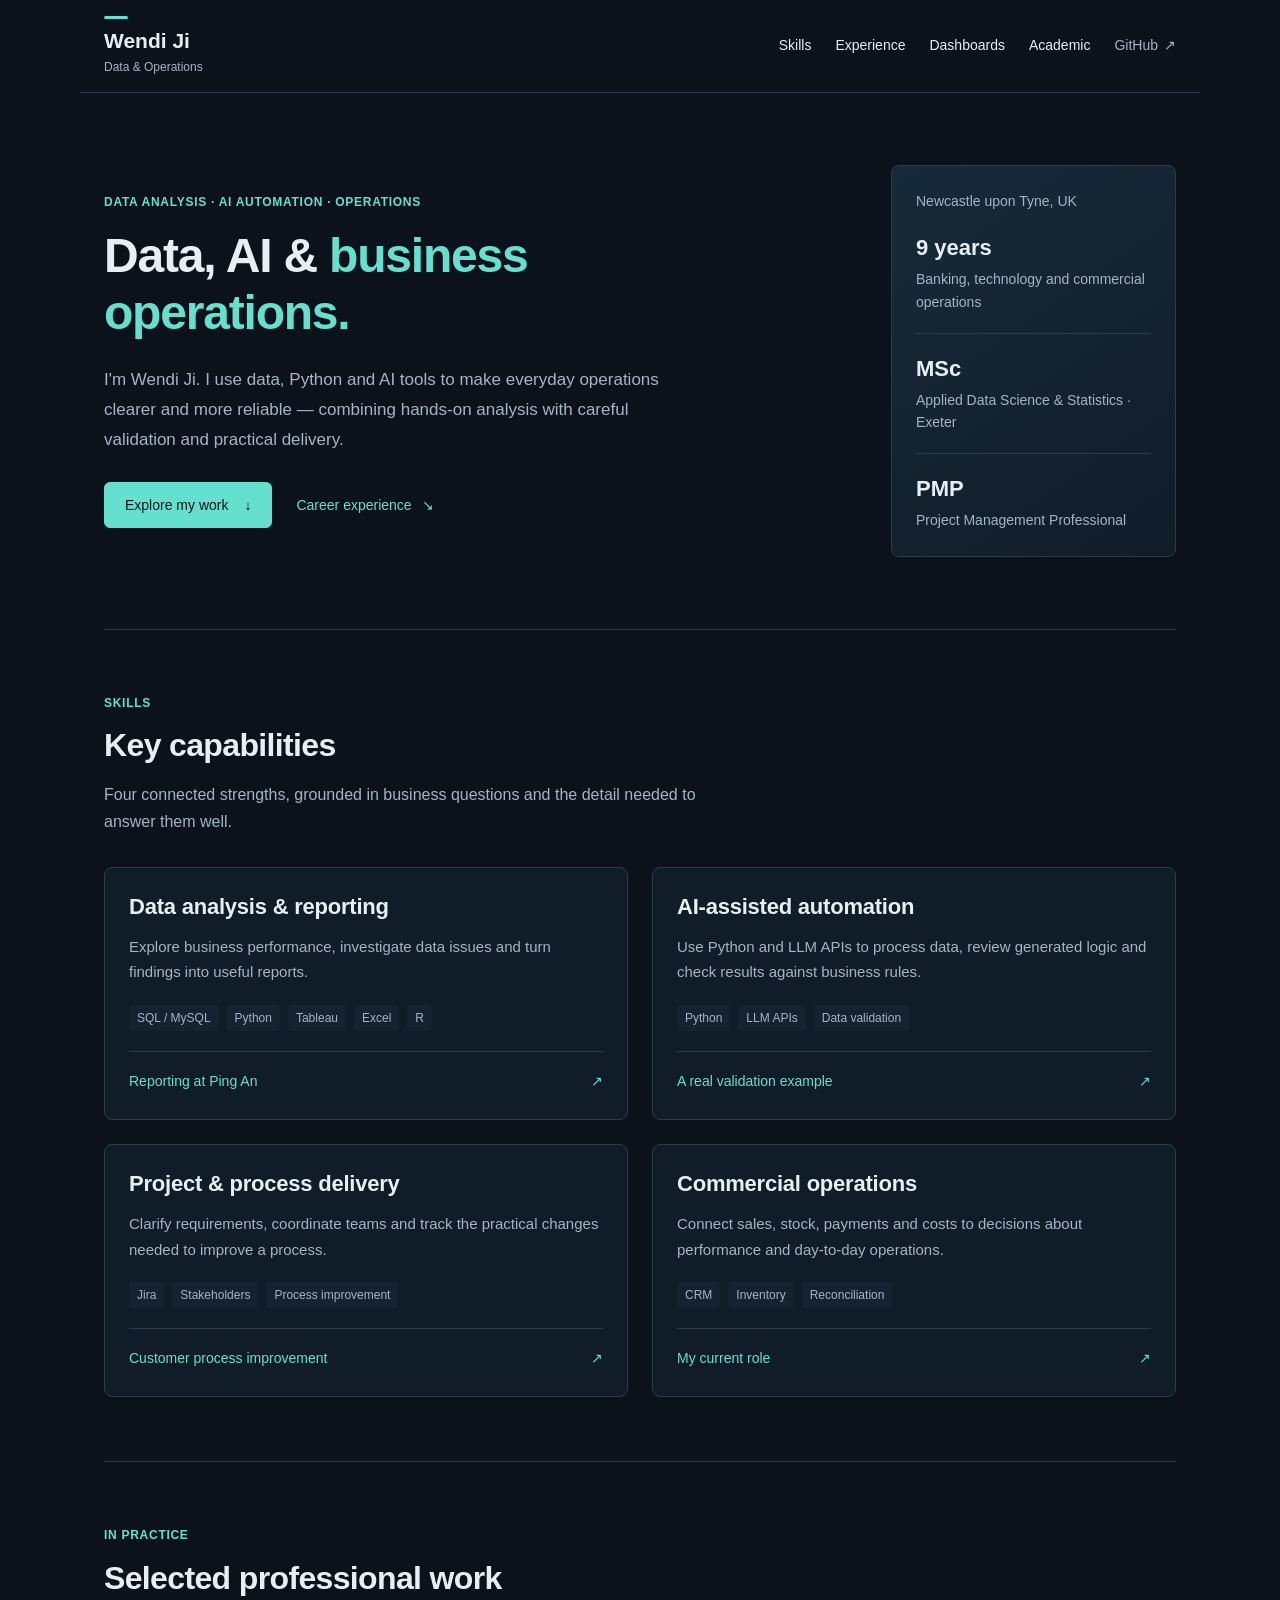
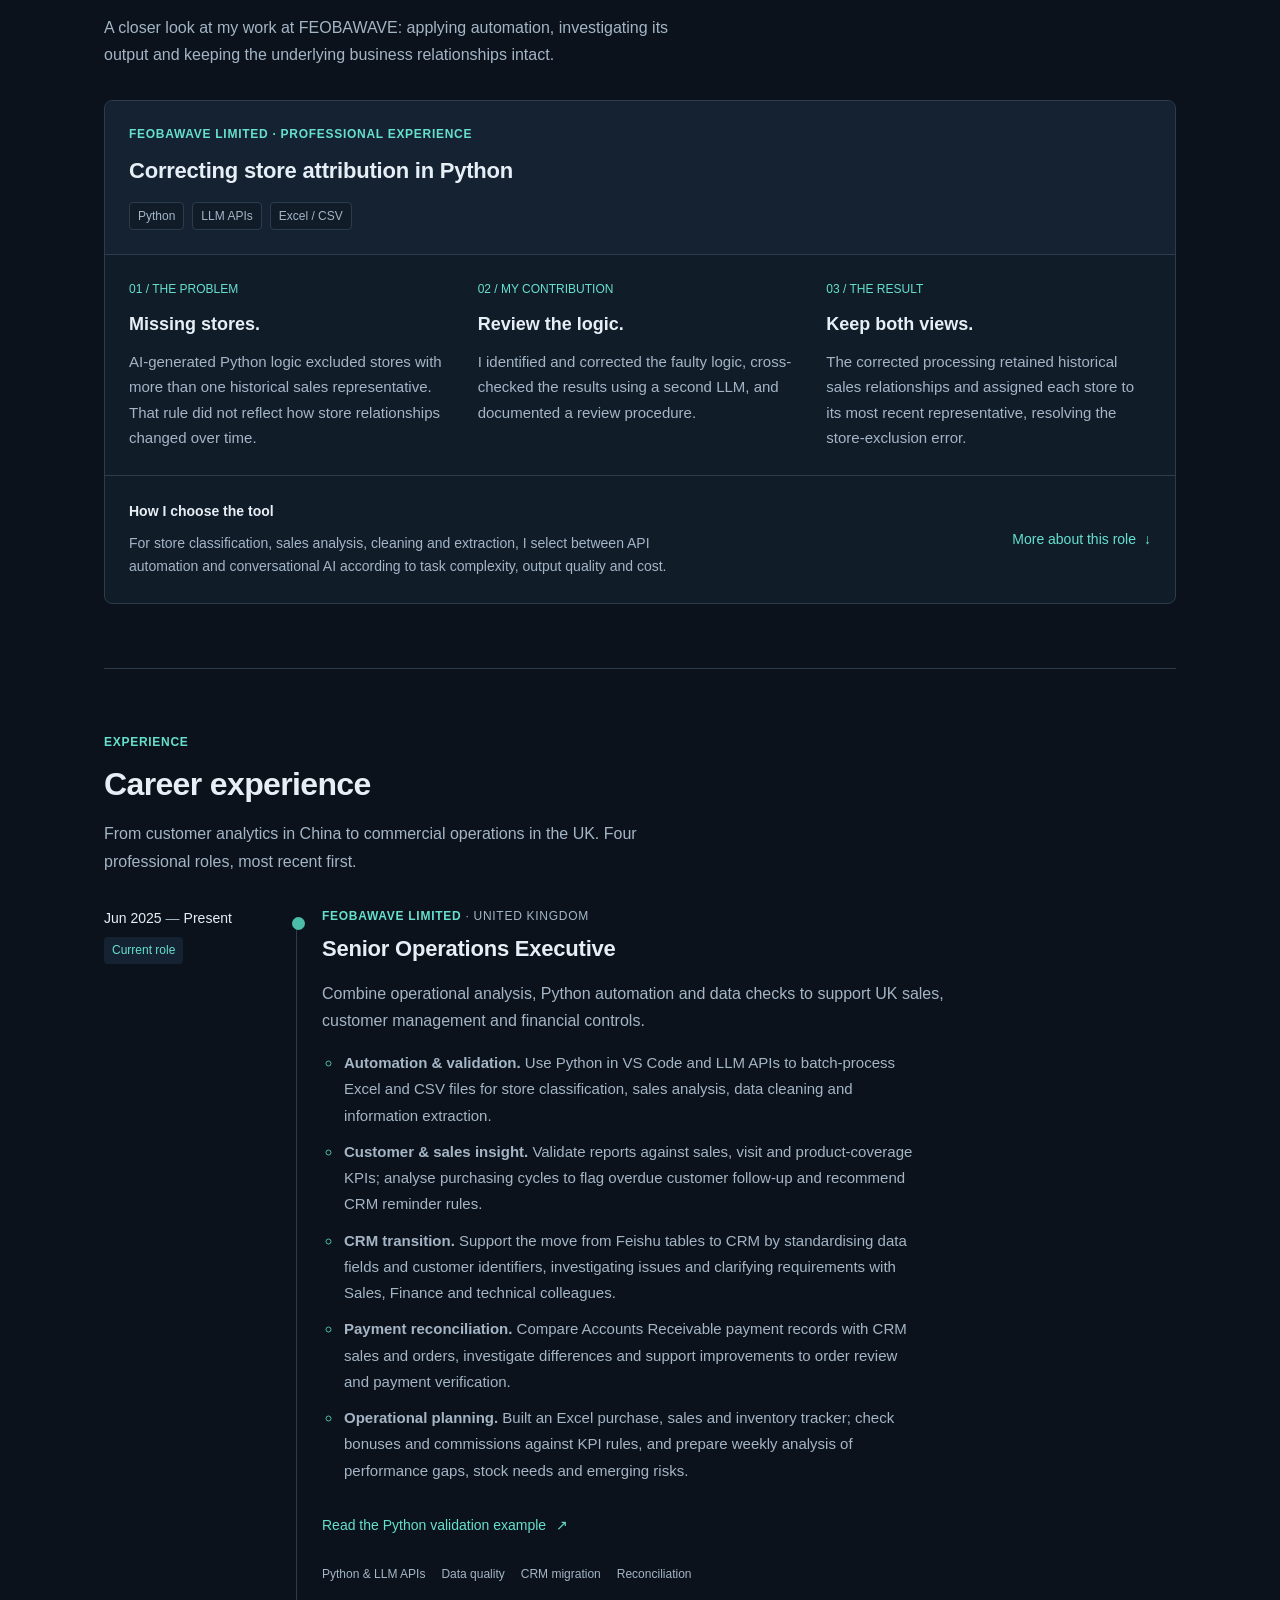
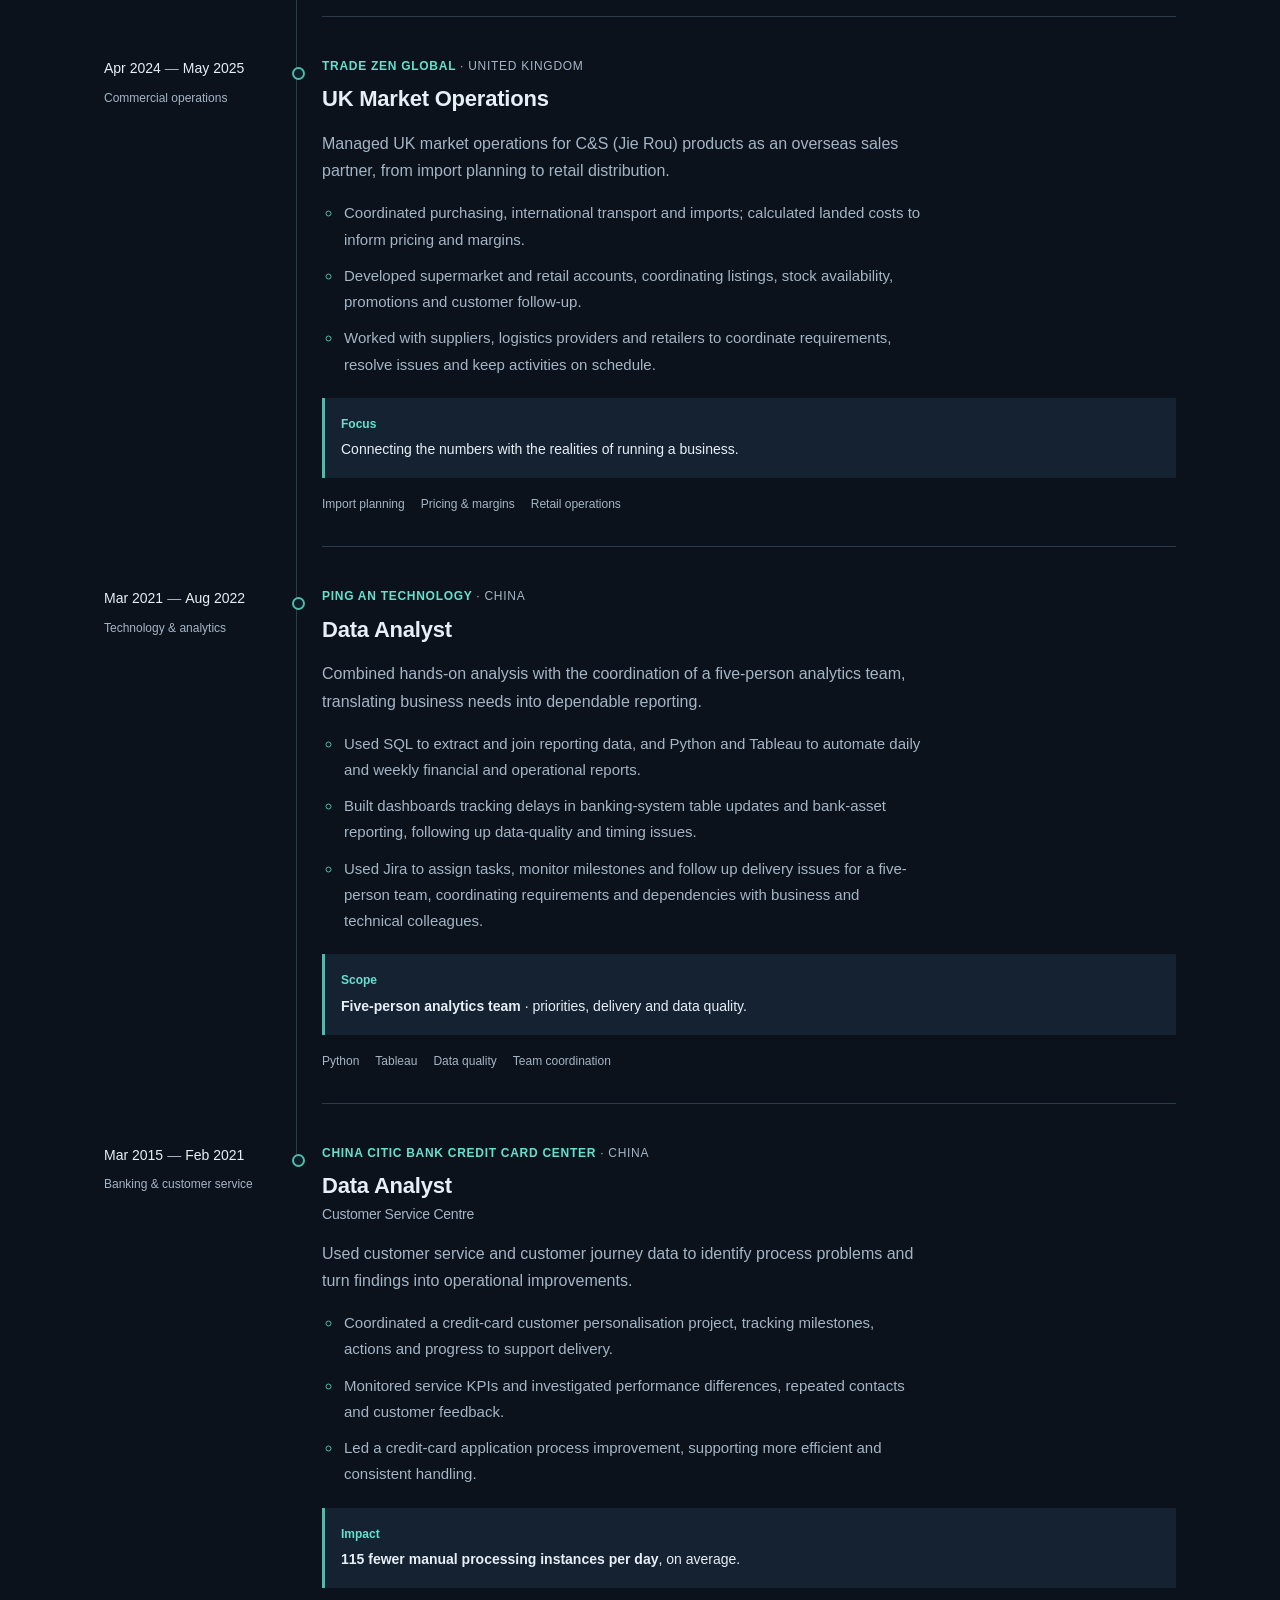
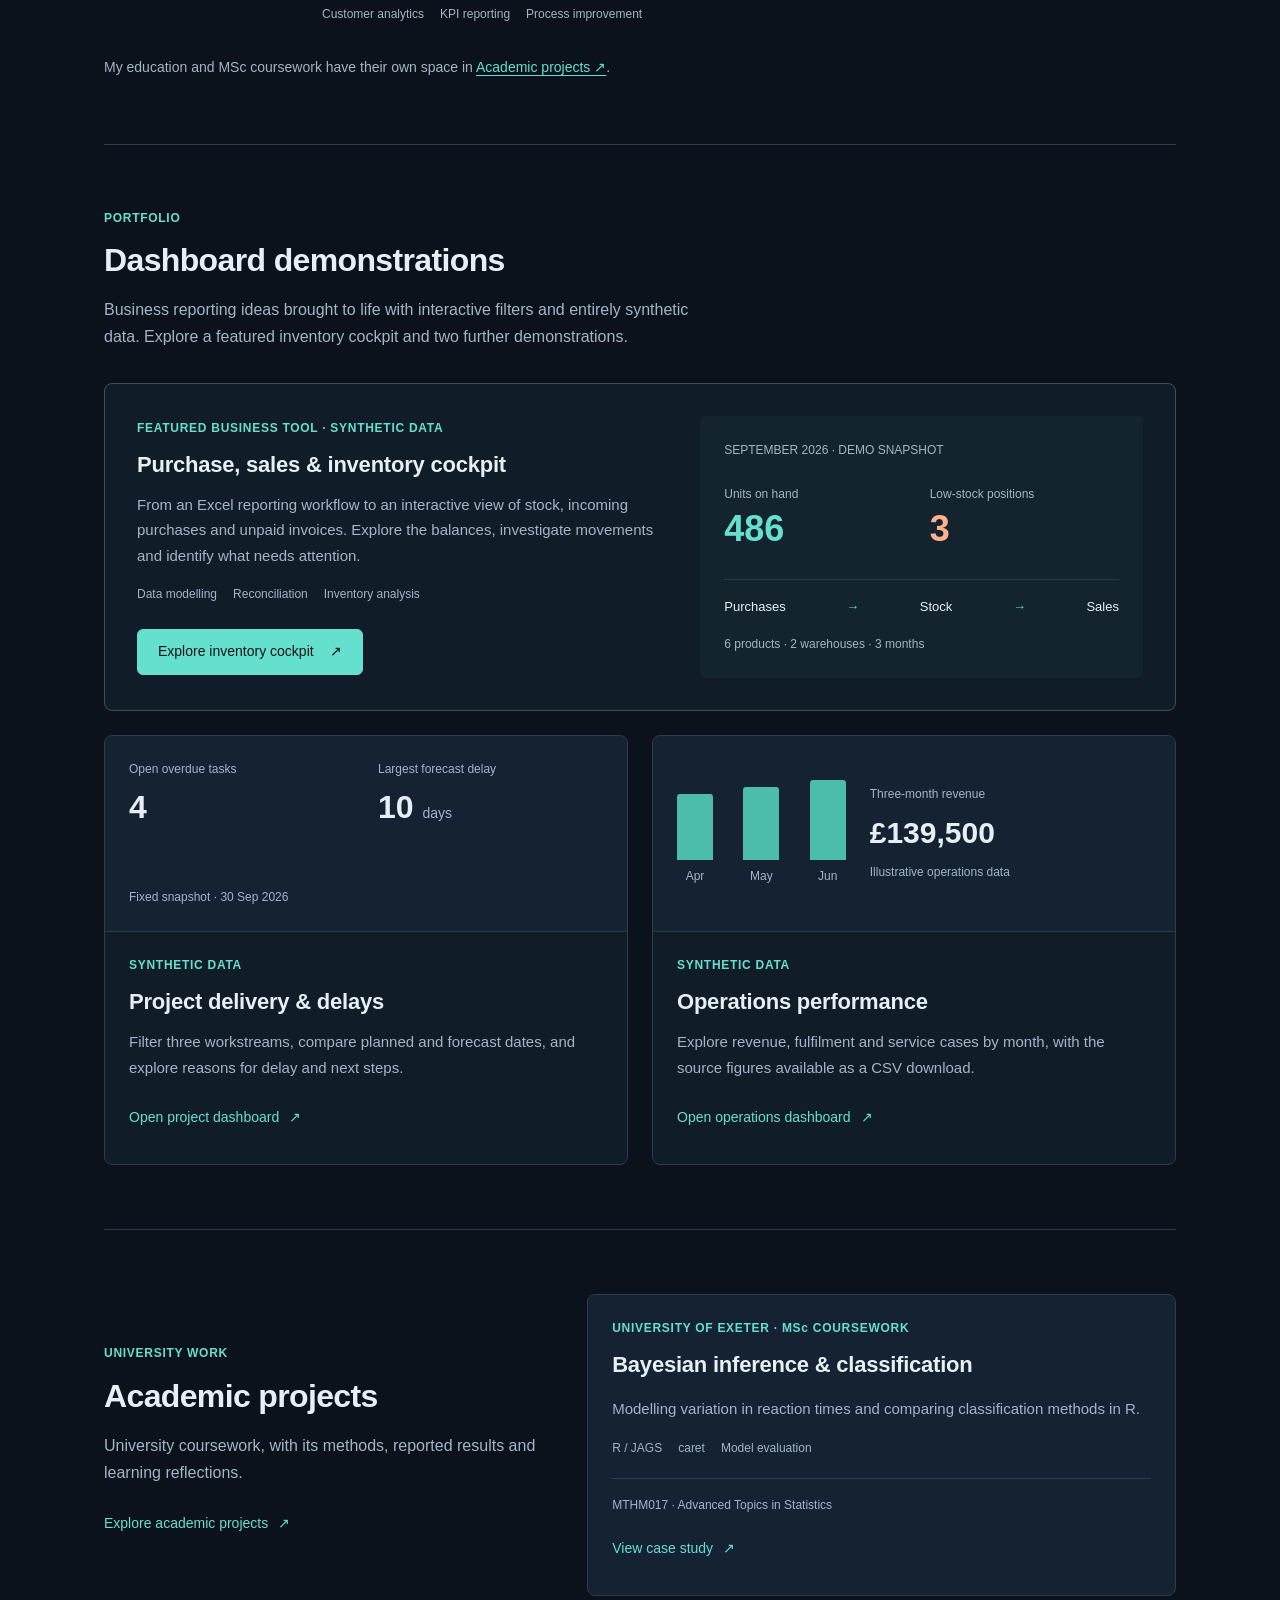
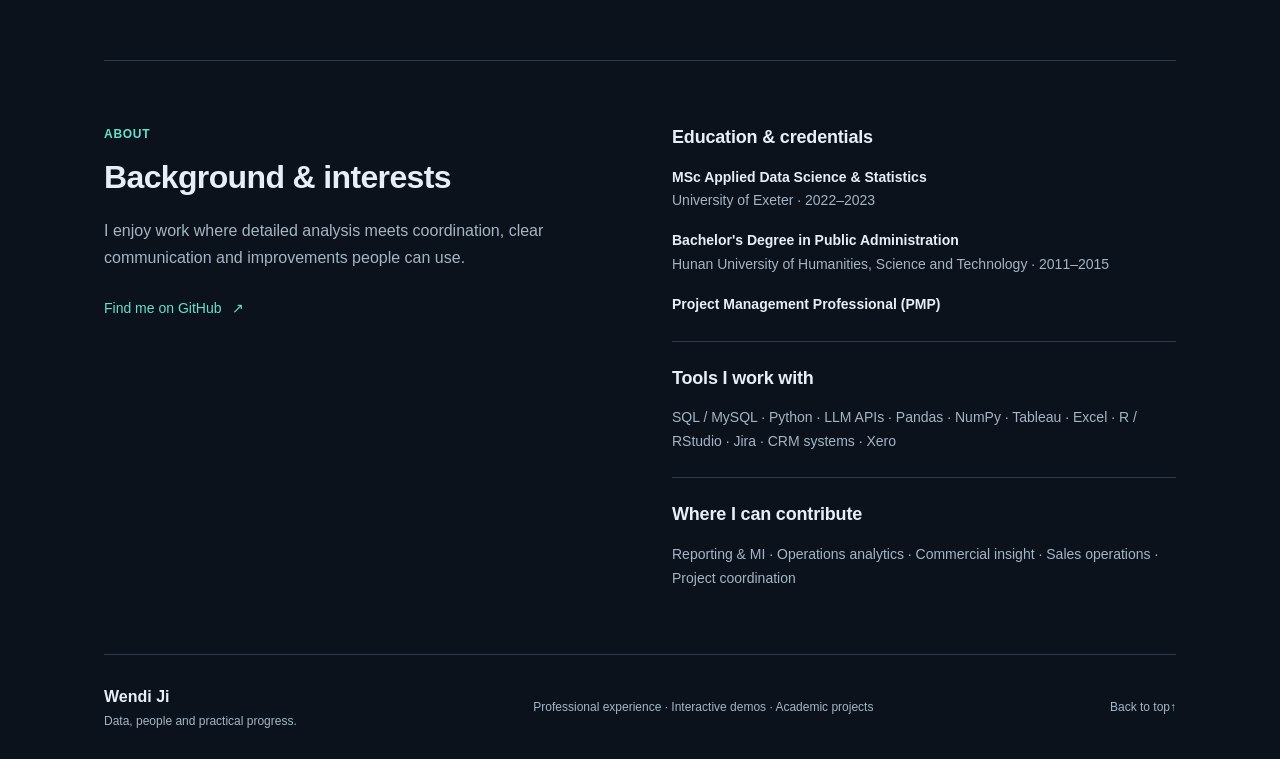
==== index.html @ badd50e6 "Add synthetic purchase, sales and inventory cockpit" ====
<!doctype html>
<html lang="en">
<head>
  <meta charset="utf-8">
  <meta name="viewport" content="width=device-width, initial-scale=1">
  <meta name="description" content="Wendi Ji's portfolio: data analysis, practical AI automation, career experience, interactive dashboards and separate academic projects.">
  <meta name="theme-color" content="#0b121b">
  <title>Data, AI & Operations | Wendi Ji</title>
  <link rel="stylesheet" href="assets/style.css?v=20261014-dark">
  <link rel="stylesheet" href="assets/layout.css?v=20261019">
</head>
<body id="top">
  <a class="skip-link" href="#main">Skip to content</a>
  <header class="navigation">
    <a class="brand" href="index.html">Wendi Ji<span>Data & Operations</span></a>
    <nav aria-label="Main navigation"><a href="index.html#skills">Skills</a><a href="index.html#work">Experience</a><a href="dashboards.html">Dashboards</a><a href="academic.html">Academic</a><a class="nav-external" href="https://github.com/WendyJ92">GitHub <span aria-hidden="true">↗</span></a></nav>
  </header>
  <main id="main">
    <section id="home" class="hero" aria-labelledby="hero-title">
      <div class="hero-copy">
        <p class="eyebrow">DATA ANALYSIS · AI AUTOMATION · OPERATIONS</p>
        <h1 id="hero-title">Data, AI & <span>business operations.</span></h1>
        <p class="intro">I'm Wendi Ji. I use data, Python and AI tools to make everyday operations clearer and more reliable — combining hands-on analysis with careful validation and practical delivery.</p>
        <div class="actions"><a class="button" href="#practice">Explore my work <span aria-hidden="true">↓</span></a><a class="text-link" href="#work">Career experience <span aria-hidden="true">↘</span></a></div>
      </div>
      <aside class="hero-summary" aria-label="Professional background">
        <p>Newcastle upon Tyne, UK</p>
        <dl class="credentials"><div><dt>9 years</dt><dd>Banking, technology and commercial operations</dd></div><div><dt>MSc</dt><dd>Applied Data Science & Statistics · Exeter</dd></div><div><dt>PMP</dt><dd>Project Management Professional</dd></div></dl>
      </aside>
    </section>
    <section id="skills" aria-labelledby="skills-title">
      <div class="section-heading"><div><p class="eyebrow">SKILLS</p><h2 id="skills-title">Key capabilities</h2></div><p>Four connected strengths, grounded in business questions and the detail needed to answer them well.</p></div>
      <div class="skills-grid">
        <article class="skill-card"><span class="skill-number" aria-hidden="true">01</span><h3>Data analysis & reporting</h3><p>Explore business performance, investigate data issues and turn findings into useful reports.</p><ul class="skill-tags" aria-label="Analysis tools"><li>SQL / MySQL</li><li>Python</li><li>Tableau</li><li>Excel</li><li>R</li></ul><a class="skill-link" href="#ping-an">Reporting at Ping An <span aria-hidden="true">↗</span></a></article>
        <article class="skill-card"><span class="skill-number" aria-hidden="true">02</span><h3>AI-assisted automation</h3><p>Use Python and LLM APIs to process data, review generated logic and check results against business rules.</p><ul class="skill-tags" aria-label="Automation tools and methods"><li>Python</li><li>LLM APIs</li><li>Data validation</li></ul><a class="skill-link" href="#practice">A real validation example <span aria-hidden="true">↗</span></a></article>
        <article class="skill-card"><span class="skill-number" aria-hidden="true">03</span><h3>Project & process delivery</h3><p>Clarify requirements, coordinate teams and track the practical changes needed to improve a process.</p><ul class="skill-tags" aria-label="Delivery skills"><li>Jira</li><li>Stakeholders</li><li>Process improvement</li></ul><a class="skill-link" href="#citic">Customer process improvement <span aria-hidden="true">↗</span></a></article>
        <article class="skill-card"><span class="skill-number" aria-hidden="true">04</span><h3>Commercial operations</h3><p>Connect sales, stock, payments and costs to decisions about performance and day-to-day operations.</p><ul class="skill-tags" aria-label="Operations skills"><li>CRM</li><li>Inventory</li><li>Reconciliation</li></ul><a class="skill-link" href="#feobawave">My current role <span aria-hidden="true">↗</span></a></article>
      </div>
    </section>
    <section id="practice" aria-labelledby="practice-title">
      <div class="section-heading"><div><p class="eyebrow">IN PRACTICE</p><h2 id="practice-title">Selected professional work</h2></div><p>A closer look at my work at FEOBAWAVE: applying automation, investigating its output and keeping the underlying business relationships intact.</p></div>
      <article class="work-case" aria-labelledby="case-title">
        <div class="case-heading"><div><p class="eyebrow">FEOBAWAVE LIMITED · PROFESSIONAL EXPERIENCE</p><h3 id="case-title">Correcting store attribution in Python</h3></div><ul class="case-tools" aria-label="Tools used"><li>Python</li><li>LLM APIs</li><li>Excel / CSV</li></ul></div>
        <ol class="case-steps">
          <li><span class="case-step-number">01 / THE PROBLEM</span><h4>Missing stores.</h4><p>AI-generated Python logic excluded stores with more than one historical sales representative. That rule did not reflect how store relationships changed over time.</p></li>
          <li><span class="case-step-number">02 / MY CONTRIBUTION</span><h4>Review the logic.</h4><p>I identified and corrected the faulty logic, cross-checked the results using a second LLM, and documented a review procedure.</p></li>
          <li><span class="case-step-number">03 / THE RESULT</span><h4>Keep both views.</h4><p>The corrected processing retained historical sales relationships and assigned each store to its most recent representative, resolving the store-exclusion error.</p></li>
        </ol>
        <div class="case-principle"><p><strong>How I choose the tool</strong>For store classification, sales analysis, cleaning and extraction, I select between API automation and conversational AI according to task complexity, output quality and cost.</p><a href="#feobawave">More about this role <span aria-hidden="true">↓</span></a></div>
      </article>
    </section>
    <section id="work" aria-labelledby="work-title">
      <div class="section-heading"><div><p class="eyebrow">EXPERIENCE</p><h2 id="work-title">Career experience</h2></div><p>From customer analytics in China to commercial operations in the UK. Four professional roles, most recent first.</p></div>
      <ol class="timeline">
        <li class="timeline-item" id="feobawave">
          <div class="timeline-date"><p><time datetime="2025-06">Jun 2025</time><span class="date-separator">—</span>Present</p><span class="timeline-status">Current role</span></div>
          <article class="timeline-content"><p class="eyebrow">FEOBAWAVE LIMITED <span class="entry-location">· UNITED KINGDOM</span></p><h3>Senior Operations Executive</h3><p>Combine operational analysis, Python automation and data checks to support UK sales, customer management and financial controls.</p><ul class="experience-points"><li><strong>Automation & validation.</strong> Use Python in VS Code and LLM APIs to batch-process Excel and CSV files for store classification, sales analysis, data cleaning and information extraction.</li><li><strong>Customer & sales insight.</strong> Validate reports against sales, visit and product-coverage KPIs; analyse purchasing cycles to flag overdue customer follow-up and recommend CRM reminder rules.</li><li><strong>CRM transition.</strong> Support the move from Feishu tables to CRM by standardising data fields and customer identifiers, investigating issues and clarifying requirements with Sales, Finance and technical colleagues.</li><li><strong>Payment reconciliation.</strong> Compare Accounts Receivable payment records with CRM sales and orders, investigate differences and support improvements to order review and payment verification.</li><li><strong>Operational planning.</strong> Built an Excel purchase, sales and inventory tracker; check bonuses and commissions against KPI rules, and prepare weekly analysis of performance gaps, stock needs and emerging risks.</li></ul><a class="timeline-case-link" href="#practice">Read the Python validation example <span aria-hidden="true">↗</span></a><ul class="entry-tags" aria-label="Skills used"><li>Python & LLM APIs</li><li>Data quality</li><li>CRM migration</li><li>Reconciliation</li></ul></article>
        </li>
        <li class="timeline-item" id="trade-zen">
          <div class="timeline-date"><p><time datetime="2024-04">Apr 2024</time><span class="date-separator">—</span><time datetime="2025-05">May 2025</time></p><span class="timeline-category">Commercial operations</span></div>
          <article class="timeline-content"><p class="eyebrow">TRADE ZEN GLOBAL <span class="entry-location">· UNITED KINGDOM</span></p><h3>UK Market Operations</h3><p>Managed UK market operations for C&S (Jie Rou) products as an overseas sales partner, from import planning to retail distribution.</p><ul class="experience-points"><li>Coordinated purchasing, international transport and imports; calculated landed costs to inform pricing and margins.</li><li>Developed supermarket and retail accounts, coordinating listings, stock availability, promotions and customer follow-up.</li><li>Worked with suppliers, logistics providers and retailers to coordinate requirements, resolve issues and keep activities on schedule.</li></ul><p class="timeline-highlight"><span>Focus</span>Connecting the numbers with the realities of running a business.</p><ul class="entry-tags" aria-label="Skills used"><li>Import planning</li><li>Pricing & margins</li><li>Retail operations</li></ul></article>
        </li>
        <li class="timeline-item" id="ping-an">
          <div class="timeline-date"><p><time datetime="2021-03">Mar 2021</time><span class="date-separator">—</span><time datetime="2022-08">Aug 2022</time></p><span class="timeline-category">Technology & analytics</span></div>
          <article class="timeline-content"><p class="eyebrow">PING AN TECHNOLOGY <span class="entry-location">· CHINA</span></p><h3>Data Analyst</h3><p>Combined hands-on analysis with the coordination of a five-person analytics team, translating business needs into dependable reporting.</p><ul class="experience-points"><li>Used SQL to extract and join reporting data, and Python and Tableau to automate daily and weekly financial and operational reports.</li><li>Built dashboards tracking delays in banking-system table updates and bank-asset reporting, following up data-quality and timing issues.</li><li>Used Jira to assign tasks, monitor milestones and follow up delivery issues for a five-person team, coordinating requirements and dependencies with business and technical colleagues.</li></ul><p class="timeline-highlight"><span>Scope</span><strong>Five-person analytics team</strong> · priorities, delivery and data quality.</p><ul class="entry-tags" aria-label="Skills used"><li>Python</li><li>Tableau</li><li>Data quality</li><li>Team coordination</li></ul></article>
        </li>
        <li class="timeline-item" id="citic">
          <div class="timeline-date"><p><time datetime="2015-03">Mar 2015</time><span class="date-separator">—</span><time datetime="2021-02">Feb 2021</time></p><span class="timeline-category">Banking & customer service</span></div>
          <article class="timeline-content"><p class="eyebrow">CHINA CITIC BANK CREDIT CARD CENTER <span class="entry-location">· CHINA</span></p><h3>Data Analyst <span class="role-detail">Customer Service Centre</span></h3><p>Used customer service and customer journey data to identify process problems and turn findings into operational improvements.</p><ul class="experience-points"><li>Coordinated a credit-card customer personalisation project, tracking milestones, actions and progress to support delivery.</li><li>Monitored service KPIs and investigated performance differences, repeated contacts and customer feedback.</li><li>Led a credit-card application process improvement, supporting more efficient and consistent handling.</li></ul><p class="timeline-highlight result"><span>Impact</span><strong>115 fewer manual processing instances per day</strong>, on average.</p><ul class="entry-tags" aria-label="Skills used"><li>Customer analytics</li><li>KPI reporting</li><li>Process improvement</li></ul></article>
        </li>
      </ol>
      <p class="experience-note">My education and MSc coursework have their own space in <a href="academic.html">Academic projects ↗</a>.</p>
    </section>
    <section id="portfolio" aria-labelledby="portfolio-title">
      <div class="section-heading"><div><p class="eyebrow">PORTFOLIO</p><h2 id="portfolio-title">Dashboard demonstrations</h2></div><p>Business reporting ideas brought to life with interactive filters and entirely synthetic data. Explore a featured inventory cockpit and two further demonstrations.</p></div>
      <article class="inventory-feature" id="inventory-demo">
        <div class="inventory-feature-copy"><p class="eyebrow">FEATURED BUSINESS TOOL · SYNTHETIC DATA</p><h3>Purchase, sales & inventory cockpit</h3><p>From an Excel reporting workflow to an interactive view of stock, incoming purchases and unpaid invoices. Explore the balances, investigate movements and identify what needs attention.</p><ul class="entry-tags" aria-label="Skills demonstrated"><li>Data modelling</li><li>Reconciliation</li><li>Inventory analysis</li></ul><a class="button" href="inventory.html">Explore inventory cockpit <span aria-hidden="true">↗</span></a></div>
        <div class="inventory-feature-visual" aria-label="Synthetic September 2026 snapshot: 486 units on hand, three stock positions at or below their reorder point"><p>SEPTEMBER 2026 · DEMO SNAPSHOT</p><dl><div><dt>Units on hand</dt><dd>486</dd></div><div><dt>Low-stock positions</dt><dd>3</dd></div></dl><div class="inventory-feature-flow"><span>Purchases</span><b aria-hidden="true">→</b><span>Stock</span><b aria-hidden="true">→</b><span>Sales</span></div><p>6 products · 2 warehouses · 3 months</p></div>
      </article>
      <div class="demo-previews">
        <article class="demo-preview" id="project-demo"><div class="preview-visual delivery-preview" aria-label="Synthetic project snapshot: 4 overdue tasks, maximum forecast delay 10 days"><div><span>Open overdue tasks</span><strong>4</strong></div><div><span>Largest forecast delay</span><strong>10 <small>days</small></strong></div><p>Fixed snapshot · 30 Sep 2026</p></div><div class="preview-copy"><p class="eyebrow">SYNTHETIC DATA</p><h3>Project delivery & delays</h3><p>Filter three workstreams, compare planned and forecast dates, and explore reasons for delay and next steps.</p><a class="text-link" href="dashboards.html#project-demo">Open project dashboard <span aria-hidden="true">↗</span></a></div></article>
        <article class="demo-preview" id="demo"><div class="preview-visual operations-preview" aria-label="Synthetic revenue: April £42,000, May £46,500, June £51,000"><div class="preview-bars" aria-hidden="true"><div><span style="height:82.35%"></span><b>Apr</b></div><div><span style="height:91.18%"></span><b>May</b></div><div><span style="height:100%"></span><b>Jun</b></div></div><div class="preview-total"><span>Three-month revenue</span><strong>£139,500</strong><p>Illustrative operations data</p></div></div><div class="preview-copy"><p class="eyebrow">SYNTHETIC DATA</p><h3>Operations performance</h3><p>Explore revenue, fulfilment and service cases by month, with the source figures available as a CSV download.</p><a class="text-link" href="dashboards.html#demo">Open operations dashboard <span aria-hidden="true">↗</span></a></div></article>
      </div>
    </section>
    <section id="academic-project" class="academic-preview-section" aria-labelledby="academic-preview-title">
      <div class="academic-preview-heading"><p class="eyebrow">UNIVERSITY WORK</p><h2 id="academic-preview-title">Academic projects</h2><p>University coursework, with its methods, reported results and learning reflections.</p><a class="text-link" href="academic.html">Explore academic projects <span aria-hidden="true">↗</span></a></div>
      <article class="academic-preview-card" id="exeter"><p class="eyebrow">UNIVERSITY OF EXETER · MSc COURSEWORK</p><h3>Bayesian inference & classification</h3><p>Modelling variation in reaction times and comparing classification methods in R.</p><ul class="entry-tags" aria-label="Project tools"><li>R / JAGS</li><li>caret</li><li>Model evaluation</li></ul><div class="academic-preview-meta"><span>MTHM017 · Advanced Topics in Statistics</span><a href="academic.html#academic-project" aria-label="Read the Bayesian inference and classification case study">View case study <span aria-hidden="true">↗</span></a></div></article>
    </section>
    <section id="about" class="about" aria-labelledby="about-title">
      <div><p class="eyebrow">ABOUT</p><h2 id="about-title">Background & interests</h2><p class="about-intro">I enjoy work where detailed analysis meets coordination, clear communication and improvements people can use.</p><a class="text-link" href="https://github.com/WendyJ92">Find me on GitHub <span aria-hidden="true">↗</span></a></div>
      <div class="background-list"><div><h3>Education & credentials</h3><p><strong>MSc Applied Data Science & Statistics</strong><br>University of Exeter · 2022–2023</p><p><strong>Bachelor's Degree in Public Administration</strong><br>Hunan University of Humanities, Science and Technology · 2011–2015</p><p><strong>Project Management Professional (PMP)</strong></p></div><div><h3>Tools I work with</h3><p>SQL / MySQL · Python · LLM APIs · Pandas · NumPy · Tableau · Excel · R / RStudio · Jira · CRM systems · Xero</p></div><div><h3>Where I can contribute</h3><p>Reporting & MI · Operations analytics · Commercial insight · Sales operations · Project coordination</p></div></div>
    </section>
  </main>
  <footer><a class="footer-name" href="index.html">Wendi Ji<span>Data, people and practical progress.</span></a><p>Professional experience · Interactive demos · Academic projects</p><a href="#top">Back to top <span aria-hidden="true">↑</span></a></footer>
</body>
</html>
---- assets/style.css ----
:root {
  --font-sans: -apple-system, BlinkMacSystemFont, 'Segoe UI', sans-serif;
  --paper: #0b121b;
  --white: #111c29;
  --ink: #e7eff6;
  --muted: #a4b5c6;
  --accent: #66e0ce;
  --green: #4bbda9;
  --sage: #142232;
  --line: #2c3c4c;
  --warning: #ffb08c;
}
* { box-sizing: border-box; }
html { color-scheme: dark; scroll-behavior: smooth; scroll-padding-top: 24px; }
body { margin: 0; color: var(--ink); background: var(--paper); font: 16px/1.7 var(--font-sans); -webkit-font-smoothing: antialiased; }
::selection { background: #22594f; color: #ffffff; }
a { color: inherit; text-decoration: none; }
a:hover { color: var(--accent); text-decoration: underline; text-underline-offset: 4px; }
a, button, select, summary { -webkit-tap-highlight-color: transparent; touch-action: manipulation; }
:where(a, button, select, summary, [tabindex]):focus-visible { outline: 3px solid var(--accent); outline-offset: 4px; }
button, select { font: inherit; }
h1, h2, h3, h4, p, dl, dd { margin: 0; }
h1, h2, h3, h4 { font-family: var(--font-sans); font-weight: 600; text-wrap: balance; }
h1 { font-size: clamp(36px, 4.2vw, 48px); line-height: 1.18; letter-spacing: -.025em; }
h2 { font-size: 32px; line-height: 1.25; letter-spacing: -.02em; }
h3 { font-size: 22px; line-height: 1.35; letter-spacing: -.01em; }
h4 { font-size: 18px; line-height: 1.4; }
p + p { margin-top: 16px; }
strong, b { font-weight: 600; }
.skip-link { position: fixed; top: 12px; left: 12px; z-index: 10; transform: translateY(-160%); padding: 12px 20px; color: var(--paper); background: var(--accent); border-radius: 6px; }
.skip-link:focus { transform: translateY(0); color: var(--paper); }
.navigation, main, footer { width: min(100%, 1120px); margin-inline: auto; padding-inline: 24px; }
.navigation { display: flex; align-items: center; justify-content: space-between; gap: 24px; min-height: 88px; padding-block: 16px; border-bottom: 1px solid var(--line); }
.brand { display: flex; flex-direction: column; justify-content: center; min-height: 44px; font-size: 21px; font-weight: 600; line-height: 1.35; }
.brand:hover { text-decoration: none; }
.brand::before { content: ""; width: 24px; height: 3px; border-radius: 2px; background: var(--accent); margin-bottom: 8px; }
.brand span { color: var(--muted); font-size: 12px; font-weight: 400; margin-top: 4px; }
nav { display: flex; flex-wrap: wrap; align-items: center; gap: 4px 24px; font-size: 14px; }
nav a { display: inline-flex; align-items: center; gap: 6px; min-height: 44px; }
nav a[aria-current='page'] { color: var(--accent); text-decoration: underline; text-underline-offset: 6px; font-weight: 600; }
.nav-external { color: var(--muted); }
main { min-width: 0; }
main > section { padding-block: 64px; border-bottom: 1px solid var(--line); }
.eyebrow { font-size: 12px; line-height: 1.6; letter-spacing: .06em; font-weight: 600; color: var(--accent); }
.hero { display: grid; grid-template-columns: minmax(0, 1fr) 285px; align-items: center; gap: 64px; padding-block: 72px; }
.hero .eyebrow { margin-bottom: 16px; }
.hero h1 { max-width: 650px; }
.hero h1 span { color: var(--accent); }
.intro { max-width: 62ch; font-size: 17px; line-height: 1.75; color: var(--muted); margin-top: 24px; }
.actions { display: flex; flex-wrap: wrap; align-items: center; gap: 12px 24px; margin-top: 28px; }
.button { display: inline-flex; align-items: center; justify-content: center; gap: 16px; min-height: 46px; padding: 10px 20px; background: var(--accent); border: 1px solid var(--accent); border-radius: 6px; color: var(--paper); font-size: 14px; font-weight: 500; }
.button:hover { color: var(--paper); background: #a0f2e4; border-color: #a0f2e4; text-decoration: none; }
.text-link { display: inline-flex; align-items: center; gap: 10px; min-height: 44px; color: var(--accent); font-size: 14px; }
.hero-summary { background: linear-gradient(145deg, #172a38, var(--white)); border: 1px solid var(--line); border-radius: 8px; padding: 24px; }
.hero-summary > p { font-size: 14px; color: var(--muted); margin-bottom: 20px; }
.credentials { display: grid; gap: 20px; }
.credentials > div + div { border-top: 1px solid var(--line); padding-top: 20px; }
.credentials dt { font-size: 22px; font-weight: 600; line-height: 1.4; margin-bottom: 4px; }
.credentials dd { font-size: 14px; color: var(--muted); line-height: 1.6; }
.section-heading { display: flex; flex-direction: column; align-items: flex-start; gap: 16px; margin-bottom: 32px; }
.section-heading .eyebrow { margin-bottom: 12px; }
.section-heading > p { max-width: 68ch; color: var(--muted); font-size: 16px; }
.skills-grid { display: grid; grid-template-columns: repeat(2, minmax(0, 1fr)); gap: 24px; }
.skill-card { display: flex; flex-direction: column; min-width: 0; padding: 24px; border: 1px solid var(--line); border-radius: 8px; background: var(--white); }
.skill-number { display: none; }
.skill-card h3 { margin-bottom: 12px; }
.skill-card > p { color: var(--muted); font-size: 15px; margin-bottom: 20px; max-width: 58ch; }
.skill-tags, .entry-tags { display: flex; flex-wrap: wrap; gap: 8px; padding: 0; list-style: none; }
.skill-tags { margin: auto 0 20px; }
.skill-tags li { padding: 3px 8px; border-radius: 4px; color: var(--muted); background: var(--sage); font-size: 12px; }
.skill-link { display: flex; align-items: center; justify-content: space-between; gap: 12px; min-height: 44px; padding-top: 16px; border-top: 1px solid var(--line); color: var(--accent); font-size: 14px; }
.timeline { list-style: none; margin: 0; padding: 0; }
.timeline-item { position: relative; display: grid; grid-template-columns: 170px minmax(0, 1fr); gap: 48px; padding-bottom: 40px; scroll-margin-top: 24px; }
.timeline-item::before { content: ''; position: absolute; width: 1px; left: 192px; top: 10px; bottom: -10px; background: var(--line); }
.timeline-item::after { content: ''; position: absolute; width: 9px; height: 9px; left: 188px; top: 10px; border: 2px solid var(--green); border-radius: 50%; background: var(--white); }
.timeline-item:first-child::after { background: var(--green); }
.timeline-item:last-child { padding-bottom: 0; }
.timeline-item:last-child::before { display: none; }
.timeline-date > p { font-size: 14px; font-weight: 500; line-height: 1.6; }
.timeline-date time { white-space: nowrap; }
.date-separator { display: inline-block; padding-inline: 4px; color: var(--muted); }
.timeline-status, .timeline-category { display: inline-block; margin-top: 8px; font-size: 12px; color: var(--muted); }
.timeline-status { background: var(--sage); color: var(--accent); border-radius: 4px; padding: 3px 8px; }
.timeline-content { min-width: 0; padding-bottom: 32px; border-bottom: 1px solid var(--line); }
.timeline-item:last-child .timeline-content { padding-bottom: 0; border-bottom: 0; }
.timeline-content > .eyebrow { margin-bottom: 8px; }
.timeline-content h3 { margin-bottom: 16px; }
.timeline-content > p:not(.eyebrow):not(.timeline-highlight) { max-width: 70ch; color: var(--muted); font-size: 16px; }
.entry-location { color: var(--muted); font-weight: 400; }
.role-detail { display: block; color: var(--muted); font-size: 14px; font-weight: 400; margin-top: 4px; }
.experience-points { margin: 16px 0 20px; padding-left: 20px; max-width: 72ch; color: var(--muted); font-size: 15px; line-height: 1.75; }
.experience-points li { margin-bottom: 10px; padding-left: 2px; }
.experience-points li::marker { color: var(--green); }
.timeline-highlight { margin-top: 20px; background: var(--sage); border-left: 3px solid var(--green); padding: 16px; font-size: 14px; line-height: 1.7; }
.timeline-highlight > span { display: block; margin-bottom: 4px; font-size: 12px; font-weight: 600; color: var(--accent); }
.entry-tags { margin: 16px 0 0; gap: 6px 16px; }
.entry-tags li { color: var(--muted); font-size: 12px; }
.timeline-education .timeline-content { padding: 24px; background: var(--sage); border: 1px solid var(--line); border-radius: 8px; }
.award { display: flex; gap: 10px; align-items: baseline; margin-top: 16px; }
.award span { color: var(--accent); }
.experience-note { margin-top: 32px; color: var(--muted); font-size: 14px; }
.dashboard { min-width: 0; padding: 24px; border: 1px solid var(--line); border-radius: 8px; background: var(--white); }
.dashboard-top, .chart-heading { display: flex; align-items: center; justify-content: space-between; gap: 24px; }
.dashboard-top p { color: var(--muted); font-size: 14px; margin-top: 8px; }
label { color: var(--muted); font-size: 14px; }
select { display: block; width: 100%; min-height: 44px; min-width: 175px; padding: 8px 30px 8px 12px; margin-top: 6px; border: 1px solid #60768b; border-radius: 6px; background: var(--white); color: var(--ink); font-size: 14px; cursor: pointer; }
.metrics { display: grid; grid-template-columns: repeat(3, minmax(0, 1fr)); gap: 16px; margin: 24px 0 32px; }
.metric { min-width: 0; background: var(--sage); padding: 20px; border-radius: 8px; }
.metric span { display: block; color: var(--muted); font-size: 14px; }
.metric strong { display: block; font-size: 30px; line-height: 1.3; font-weight: 600; margin-top: 8px; font-variant-numeric: tabular-nums; }
.chart-heading h4 { font-size: 18px; }
button { min-height: 44px; padding: 10px 14px; border: 1px solid #60768b; border-radius: 6px; color: var(--accent); background: var(--white); font-size: 14px; cursor: pointer; }
button:hover { background: var(--sage); }
.chart { display: flex; flex-direction: column; gap: 16px; margin: 24px 0; }
.bar-row { display: grid; grid-template-columns: 44px minmax(0, 1fr) 78px; align-items: center; gap: 16px; font-size: 14px; }
.bar-track { height: 20px; overflow: hidden; background: var(--sage); border-radius: 3px; }
.bar { height: 100%; background: var(--green); border-radius: 3px; }
.table-wrap { max-width: 100%; overflow-x: auto; }
table { width: 100%; border-collapse: collapse; text-align: left; font-size: 13px; }
caption { text-align: left; font-size: 12px; color: var(--muted); margin: 12px 0; }
th, td { padding: 12px; border-bottom: 1px solid var(--line); white-space: nowrap; }
th { font-weight: 600; background: var(--sage); }
.insight { margin-top: 24px; padding: 16px; border-radius: 6px; background: var(--sage); color: var(--muted); font-size: 14px; }
.about { display: grid; grid-template-columns: 1fr 1fr; gap: 64px; }
.about > div > .eyebrow { margin-bottom: 12px; }
.about-intro { color: var(--muted); font-size: 16px; max-width: 50ch; margin-top: 20px; }
.about .text-link { margin-top: 16px; }
.background-list > div { padding-bottom: 24px; margin-bottom: 24px; border-bottom: 1px solid var(--line); }
.background-list > div:last-child { border: 0; margin: 0; padding: 0; }
.background-list h3 { font-size: 18px; margin-bottom: 16px; }
.background-list p { font-size: 14px; color: var(--muted); }
.background-list strong { color: var(--ink); }
footer { display: flex; align-items: center; justify-content: space-between; flex-wrap: wrap; gap: 16px 24px; padding-block: 28px; font-size: 12px; color: var(--muted); }
footer > a { display: inline-flex; align-items: center; min-height: 44px; }
.footer-name { flex-direction: column; justify-content: center; align-items: flex-start; font-size: 16px; font-weight: 600; color: var(--ink); }
.footer-name span { color: var(--muted); font-size: 12px; font-weight: 400; }
@media (max-width: 900px) {
  .hero { grid-template-columns: minmax(0, 1fr) 250px; gap: 32px; }
  .navigation { flex-wrap: wrap; gap: 12px 24px; }
  nav { gap: 4px 20px; }
  .about { gap: 32px; }
}
@media (max-width: 700px) {
  .navigation, main, footer { padding-inline: 20px; }
  .navigation { align-items: flex-start; padding-block: 16px 12px; }
  nav { width: 100%; gap: 0 20px; font-size: 14px; }
  main > section { padding-block: 44px; }
  h1 { font-size: 36px; }
  h2 { font-size: 28px; }
  .hero { grid-template-columns: 1fr; gap: 32px; padding-block: 44px; }
  .intro { font-size: 16px; margin-top: 20px; }
  .hero-summary { padding: 20px; }
  .credentials { gap: 16px; }
  .credentials > div { display: grid; grid-template-columns: 90px minmax(0, 1fr); gap: 16px; }
  .credentials > div + div { padding-top: 16px; }
  .credentials dt { font-size: 20px; margin: 0; }
  .section-heading { gap: 12px; margin-bottom: 24px; }
  .skills-grid { grid-template-columns: 1fr; gap: 16px; }
  .skill-card { padding: 20px; }
  .timeline-item { display: block; padding-left: 24px; padding-bottom: 32px; }
  .timeline-item::before { left: 4px; }
  .timeline-item::after { left: 0; }
  .timeline-date { display: flex; flex-wrap: wrap; align-items: center; gap: 8px 12px; margin-bottom: 16px; }
  .timeline-status, .timeline-category { margin: 0; }
  .timeline-content { padding-bottom: 24px; }
  .timeline-education .timeline-content { padding: 20px; }
  .entry-location { display: block; margin-top: 4px; }
  .experience-points { font-size: 15px; }
  .about { grid-template-columns: 1fr; gap: 32px; }
  .dashboard { padding: 20px; }
  .dashboard-top { flex-direction: column; align-items: stretch; }
  .metrics { grid-template-columns: 1fr; gap: 12px; }
  .metric { display: flex; align-items: center; justify-content: space-between; gap: 16px; padding: 16px; }
  .metric strong { font-size: 26px; margin: 0; }
  .chart-heading { flex-wrap: wrap; gap: 12px; }
  select { min-width: 0; }
  .bar-row { grid-template-columns: 36px minmax(0, 1fr) 72px; gap: 8px; }
  footer > p { width: 100%; order: 3; }
}
@media (prefers-reduced-motion: reduce) {
  html { color-scheme: dark; scroll-behavior: auto; }
  *, *::before, *::after { animation: none !important; transition: none !important; }
}
---- assets/layout.css ----
/* Portfolio cards and page introductions share the base type and spacing scale. */
.inventory-feature { display: grid; grid-template-columns: 1.2fr 1fr; gap: 32px; align-items: center; padding: 32px; margin-bottom: 24px; border: 1px solid #345653; border-radius: 8px; background: var(--white); }
.inventory-feature-copy { min-width: 0; }
.inventory-feature-copy > .eyebrow { margin-bottom: 12px; }
.inventory-feature-copy h3 { margin-bottom: 12px; }
.inventory-feature-copy > p:not(.eyebrow) { color: var(--muted); font-size: 15px; }
.inventory-feature-copy .button { margin-top: 24px; }
.inventory-feature-copy .text-link { margin-top: 12px; }
.inventory-feature-visual { padding: 24px; background: #14242e; border-radius: 6px; min-width: 0; }
.inventory-feature-visual > p { font-size: 12px; color: var(--muted); }
.inventory-feature-visual dl { display: grid; grid-template-columns: repeat(2,minmax(0,1fr)); gap: 16px; margin-block: 24px; }
.inventory-feature-visual dt { color: var(--muted); font-size: 12px; }
.inventory-feature-visual dd { font-size: 36px; line-height: 1.4; font-weight: 600; color: var(--accent); }
.inventory-feature-visual dl > div:last-child dd { color: var(--warning); }
.inventory-feature-flow { display: flex; align-items: center; justify-content: space-between; gap: 8px; padding-top: 16px; border-top: 1px solid var(--line); font-size: 13px; margin-bottom: 16px; }
.inventory-feature-flow b { color: var(--accent); font-weight: 400; }
.inventory-feature-compact { display: block; margin: 24px 0 0; padding: 24px; }
@media (max-width: 800px) {
  .inventory-feature { grid-template-columns: 1fr; padding: 24px; gap: 24px; }
}
@media (max-width: 400px) {
  .inventory-feature, .inventory-feature-visual { padding: 20px; }
}
.work-case { background: var(--white); min-width: 0; border: 1px solid var(--line); border-radius: 8px; overflow: hidden; }
.case-heading { padding: 24px; background: var(--sage); border-bottom: 1px solid var(--line); }
.case-heading .eyebrow { margin-bottom: 12px; }
.case-heading h3 { max-width: 46ch; }
.case-tools { display: flex; flex-wrap: wrap; gap: 8px; list-style: none; padding: 0; margin: 16px 0 0; }
.case-tools li { font-size: 12px; color: var(--muted); border: 1px solid var(--line); padding: 3px 8px; border-radius: 4px; background: var(--white); }
.case-steps { display: grid; grid-template-columns: repeat(3, minmax(0, 1fr)); list-style: none; gap: 24px; padding: 24px; margin: 0; }
.case-steps li { min-width: 0; }
.case-step-number { display: block; font-size: 12px; color: var(--accent); font-weight: 500; margin-bottom: 12px; }
.case-steps h4 { margin-bottom: 12px; }
.case-steps p { font-size: 15px; color: var(--muted); }
.case-principle { display: flex; align-items: center; justify-content: space-between; gap: 24px; border-top: 1px solid var(--line); padding: 24px; }
.case-principle p { max-width: 70ch; font-size: 14px; color: var(--muted); }
.case-principle strong { display: block; color: var(--ink); margin-bottom: 8px; }
.case-principle a { display: inline-flex; align-items: center; gap: 8px; min-height: 44px; flex-shrink: 0; font-size: 14px; color: var(--accent); }
.timeline-case-link { display: inline-flex; align-items: center; gap: 10px; min-height: 44px; font-size: 14px; color: var(--accent); }
.experience-note a { color: var(--accent); text-decoration: underline; text-underline-offset: 3px; }
.demo-previews { display: grid; grid-template-columns: repeat(2, minmax(0, 1fr)); gap: 24px; }
.demo-preview { background: var(--white); min-width: 0; border: 1px solid var(--line); border-radius: 8px; overflow: hidden; }
.preview-visual { min-height: 196px; padding: 24px; background: var(--sage); border-bottom: 1px solid var(--line); }
.delivery-preview { display: grid; grid-template-columns: repeat(2, minmax(0, 1fr)); gap: 16px 24px; }
.delivery-preview > div > span, .preview-total > span { display: block; font-size: 12px; line-height: 1.6; color: var(--muted); }
.delivery-preview strong { display: block; font-size: 32px; line-height: 1.3; margin-top: 8px; font-variant-numeric: tabular-nums; }
.delivery-preview small { font-size: 14px; color: var(--muted); font-weight: 400; }
.delivery-preview > p { grid-column: 1/-1; margin: 0; font-size: 12px; color: var(--muted); align-self: end; }
.operations-preview { display: grid; grid-template-columns: .75fr 1.25fr; align-items: center; gap: 24px; }
.preview-bars { display: flex; align-items: flex-end; justify-content: space-between; gap: 12px; height: 80px; margin-bottom: 28px; }
.preview-bars > div { position: relative; width: 100%; max-width: 36px; height: 100%; }
.preview-bars span { position: absolute; bottom: 0; width: 100%; background: var(--green); border-radius: 3px 3px 0 0; }
.preview-bars b { position: absolute; top: calc(100% + 6px); width: 100%; font-size: 12px; color: var(--muted); font-weight: 400; text-align: center; }
.preview-total { min-width: 0; }
.preview-total strong { display: block; margin-top: 8px; font-size: 30px; line-height: 1.4; font-variant-numeric: tabular-nums; }
.preview-total p { font-size: 12px; color: var(--muted); margin-top: 8px; }
.preview-copy { padding: 24px; }
.preview-copy .eyebrow { margin-bottom: 12px; }
.preview-copy h3 { margin-bottom: 12px; }
.preview-copy > p:not(.eyebrow) { font-size: 15px; color: var(--muted); }
.preview-copy .text-link { margin-top: 16px; }
.academic-preview-section { display: grid; grid-template-columns: .85fr 1.15fr; gap: 48px; align-items: center; }
.academic-preview-heading > .eyebrow { margin-bottom: 12px; }
.academic-preview-heading > p:not(.eyebrow) { font-size: 16px; color: var(--muted); margin-top: 16px; }
.academic-preview-heading > .text-link { margin-top: 16px; }
.academic-preview-card { min-width: 0; padding: 24px; border: 1px solid var(--line); border-radius: 8px; background: var(--sage); }
.academic-preview-card > .eyebrow { margin-bottom: 12px; }
.academic-preview-card h3 { margin-bottom: 16px; }
.academic-preview-card > p:not(.eyebrow) { font-size: 15px; color: var(--muted); }
.academic-preview-meta { display: flex; flex-direction: column; align-items: flex-start; gap: 12px; border-top: 1px solid var(--line); padding-top: 16px; margin-top: 20px; }
.academic-preview-meta > span { color: var(--muted); font-size: 12px; }
.academic-preview-meta a { display: inline-flex; align-items: center; gap: 10px; min-height: 44px; font-size: 14px; color: var(--accent); }
.page-intro { padding-top: 24px; }
.back-link { display: inline-flex; align-items: center; min-height: 44px; font-size: 14px; color: var(--muted); margin-bottom: 24px; }
.page-intro > .eyebrow { margin-bottom: 12px; }
.page-intro h1 { max-width: 22ch; }
.page-deck { max-width: 68ch; margin-top: 20px; font-size: 16px; color: var(--muted); }
.page-jumps { display: flex; flex-wrap: wrap; gap: 8px 24px; margin-top: 24px; }
.page-jumps a { display: inline-flex; align-items: center; min-height: 44px; gap: 10px; font-size: 14px; color: var(--accent); text-decoration: underline; text-underline-offset: 4px; }
.page-return { margin-top: 24px; }
@media (max-width: 900px) {
  .case-steps { grid-template-columns: 1fr; }
  .case-steps li + li { padding-top: 24px; border-top: 1px solid var(--line); }
  .case-principle { flex-direction: column; align-items: flex-start; gap: 16px; }
  .operations-preview { grid-template-columns: 1fr; gap: 20px; }
  .preview-bars { display: none; }
}
@media (max-width: 700px) {
  .case-heading, .case-steps, .case-principle { padding: 20px; }
  .demo-previews { grid-template-columns: 1fr; gap: 24px; }
  .preview-visual, .preview-copy { padding: 20px; }
  .operations-preview { grid-template-columns: .75fr 1.25fr; gap: 20px; }
  .preview-bars { display: flex; }
  .academic-preview-section { grid-template-columns: 1fr; gap: 24px; }
  .academic-preview-card { padding: 20px; }
}
@media (max-width: 380px) {
  .operations-preview { grid-template-columns: 1fr; }
  .preview-bars { display: none; }
  .delivery-preview { gap: 16px; }
}
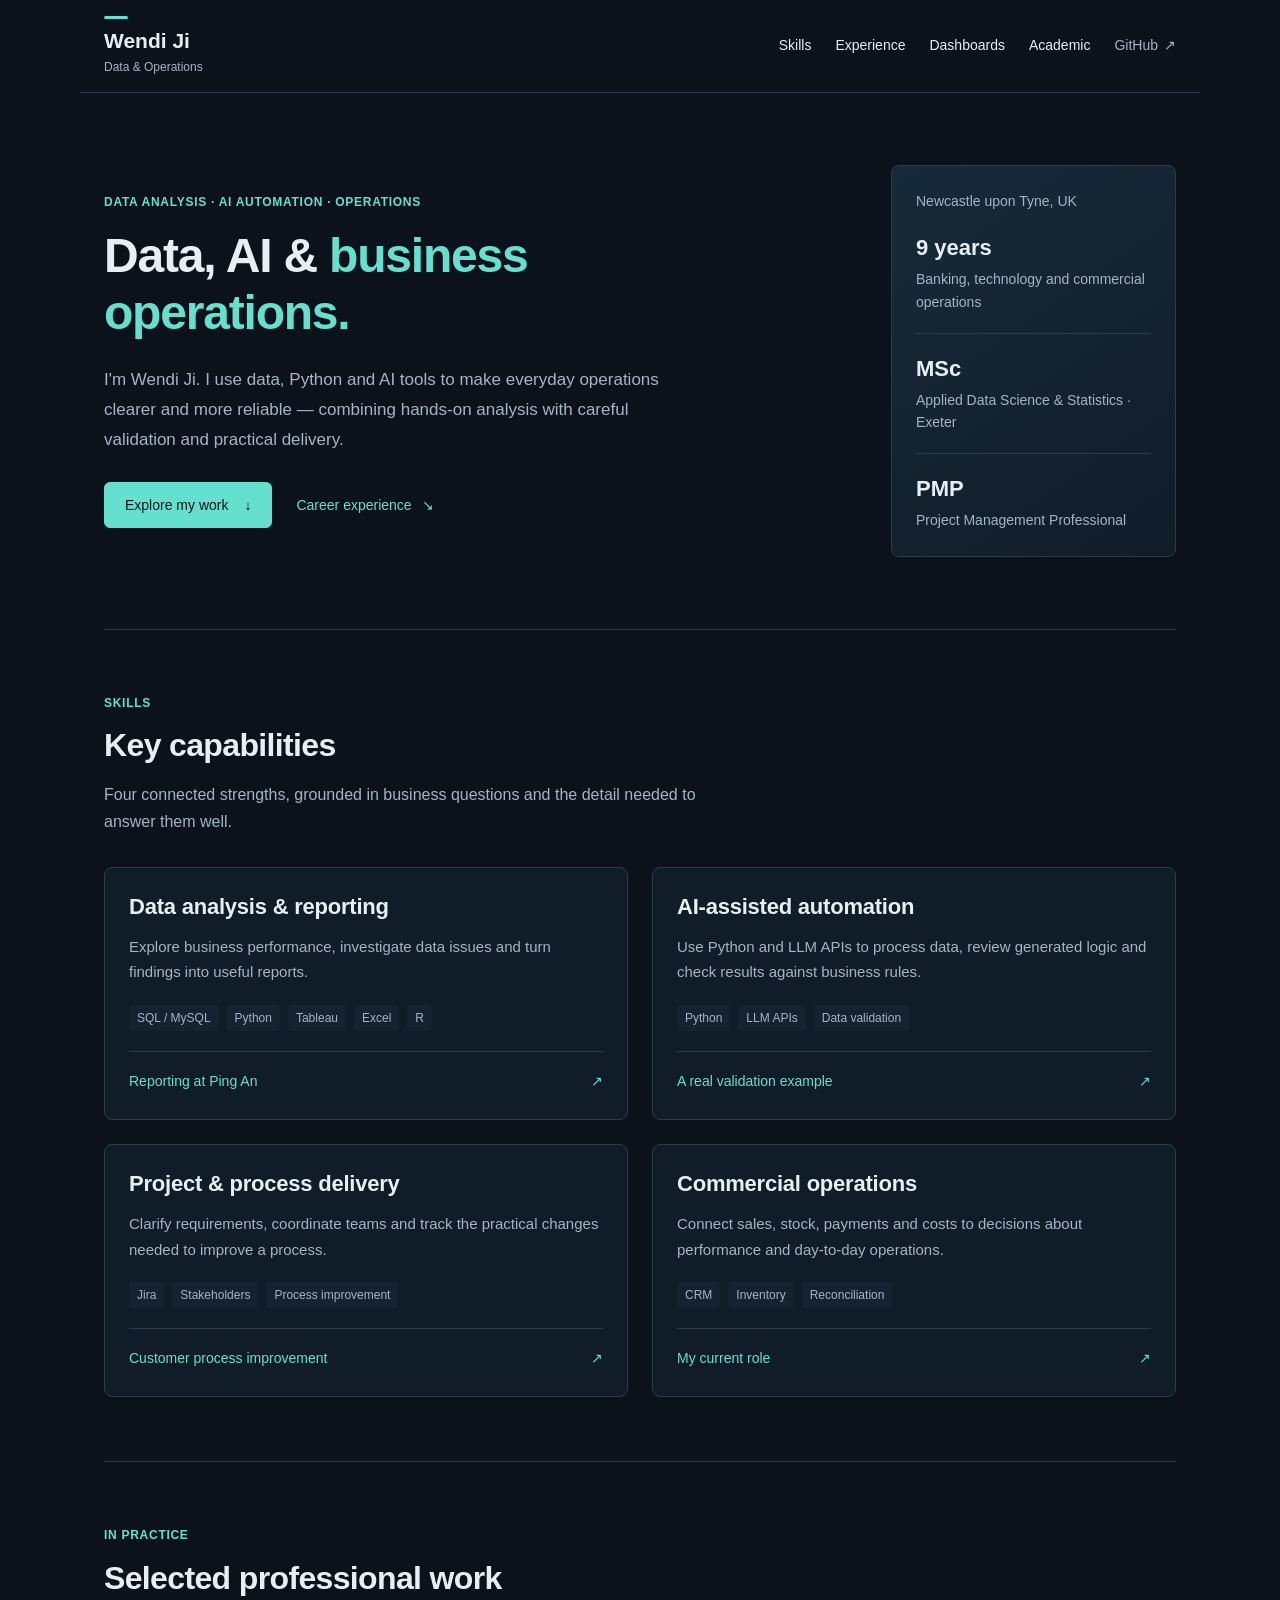
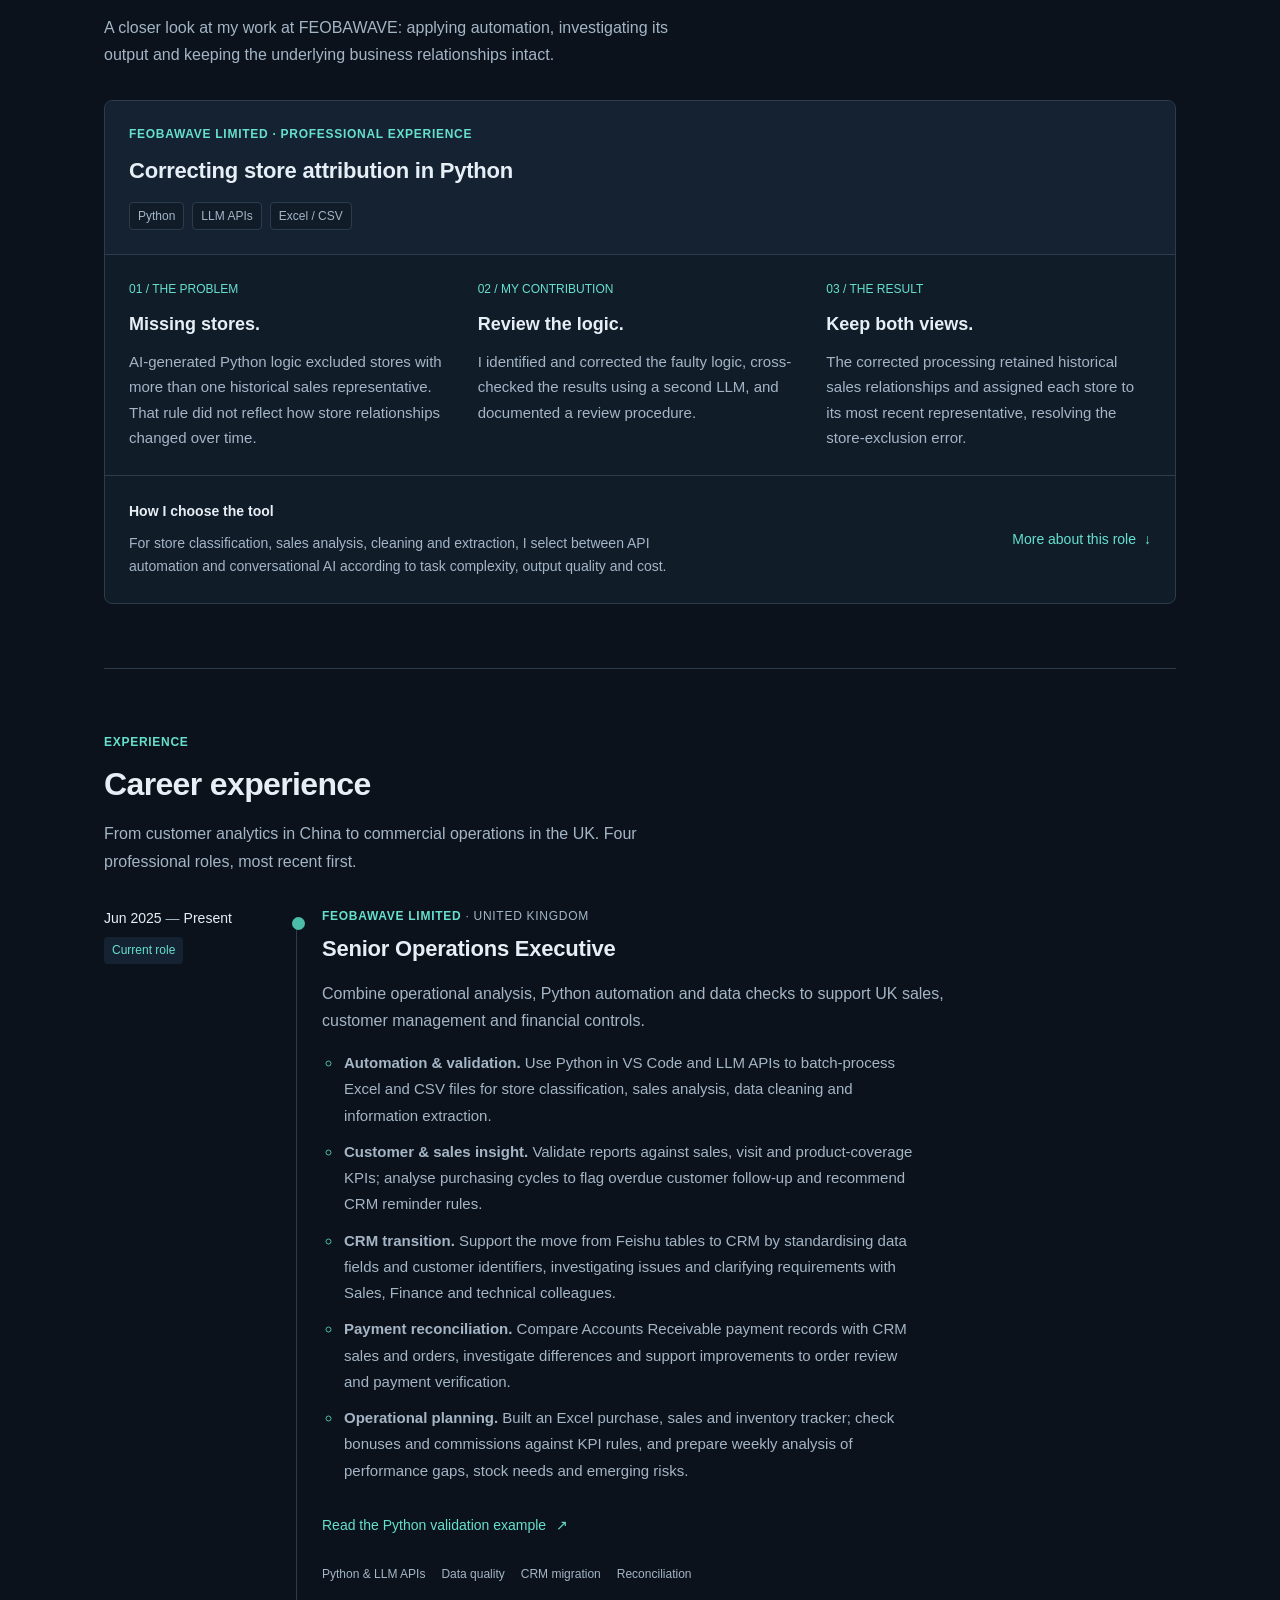
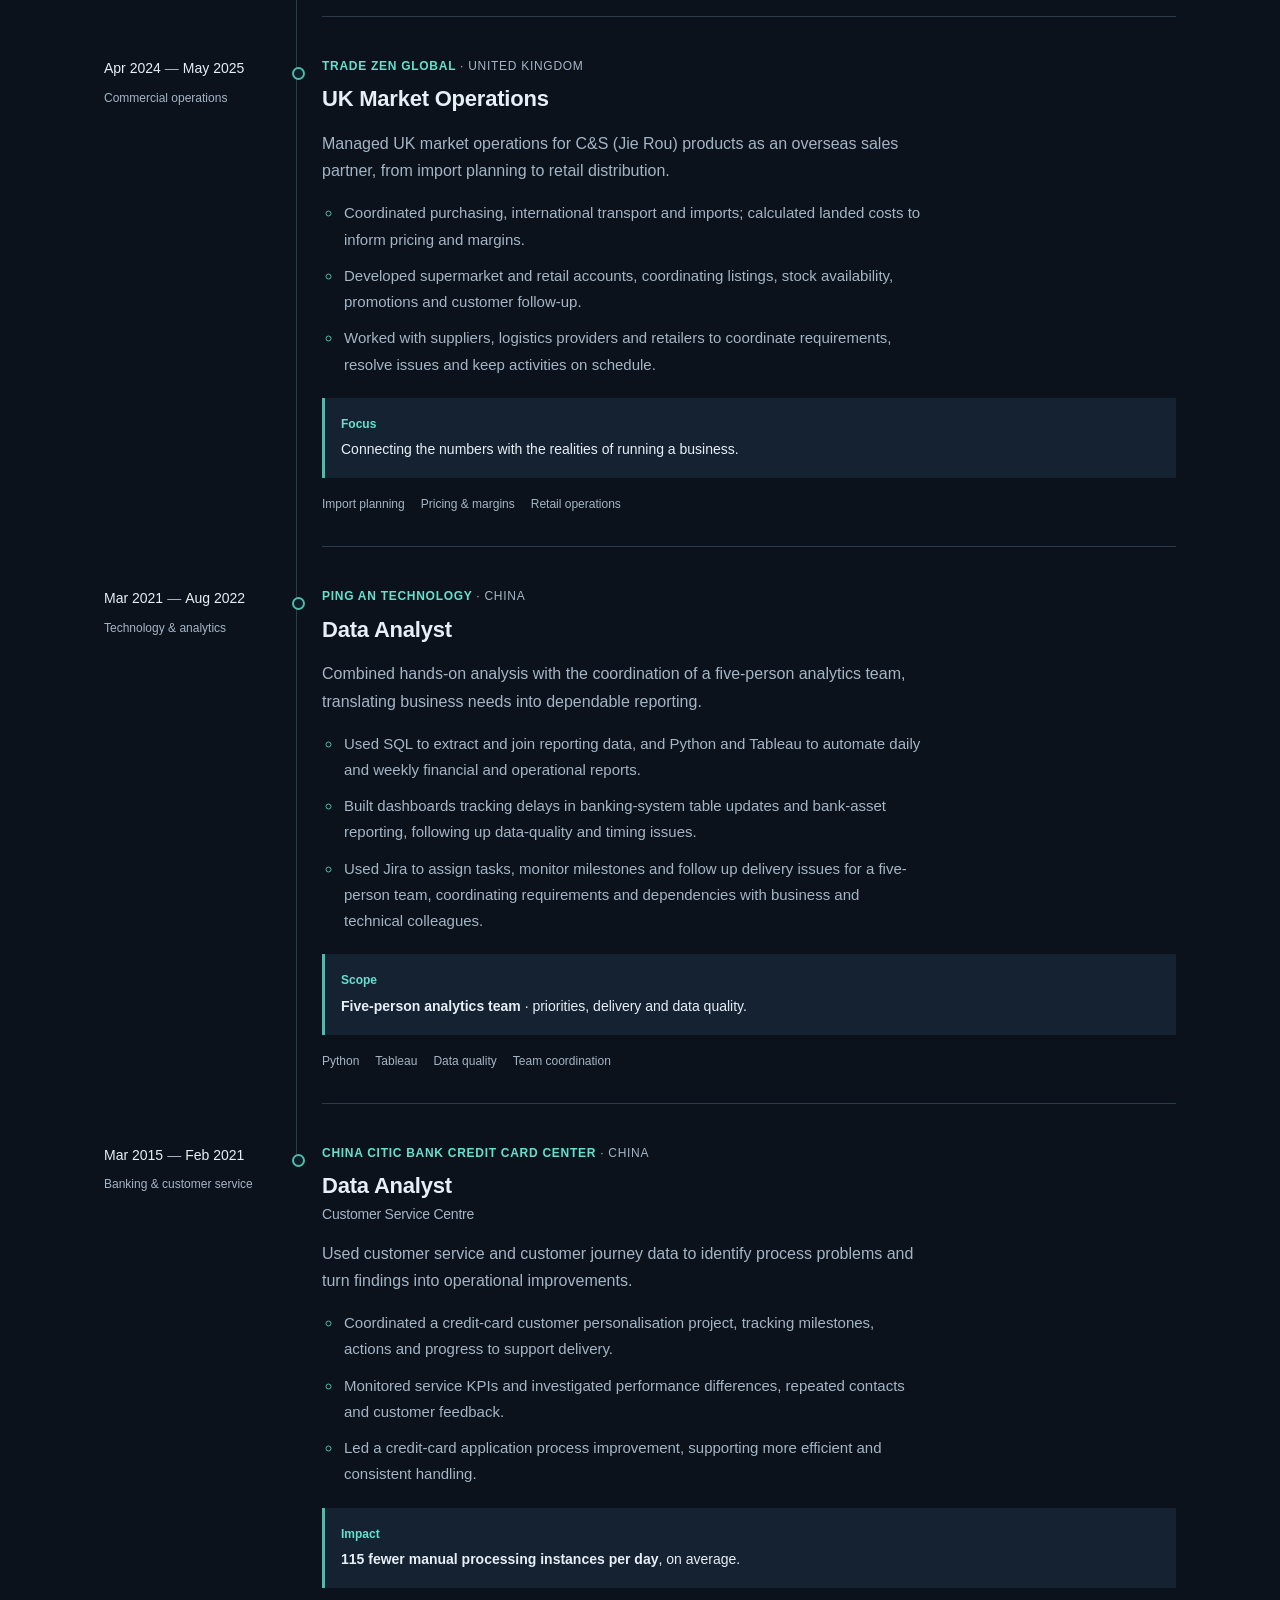
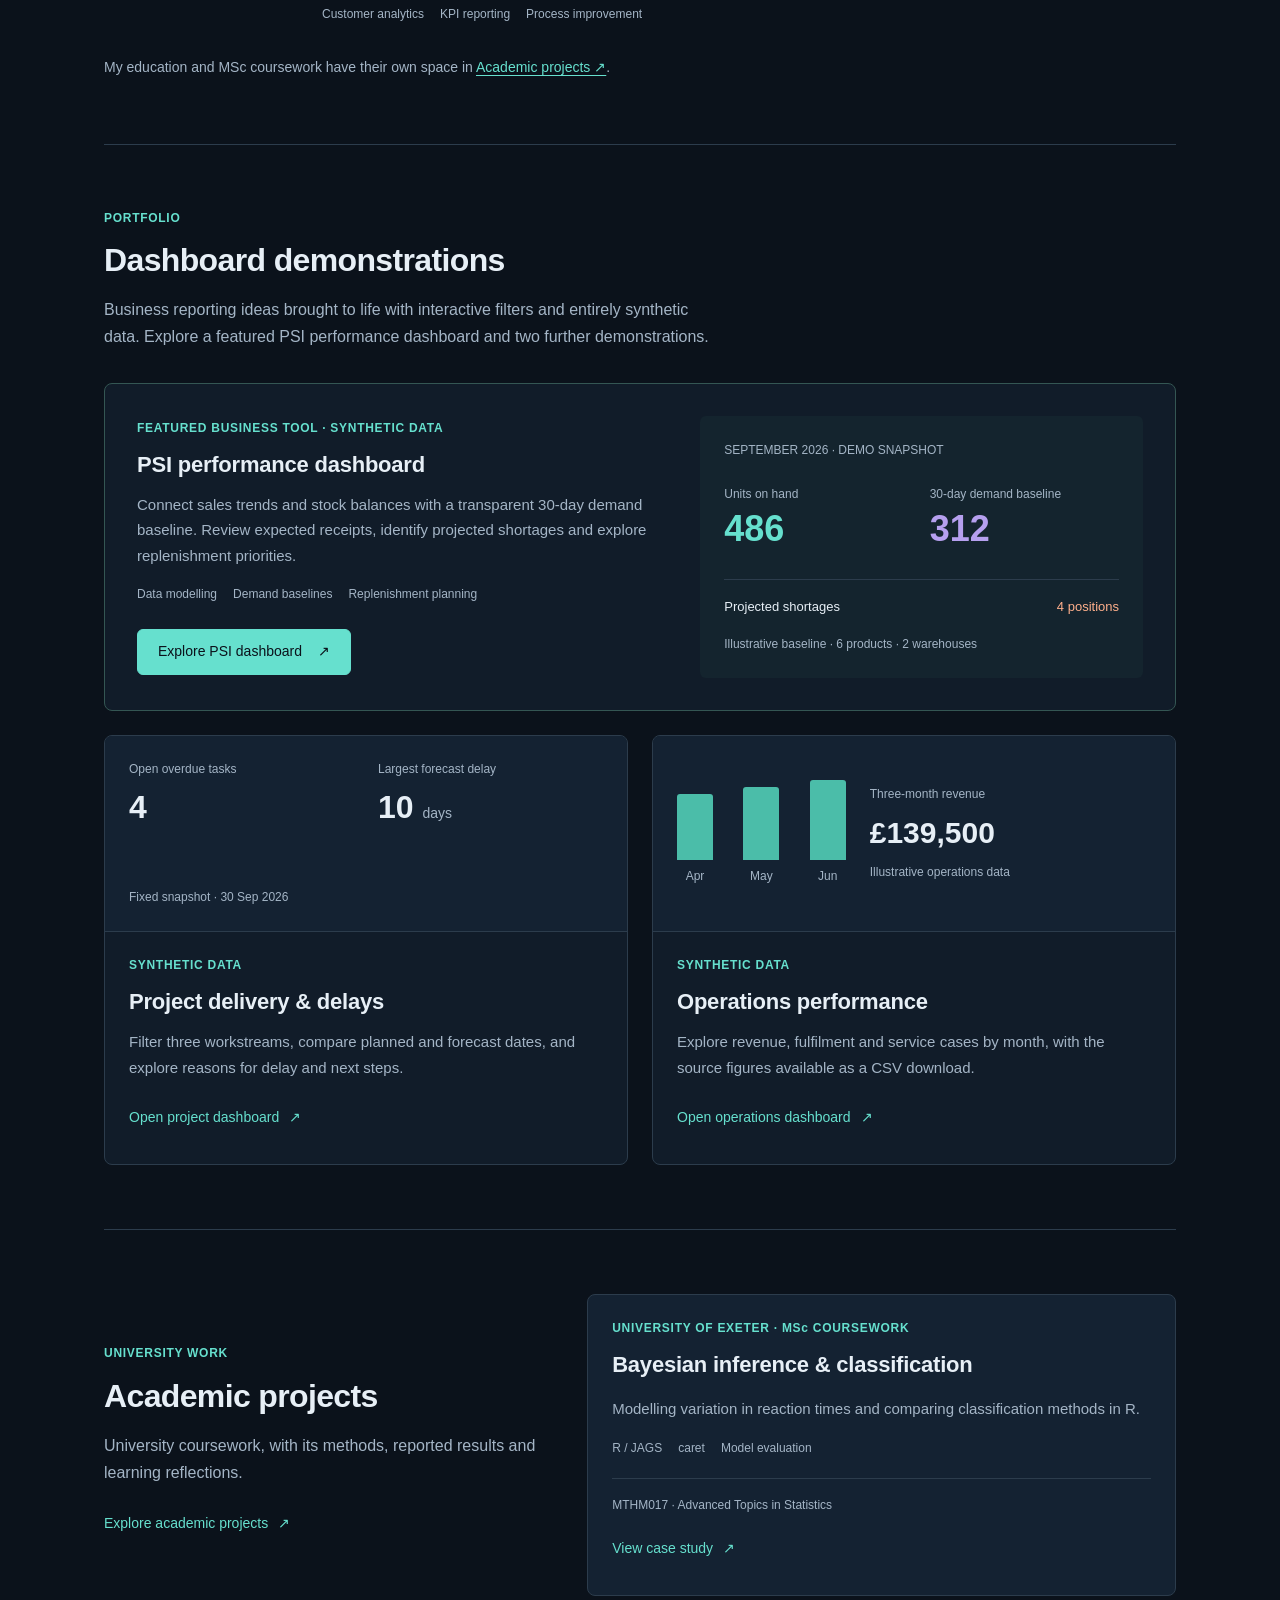
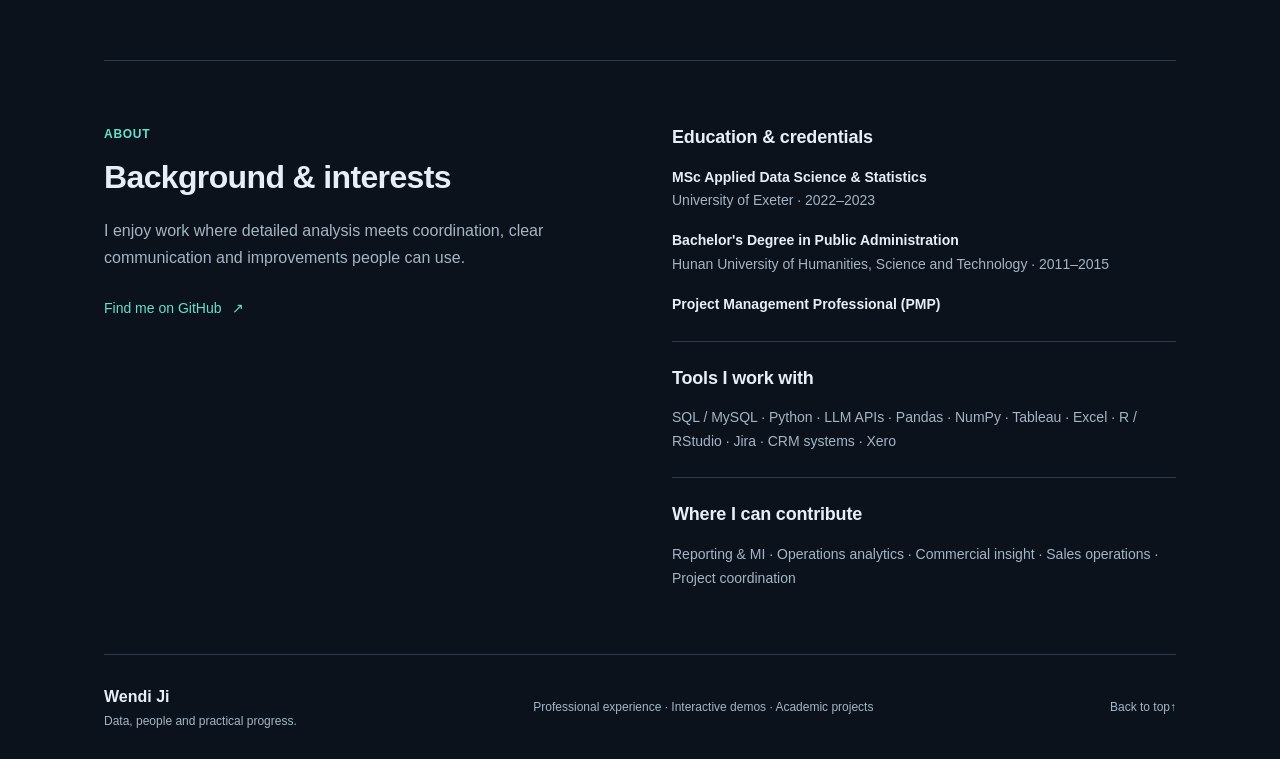
==== commit 1ffdc0f0: "Refine PSI dashboard with demand baseline and replenishment planning" ====
--- a/index.html
+++ b/index.html
@@ -7,7 +7,7 @@
   <meta name="theme-color" content="#0b121b">
   <title>Data, AI & Operations | Wendi Ji</title>
   <link rel="stylesheet" href="assets/style.css?v=20261014-dark">
-  <link rel="stylesheet" href="assets/layout.css?v=20261019">
+  <link rel="stylesheet" href="assets/layout.css?v=20261019-psi2">
 </head>
 <body id="top">
   <a class="skip-link" href="#main">Skip to content</a>
@@ -72,10 +72,10 @@
       <p class="experience-note">My education and MSc coursework have their own space in <a href="academic.html">Academic projects ↗</a>.</p>
     </section>
     <section id="portfolio" aria-labelledby="portfolio-title">
-      <div class="section-heading"><div><p class="eyebrow">PORTFOLIO</p><h2 id="portfolio-title">Dashboard demonstrations</h2></div><p>Business reporting ideas brought to life with interactive filters and entirely synthetic data. Explore a featured inventory cockpit and two further demonstrations.</p></div>
+      <div class="section-heading"><div><p class="eyebrow">PORTFOLIO</p><h2 id="portfolio-title">Dashboard demonstrations</h2></div><p>Business reporting ideas brought to life with interactive filters and entirely synthetic data. Explore a featured PSI performance dashboard and two further demonstrations.</p></div>
       <article class="inventory-feature" id="inventory-demo">
-        <div class="inventory-feature-copy"><p class="eyebrow">FEATURED BUSINESS TOOL · SYNTHETIC DATA</p><h3>Purchase, sales & inventory cockpit</h3><p>From an Excel reporting workflow to an interactive view of stock, incoming purchases and unpaid invoices. Explore the balances, investigate movements and identify what needs attention.</p><ul class="entry-tags" aria-label="Skills demonstrated"><li>Data modelling</li><li>Reconciliation</li><li>Inventory analysis</li></ul><a class="button" href="inventory.html">Explore inventory cockpit <span aria-hidden="true">↗</span></a></div>
-        <div class="inventory-feature-visual" aria-label="Synthetic September 2026 snapshot: 486 units on hand, three stock positions at or below their reorder point"><p>SEPTEMBER 2026 · DEMO SNAPSHOT</p><dl><div><dt>Units on hand</dt><dd>486</dd></div><div><dt>Low-stock positions</dt><dd>3</dd></div></dl><div class="inventory-feature-flow"><span>Purchases</span><b aria-hidden="true">→</b><span>Stock</span><b aria-hidden="true">→</b><span>Sales</span></div><p>6 products · 2 warehouses · 3 months</p></div>
+        <div class="inventory-feature-copy"><p class="eyebrow">FEATURED BUSINESS TOOL · SYNTHETIC DATA</p><h3>PSI performance dashboard</h3><p>Connect sales trends and stock balances with a transparent 30-day demand baseline. Review expected receipts, identify projected shortages and explore replenishment priorities.</p><ul class="entry-tags" aria-label="Skills demonstrated"><li>Data modelling</li><li>Demand baselines</li><li>Replenishment planning</li></ul><a class="button" href="inventory.html">Explore PSI dashboard <span aria-hidden="true">↗</span></a></div>
+        <div class="inventory-feature-visual" aria-label="Synthetic September 2026 snapshot: 486 units on hand, 312 units of baseline demand over the next 30 days, four positions with projected shortages"><p>SEPTEMBER 2026 · DEMO SNAPSHOT</p><dl><div><dt>Units on hand</dt><dd>486</dd></div><div><dt>30-day demand baseline</dt><dd>312</dd></div></dl><div class="inventory-feature-flow"><span>Projected shortages</span><strong>4 positions</strong></div><p>Illustrative baseline · 6 products · 2 warehouses</p></div>
       </article>
       <div class="demo-previews">
         <article class="demo-preview" id="project-demo"><div class="preview-visual delivery-preview" aria-label="Synthetic project snapshot: 4 overdue tasks, maximum forecast delay 10 days"><div><span>Open overdue tasks</span><strong>4</strong></div><div><span>Largest forecast delay</span><strong>10 <small>days</small></strong></div><p>Fixed snapshot · 30 Sep 2026</p></div><div class="preview-copy"><p class="eyebrow">SYNTHETIC DATA</p><h3>Project delivery & delays</h3><p>Filter three workstreams, compare planned and forecast dates, and explore reasons for delay and next steps.</p><a class="text-link" href="dashboards.html#project-demo">Open project dashboard <span aria-hidden="true">↗</span></a></div></article>
--- a/assets/layout.css
+++ b/assets/layout.css
@@ -11,7 +11,8 @@
 .inventory-feature-visual dl { display: grid; grid-template-columns: repeat(2,minmax(0,1fr)); gap: 16px; margin-block: 24px; }
 .inventory-feature-visual dt { color: var(--muted); font-size: 12px; }
 .inventory-feature-visual dd { font-size: 36px; line-height: 1.4; font-weight: 600; color: var(--accent); }
-.inventory-feature-visual dl > div:last-child dd { color: var(--warning); }
+.inventory-feature-visual dl > div:last-child dd { color: #b6a0ef; }
+.inventory-feature-flow strong { color: var(--warning); font-weight: 500; }
 .inventory-feature-flow { display: flex; align-items: center; justify-content: space-between; gap: 8px; padding-top: 16px; border-top: 1px solid var(--line); font-size: 13px; margin-bottom: 16px; }
 .inventory-feature-flow b { color: var(--accent); font-weight: 400; }
 .inventory-feature-compact { display: block; margin: 24px 0 0; padding: 24px; }
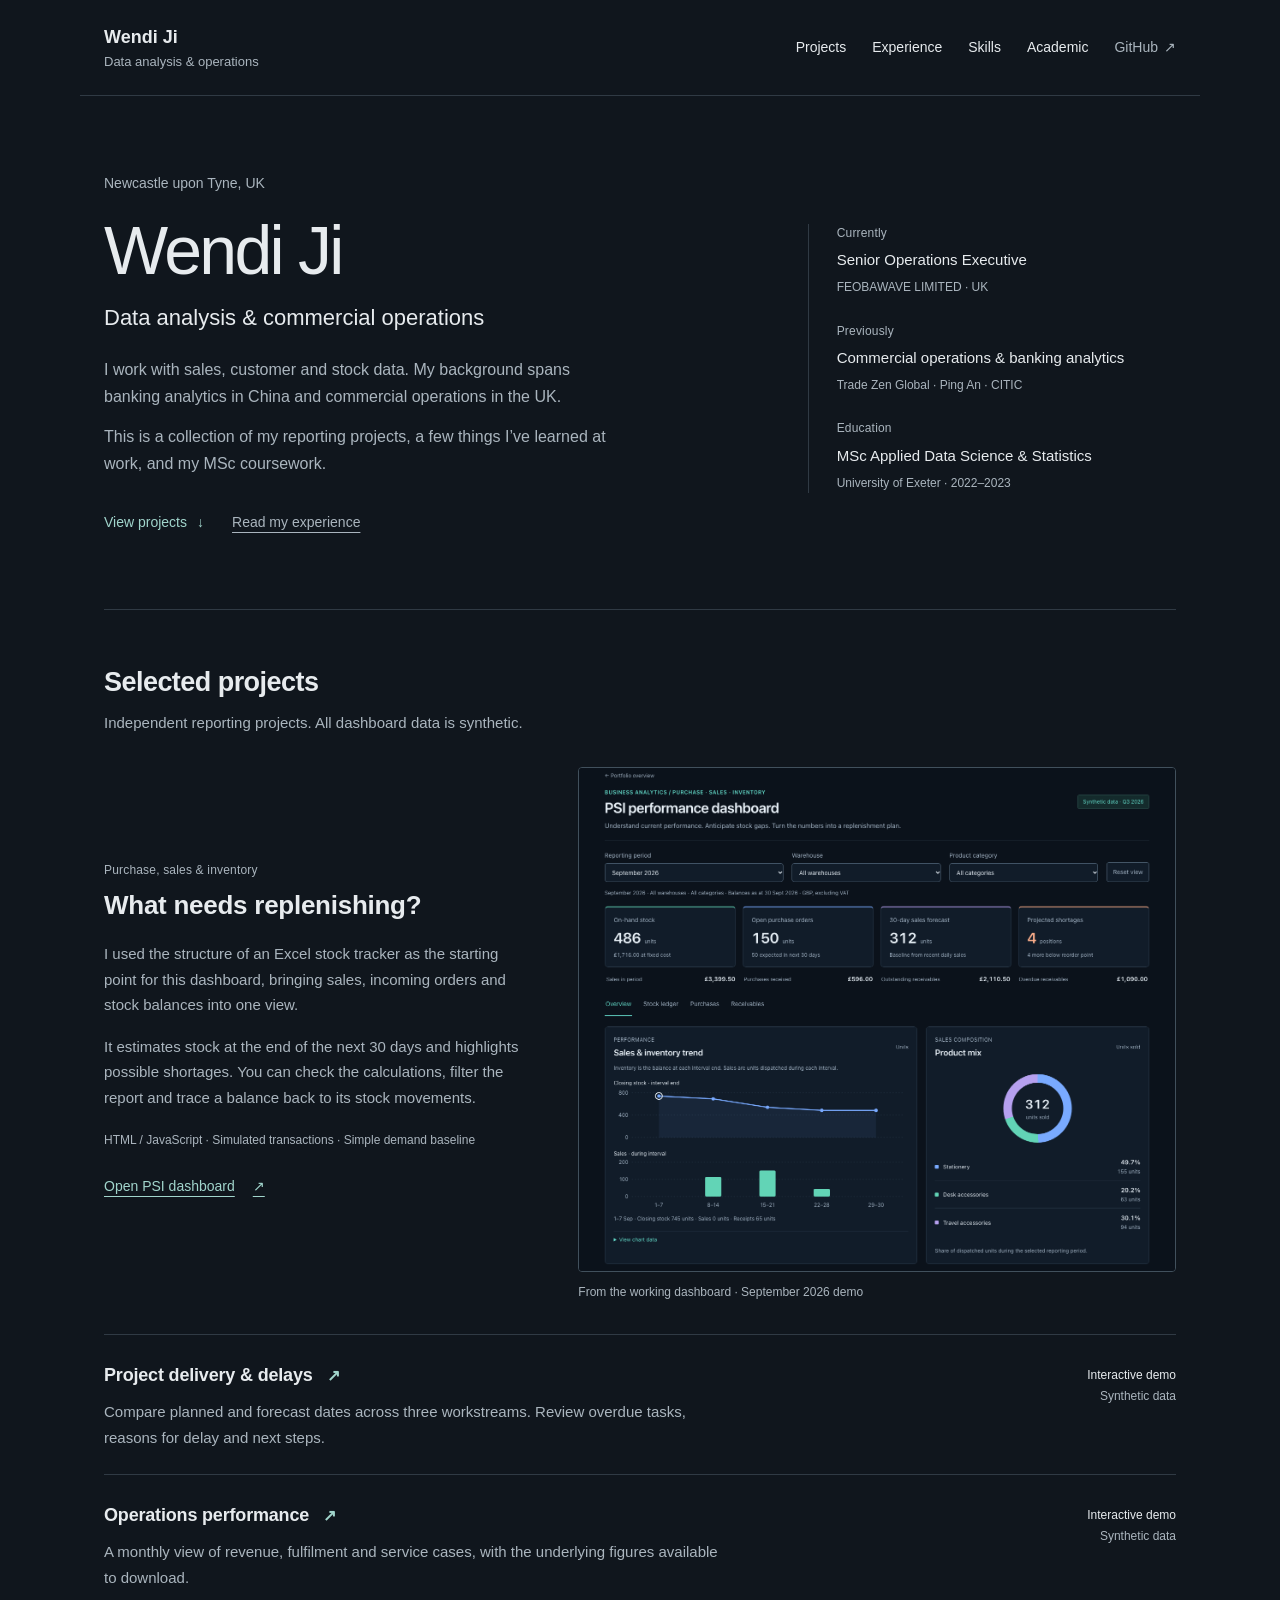
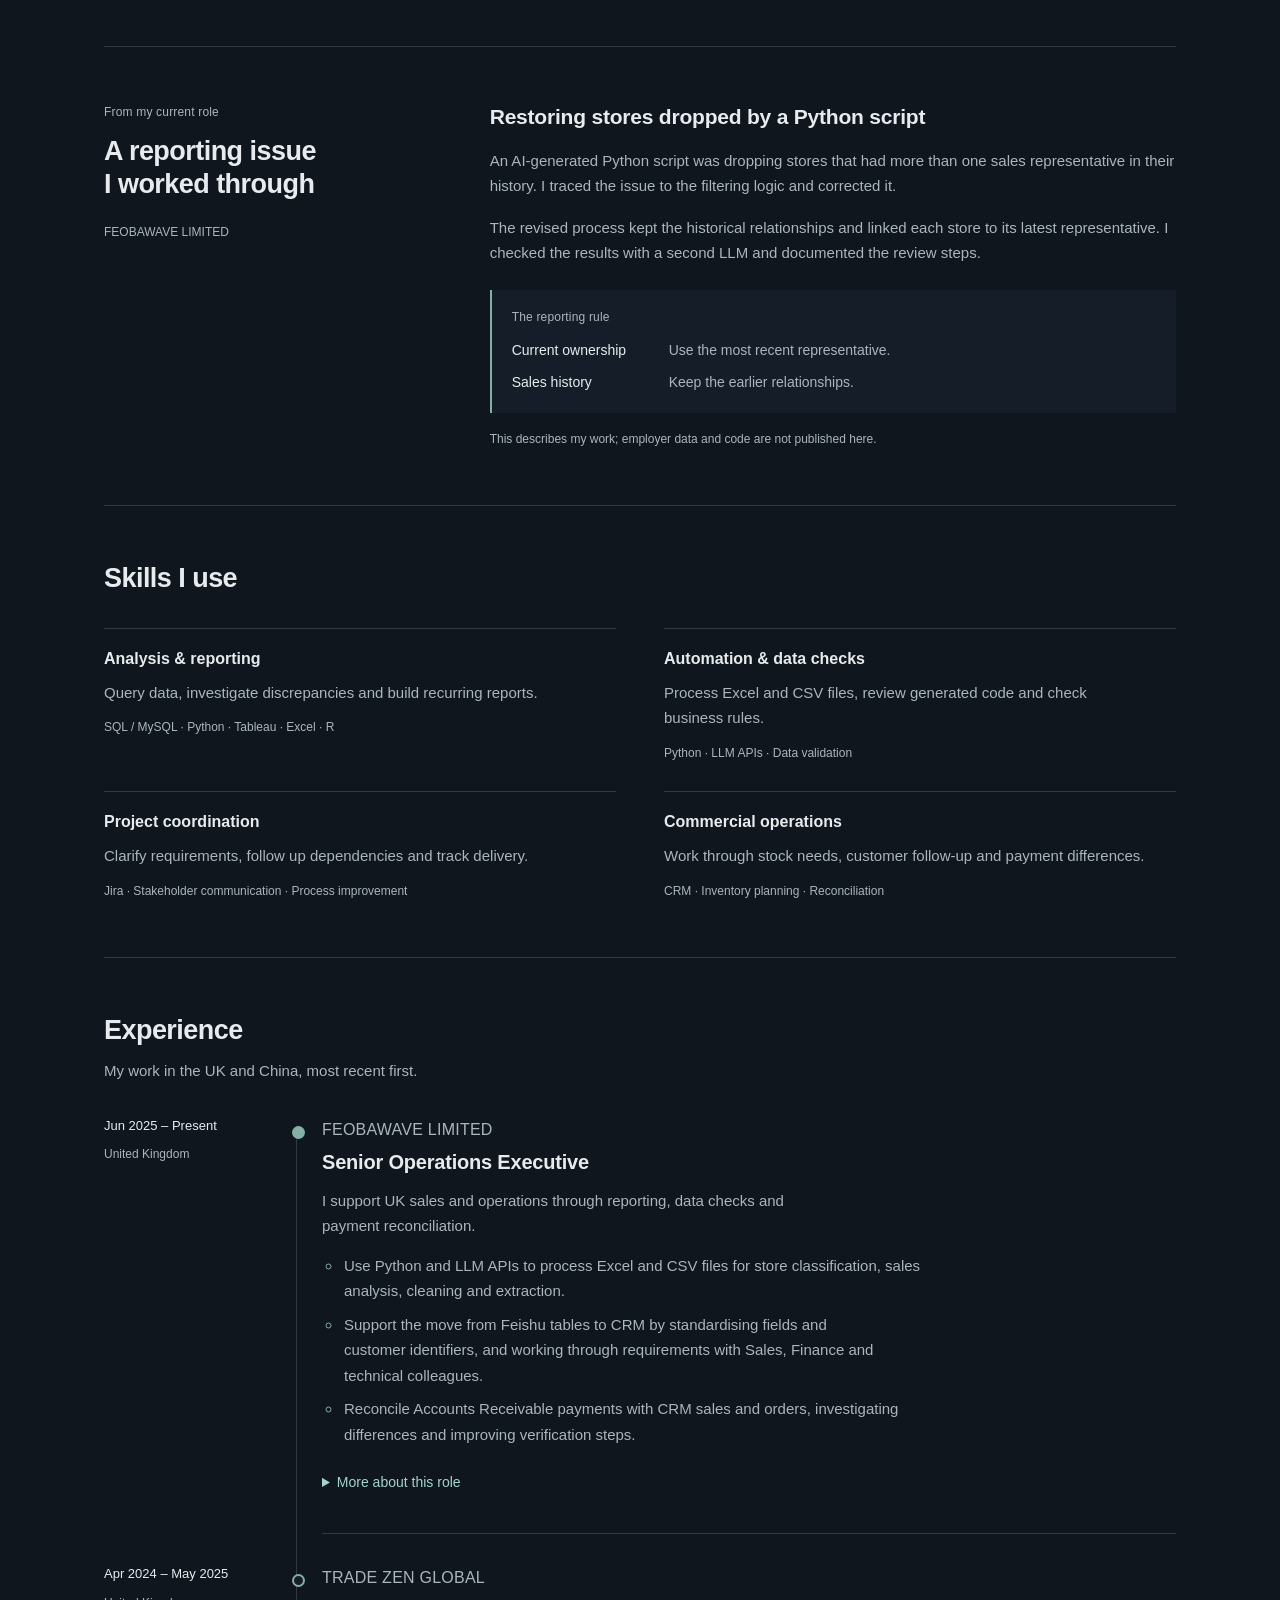
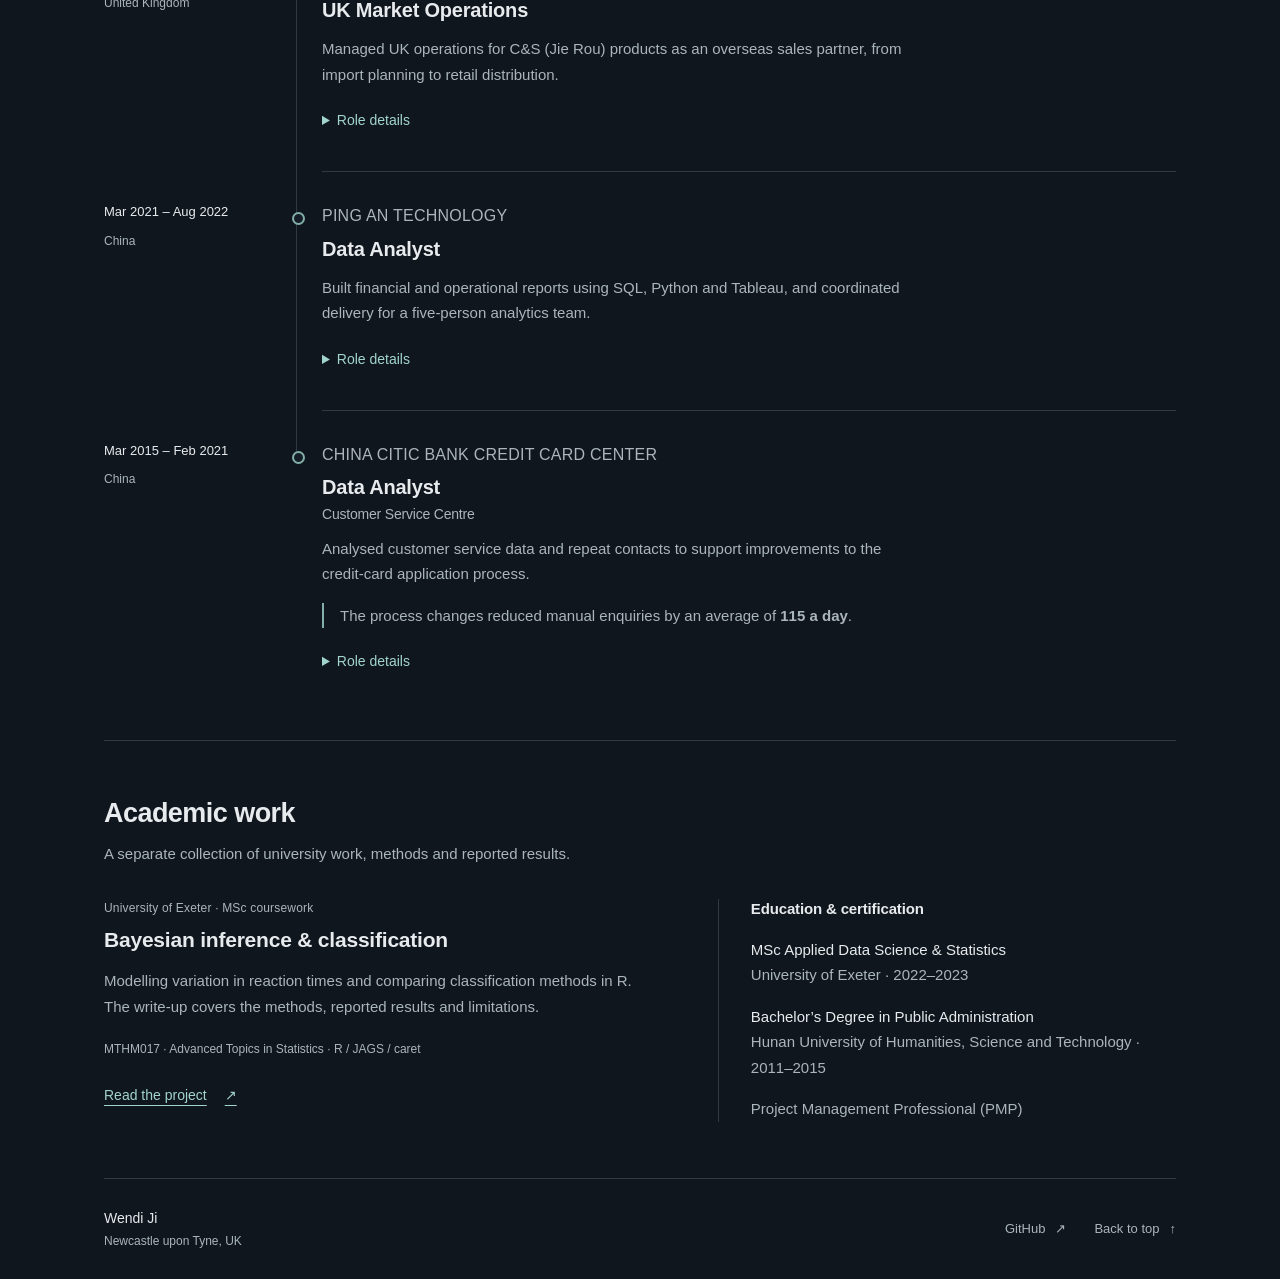
==== commit d94ea19f: "Refine portfolio homepage with concise copy and working project previews" ====
--- a/index.html
+++ b/index.html
@@ -3,94 +3,112 @@
 <head>
   <meta charset="utf-8">
   <meta name="viewport" content="width=device-width, initial-scale=1">
-  <meta name="description" content="Wendi Ji's portfolio: data analysis, practical AI automation, career experience, interactive dashboards and separate academic projects.">
-  <meta name="theme-color" content="#0b121b">
-  <title>Data, AI & Operations | Wendi Ji</title>
+  <meta name="description" content="Wendi Ji — data analysis and commercial operations. Work experience, interactive reporting projects and MSc statistics coursework.">
+  <meta name="theme-color" content="#10161d">
+  <title>Wendi Ji | Data analysis & operations</title>
   <link rel="stylesheet" href="assets/style.css?v=20261014-dark">
-  <link rel="stylesheet" href="assets/layout.css?v=20261019-psi2">
+  <link rel="stylesheet" href="assets/home.css?v=20261020">
 </head>
-<body id="top">
+<body id="top" class="portfolio-home">
   <a class="skip-link" href="#main">Skip to content</a>
   <header class="navigation">
-    <a class="brand" href="index.html">Wendi Ji<span>Data & Operations</span></a>
-    <nav aria-label="Main navigation"><a href="index.html#skills">Skills</a><a href="index.html#work">Experience</a><a href="dashboards.html">Dashboards</a><a href="academic.html">Academic</a><a class="nav-external" href="https://github.com/WendyJ92">GitHub <span aria-hidden="true">↗</span></a></nav>
+    <a class="brand" href="index.html" aria-current="page">Wendi Ji<span>Data analysis & operations</span></a>
+    <nav aria-label="Main navigation">
+      <a href="#portfolio">Projects</a><a href="#work">Experience</a><a href="#skills">Skills</a><a href="academic.html">Academic</a><a class="nav-external" href="https://github.com/WendyJ92">GitHub <span aria-hidden="true">↗</span></a>
+    </nav>
   </header>
   <main id="main">
-    <section id="home" class="hero" aria-labelledby="hero-title">
-      <div class="hero-copy">
-        <p class="eyebrow">DATA ANALYSIS · AI AUTOMATION · OPERATIONS</p>
-        <h1 id="hero-title">Data, AI & <span>business operations.</span></h1>
-        <p class="intro">I'm Wendi Ji. I use data, Python and AI tools to make everyday operations clearer and more reliable — combining hands-on analysis with careful validation and practical delivery.</p>
-        <div class="actions"><a class="button" href="#practice">Explore my work <span aria-hidden="true">↓</span></a><a class="text-link" href="#work">Career experience <span aria-hidden="true">↘</span></a></div>
+    <section id="home" class="home-intro" aria-labelledby="hero-title">
+      <div>
+        <p class="intro-location">Newcastle upon Tyne, UK</p>
+        <h1 id="hero-title">Wendi Ji</h1>
+        <p class="intro-role">Data analysis & commercial operations</p>
+        <p class="intro-text">I work with sales, customer and stock data. My background spans banking analytics in China and commercial operations in the UK.</p>
+        <p class="intro-text">This is a collection of my reporting projects, a few things I’ve learned at work, and my MSc coursework.</p>
+        <div class="intro-links"><a class="text-link" href="#portfolio">View projects <span aria-hidden="true">↓</span></a><a class="quiet-link" href="#work">Read my experience</a></div>
       </div>
-      <aside class="hero-summary" aria-label="Professional background">
-        <p>Newcastle upon Tyne, UK</p>
-        <dl class="credentials"><div><dt>9 years</dt><dd>Banking, technology and commercial operations</dd></div><div><dt>MSc</dt><dd>Applied Data Science & Statistics · Exeter</dd></div><div><dt>PMP</dt><dd>Project Management Professional</dd></div></dl>
+      <aside class="intro-note" aria-label="Current work and background">
+        <div><p class="small-label">Currently</p><p>Senior Operations Executive</p><span>FEOBAWAVE LIMITED · UK</span></div>
+        <div><p class="small-label">Previously</p><p>Commercial operations & banking analytics</p><span>Trade Zen Global · Ping An · CITIC</span></div>
+        <div><p class="small-label">Education</p><p>MSc Applied Data Science & Statistics</p><span>University of Exeter · 2022–2023</span></div>
       </aside>
     </section>
-    <section id="skills" aria-labelledby="skills-title">
-      <div class="section-heading"><div><p class="eyebrow">SKILLS</p><h2 id="skills-title">Key capabilities</h2></div><p>Four connected strengths, grounded in business questions and the detail needed to answer them well.</p></div>
-      <div class="skills-grid">
-        <article class="skill-card"><span class="skill-number" aria-hidden="true">01</span><h3>Data analysis & reporting</h3><p>Explore business performance, investigate data issues and turn findings into useful reports.</p><ul class="skill-tags" aria-label="Analysis tools"><li>SQL / MySQL</li><li>Python</li><li>Tableau</li><li>Excel</li><li>R</li></ul><a class="skill-link" href="#ping-an">Reporting at Ping An <span aria-hidden="true">↗</span></a></article>
-        <article class="skill-card"><span class="skill-number" aria-hidden="true">02</span><h3>AI-assisted automation</h3><p>Use Python and LLM APIs to process data, review generated logic and check results against business rules.</p><ul class="skill-tags" aria-label="Automation tools and methods"><li>Python</li><li>LLM APIs</li><li>Data validation</li></ul><a class="skill-link" href="#practice">A real validation example <span aria-hidden="true">↗</span></a></article>
-        <article class="skill-card"><span class="skill-number" aria-hidden="true">03</span><h3>Project & process delivery</h3><p>Clarify requirements, coordinate teams and track the practical changes needed to improve a process.</p><ul class="skill-tags" aria-label="Delivery skills"><li>Jira</li><li>Stakeholders</li><li>Process improvement</li></ul><a class="skill-link" href="#citic">Customer process improvement <span aria-hidden="true">↗</span></a></article>
-        <article class="skill-card"><span class="skill-number" aria-hidden="true">04</span><h3>Commercial operations</h3><p>Connect sales, stock, payments and costs to decisions about performance and day-to-day operations.</p><ul class="skill-tags" aria-label="Operations skills"><li>CRM</li><li>Inventory</li><li>Reconciliation</li></ul><a class="skill-link" href="#feobawave">My current role <span aria-hidden="true">↗</span></a></article>
+
+    <section id="portfolio" aria-labelledby="portfolio-title">
+      <div class="home-section-heading"><h2 id="portfolio-title">Selected projects</h2><p>Independent reporting projects. All dashboard data is synthetic.</p></div>
+      <article class="selected-project" id="inventory-demo">
+        <div class="project-copy">
+          <p class="small-label">Purchase, sales & inventory</p>
+          <h3>What needs replenishing?</h3>
+          <p>I used the structure of an Excel stock tracker as the starting point for this dashboard, bringing sales, incoming orders and stock balances into one view.</p>
+          <p>It estimates stock at the end of the next 30 days and highlights possible shortages. You can check the calculations, filter the report and trace a balance back to its stock movements.</p>
+          <p class="project-note">HTML / JavaScript · Simulated transactions · Simple demand baseline</p>
+          <a class="project-link" href="inventory.html">Open PSI dashboard <span aria-hidden="true">↗</span></a>
+        </div>
+        <figure class="project-figure">
+          <a href="inventory.html" aria-label="Open the interactive PSI performance dashboard"><img src="assets/psi-dashboard-preview.png?v=20261020" width="1392" height="1175" alt="PSI dashboard with period, warehouse and category filters, stock indicators, sales trends and a product mix chart. All figures are synthetic." fetchpriority="high" decoding="async"></a>
+          <figcaption>From the working dashboard · September 2026 demo</figcaption>
+        </figure>
+      </article>
+      <div class="project-list">
+        <article id="project-demo"><div><h3><a href="dashboards.html#project-demo">Project delivery & delays <span aria-hidden="true">↗</span></a></h3><p>Compare planned and forecast dates across three workstreams. Review overdue tasks, reasons for delay and next steps.</p></div><p class="project-type">Interactive demo<br><span>Synthetic data</span></p></article>
+        <article id="demo"><div><h3><a href="dashboards.html#demo">Operations performance <span aria-hidden="true">↗</span></a></h3><p>A monthly view of revenue, fulfilment and service cases, with the underlying figures available to download.</p></div><p class="project-type">Interactive demo<br><span>Synthetic data</span></p></article>
       </div>
     </section>
-    <section id="practice" aria-labelledby="practice-title">
-      <div class="section-heading"><div><p class="eyebrow">IN PRACTICE</p><h2 id="practice-title">Selected professional work</h2></div><p>A closer look at my work at FEOBAWAVE: applying automation, investigating its output and keeping the underlying business relationships intact.</p></div>
-      <article class="work-case" aria-labelledby="case-title">
-        <div class="case-heading"><div><p class="eyebrow">FEOBAWAVE LIMITED · PROFESSIONAL EXPERIENCE</p><h3 id="case-title">Correcting store attribution in Python</h3></div><ul class="case-tools" aria-label="Tools used"><li>Python</li><li>LLM APIs</li><li>Excel / CSV</li></ul></div>
-        <ol class="case-steps">
-          <li><span class="case-step-number">01 / THE PROBLEM</span><h4>Missing stores.</h4><p>AI-generated Python logic excluded stores with more than one historical sales representative. That rule did not reflect how store relationships changed over time.</p></li>
-          <li><span class="case-step-number">02 / MY CONTRIBUTION</span><h4>Review the logic.</h4><p>I identified and corrected the faulty logic, cross-checked the results using a second LLM, and documented a review procedure.</p></li>
-          <li><span class="case-step-number">03 / THE RESULT</span><h4>Keep both views.</h4><p>The corrected processing retained historical sales relationships and assigned each store to its most recent representative, resolving the store-exclusion error.</p></li>
-        </ol>
-        <div class="case-principle"><p><strong>How I choose the tool</strong>For store classification, sales analysis, cleaning and extraction, I select between API automation and conversational AI according to task complexity, output quality and cost.</p><a href="#feobawave">More about this role <span aria-hidden="true">↓</span></a></div>
+
+    <section id="practice" class="practice-section" aria-labelledby="practice-title">
+      <div class="practice-label"><p class="small-label">From my current role</p><h2 id="practice-title">A reporting issue<br> I worked through</h2><p>FEOBAWAVE LIMITED</p></div>
+      <article class="practice-story" aria-labelledby="case-title">
+        <h3 id="case-title">Restoring stores dropped by a Python script</h3>
+        <p>An AI-generated Python script was dropping stores that had more than one sales representative in their history. I traced the issue to the filtering logic and corrected it.</p>
+        <p>The revised process kept the historical relationships and linked each store to its latest representative. I checked the results with a second LLM and documented the review steps.</p>
+        <div class="reporting-rule"><p class="small-label">The reporting rule</p><dl><div><dt>Current ownership</dt><dd>Use the most recent representative.</dd></div><div><dt>Sales history</dt><dd>Keep the earlier relationships.</dd></div></dl></div>
+        <p class="practice-note">This describes my work; employer data and code are not published here.</p>
       </article>
     </section>
+
+    <section id="skills" aria-labelledby="skills-title">
+      <div class="home-section-heading"><h2 id="skills-title">Skills I use</h2></div>
+      <dl class="skills-list">
+        <div><dt>Analysis & reporting</dt><dd><p>Query data, investigate discrepancies and build recurring reports.</p><span>SQL / MySQL · Python · Tableau · Excel · R</span></dd></div>
+        <div><dt>Automation & data checks</dt><dd><p>Process Excel and CSV files, review generated code and check business rules.</p><span>Python · LLM APIs · Data validation</span></dd></div>
+        <div><dt>Project coordination</dt><dd><p>Clarify requirements, follow up dependencies and track delivery.</p><span>Jira · Stakeholder communication · Process improvement</span></dd></div>
+        <div><dt>Commercial operations</dt><dd><p>Work through stock needs, customer follow-up and payment differences.</p><span>CRM · Inventory planning · Reconciliation</span></dd></div>
+      </dl>
+    </section>
+
     <section id="work" aria-labelledby="work-title">
-      <div class="section-heading"><div><p class="eyebrow">EXPERIENCE</p><h2 id="work-title">Career experience</h2></div><p>From customer analytics in China to commercial operations in the UK. Four professional roles, most recent first.</p></div>
+      <div class="home-section-heading"><h2 id="work-title">Experience</h2><p>My work in the UK and China, most recent first.</p></div>
       <ol class="timeline">
         <li class="timeline-item" id="feobawave">
-          <div class="timeline-date"><p><time datetime="2025-06">Jun 2025</time><span class="date-separator">—</span>Present</p><span class="timeline-status">Current role</span></div>
-          <article class="timeline-content"><p class="eyebrow">FEOBAWAVE LIMITED <span class="entry-location">· UNITED KINGDOM</span></p><h3>Senior Operations Executive</h3><p>Combine operational analysis, Python automation and data checks to support UK sales, customer management and financial controls.</p><ul class="experience-points"><li><strong>Automation & validation.</strong> Use Python in VS Code and LLM APIs to batch-process Excel and CSV files for store classification, sales analysis, data cleaning and information extraction.</li><li><strong>Customer & sales insight.</strong> Validate reports against sales, visit and product-coverage KPIs; analyse purchasing cycles to flag overdue customer follow-up and recommend CRM reminder rules.</li><li><strong>CRM transition.</strong> Support the move from Feishu tables to CRM by standardising data fields and customer identifiers, investigating issues and clarifying requirements with Sales, Finance and technical colleagues.</li><li><strong>Payment reconciliation.</strong> Compare Accounts Receivable payment records with CRM sales and orders, investigate differences and support improvements to order review and payment verification.</li><li><strong>Operational planning.</strong> Built an Excel purchase, sales and inventory tracker; check bonuses and commissions against KPI rules, and prepare weekly analysis of performance gaps, stock needs and emerging risks.</li></ul><a class="timeline-case-link" href="#practice">Read the Python validation example <span aria-hidden="true">↗</span></a><ul class="entry-tags" aria-label="Skills used"><li>Python & LLM APIs</li><li>Data quality</li><li>CRM migration</li><li>Reconciliation</li></ul></article>
+          <div class="timeline-date"><p><time datetime="2025-06">Jun 2025</time> – Present</p><span class="timeline-category">United Kingdom</span></div>
+          <article class="timeline-content">
+            <p class="employer">FEOBAWAVE LIMITED</p><h3>Senior Operations Executive</h3>
+            <p>I support UK sales and operations through reporting, data checks and payment reconciliation.</p>
+            <ul class="experience-points"><li>Use Python and LLM APIs to process Excel and CSV files for store classification, sales analysis, cleaning and extraction.</li><li>Support the move from Feishu tables to CRM by standardising fields and customer identifiers, and working through requirements with Sales, Finance and technical colleagues.</li><li>Reconcile Accounts Receivable payments with CRM sales and orders, investigating differences and improving verification steps.</li></ul>
+            <details class="role-details"><summary>More about this role</summary><ul class="experience-points"><li>Check sales, visit and product-coverage KPIs; analyse purchasing cycles to flag overdue follow-up and recommend CRM reminder rules.</li><li>Built an Excel purchase, sales and inventory tracker. Check bonuses and commissions against KPI rules and prepare weekly analysis of performance gaps, stock needs and risks.</li><li>Select between API automation and conversational AI according to the task, output quality and cost.</li></ul><a class="text-link" href="#practice">Read the Python example <span aria-hidden="true">↑</span></a></details>
+          </article>
         </li>
         <li class="timeline-item" id="trade-zen">
-          <div class="timeline-date"><p><time datetime="2024-04">Apr 2024</time><span class="date-separator">—</span><time datetime="2025-05">May 2025</time></p><span class="timeline-category">Commercial operations</span></div>
-          <article class="timeline-content"><p class="eyebrow">TRADE ZEN GLOBAL <span class="entry-location">· UNITED KINGDOM</span></p><h3>UK Market Operations</h3><p>Managed UK market operations for C&S (Jie Rou) products as an overseas sales partner, from import planning to retail distribution.</p><ul class="experience-points"><li>Coordinated purchasing, international transport and imports; calculated landed costs to inform pricing and margins.</li><li>Developed supermarket and retail accounts, coordinating listings, stock availability, promotions and customer follow-up.</li><li>Worked with suppliers, logistics providers and retailers to coordinate requirements, resolve issues and keep activities on schedule.</li></ul><p class="timeline-highlight"><span>Focus</span>Connecting the numbers with the realities of running a business.</p><ul class="entry-tags" aria-label="Skills used"><li>Import planning</li><li>Pricing & margins</li><li>Retail operations</li></ul></article>
+          <div class="timeline-date"><p><time datetime="2024-04">Apr 2024</time> – <time datetime="2025-05">May 2025</time></p><span class="timeline-category">United Kingdom</span></div>
+          <article class="timeline-content"><p class="employer">TRADE ZEN GLOBAL</p><h3>UK Market Operations</h3><p>Managed UK operations for C&S (Jie Rou) products as an overseas sales partner, from import planning to retail distribution.</p><details class="role-details"><summary>Role details</summary><ul class="experience-points"><li>Coordinated purchasing, international transport and imports; calculated landed costs to inform pricing and margins.</li><li>Coordinated retail listings, stock availability, promotions and customer follow-up.</li><li>Worked with suppliers, logistics providers and retailers to resolve issues and keep activities on schedule.</li></ul></details></article>
         </li>
         <li class="timeline-item" id="ping-an">
-          <div class="timeline-date"><p><time datetime="2021-03">Mar 2021</time><span class="date-separator">—</span><time datetime="2022-08">Aug 2022</time></p><span class="timeline-category">Technology & analytics</span></div>
-          <article class="timeline-content"><p class="eyebrow">PING AN TECHNOLOGY <span class="entry-location">· CHINA</span></p><h3>Data Analyst</h3><p>Combined hands-on analysis with the coordination of a five-person analytics team, translating business needs into dependable reporting.</p><ul class="experience-points"><li>Used SQL to extract and join reporting data, and Python and Tableau to automate daily and weekly financial and operational reports.</li><li>Built dashboards tracking delays in banking-system table updates and bank-asset reporting, following up data-quality and timing issues.</li><li>Used Jira to assign tasks, monitor milestones and follow up delivery issues for a five-person team, coordinating requirements and dependencies with business and technical colleagues.</li></ul><p class="timeline-highlight"><span>Scope</span><strong>Five-person analytics team</strong> · priorities, delivery and data quality.</p><ul class="entry-tags" aria-label="Skills used"><li>Python</li><li>Tableau</li><li>Data quality</li><li>Team coordination</li></ul></article>
+          <div class="timeline-date"><p><time datetime="2021-03">Mar 2021</time> – <time datetime="2022-08">Aug 2022</time></p><span class="timeline-category">China</span></div>
+          <article class="timeline-content"><p class="employer">PING AN TECHNOLOGY</p><h3>Data Analyst</h3><p>Built financial and operational reports using SQL, Python and Tableau, and coordinated delivery for a five-person analytics team.</p><details class="role-details"><summary>Role details</summary><ul class="experience-points"><li>Extracted and joined reporting data with SQL, and automated daily and weekly reports.</li><li>Investigated missing or delayed data, checked reporting dependencies and followed up data-quality issues.</li><li>Used Jira to assign tasks, monitor milestones and follow up delivery issues with business and technical colleagues.</li></ul></details></article>
         </li>
         <li class="timeline-item" id="citic">
-          <div class="timeline-date"><p><time datetime="2015-03">Mar 2015</time><span class="date-separator">—</span><time datetime="2021-02">Feb 2021</time></p><span class="timeline-category">Banking & customer service</span></div>
-          <article class="timeline-content"><p class="eyebrow">CHINA CITIC BANK CREDIT CARD CENTER <span class="entry-location">· CHINA</span></p><h3>Data Analyst <span class="role-detail">Customer Service Centre</span></h3><p>Used customer service and customer journey data to identify process problems and turn findings into operational improvements.</p><ul class="experience-points"><li>Coordinated a credit-card customer personalisation project, tracking milestones, actions and progress to support delivery.</li><li>Monitored service KPIs and investigated performance differences, repeated contacts and customer feedback.</li><li>Led a credit-card application process improvement, supporting more efficient and consistent handling.</li></ul><p class="timeline-highlight result"><span>Impact</span><strong>115 fewer manual processing instances per day</strong>, on average.</p><ul class="entry-tags" aria-label="Skills used"><li>Customer analytics</li><li>KPI reporting</li><li>Process improvement</li></ul></article>
+          <div class="timeline-date"><p><time datetime="2015-03">Mar 2015</time> – <time datetime="2021-02">Feb 2021</time></p><span class="timeline-category">China</span></div>
+          <article class="timeline-content"><p class="employer">CHINA CITIC BANK CREDIT CARD CENTER</p><h3>Data Analyst <span class="role-detail">Customer Service Centre</span></h3><p>Analysed customer service data and repeat contacts to support improvements to the credit-card application process.</p><p class="experience-result">The process changes reduced manual enquiries by an average of <strong>115 a day</strong>.</p><details class="role-details"><summary>Role details</summary><ul class="experience-points"><li>Supported a credit-card customer personalisation project, tracking milestones, actions and progress.</li><li>Monitored service KPIs and investigated performance differences, repeated contacts and customer feedback.</li><li>Supported analysis and validation for changes to the application process.</li></ul></details></article>
         </li>
       </ol>
-      <p class="experience-note">My education and MSc coursework have their own space in <a href="academic.html">Academic projects ↗</a>.</p>
     </section>
-    <section id="portfolio" aria-labelledby="portfolio-title">
-      <div class="section-heading"><div><p class="eyebrow">PORTFOLIO</p><h2 id="portfolio-title">Dashboard demonstrations</h2></div><p>Business reporting ideas brought to life with interactive filters and entirely synthetic data. Explore a featured PSI performance dashboard and two further demonstrations.</p></div>
-      <article class="inventory-feature" id="inventory-demo">
-        <div class="inventory-feature-copy"><p class="eyebrow">FEATURED BUSINESS TOOL · SYNTHETIC DATA</p><h3>PSI performance dashboard</h3><p>Connect sales trends and stock balances with a transparent 30-day demand baseline. Review expected receipts, identify projected shortages and explore replenishment priorities.</p><ul class="entry-tags" aria-label="Skills demonstrated"><li>Data modelling</li><li>Demand baselines</li><li>Replenishment planning</li></ul><a class="button" href="inventory.html">Explore PSI dashboard <span aria-hidden="true">↗</span></a></div>
-        <div class="inventory-feature-visual" aria-label="Synthetic September 2026 snapshot: 486 units on hand, 312 units of baseline demand over the next 30 days, four positions with projected shortages"><p>SEPTEMBER 2026 · DEMO SNAPSHOT</p><dl><div><dt>Units on hand</dt><dd>486</dd></div><div><dt>30-day demand baseline</dt><dd>312</dd></div></dl><div class="inventory-feature-flow"><span>Projected shortages</span><strong>4 positions</strong></div><p>Illustrative baseline · 6 products · 2 warehouses</p></div>
-      </article>
-      <div class="demo-previews">
-        <article class="demo-preview" id="project-demo"><div class="preview-visual delivery-preview" aria-label="Synthetic project snapshot: 4 overdue tasks, maximum forecast delay 10 days"><div><span>Open overdue tasks</span><strong>4</strong></div><div><span>Largest forecast delay</span><strong>10 <small>days</small></strong></div><p>Fixed snapshot · 30 Sep 2026</p></div><div class="preview-copy"><p class="eyebrow">SYNTHETIC DATA</p><h3>Project delivery & delays</h3><p>Filter three workstreams, compare planned and forecast dates, and explore reasons for delay and next steps.</p><a class="text-link" href="dashboards.html#project-demo">Open project dashboard <span aria-hidden="true">↗</span></a></div></article>
-        <article class="demo-preview" id="demo"><div class="preview-visual operations-preview" aria-label="Synthetic revenue: April £42,000, May £46,500, June £51,000"><div class="preview-bars" aria-hidden="true"><div><span style="height:82.35%"></span><b>Apr</b></div><div><span style="height:91.18%"></span><b>May</b></div><div><span style="height:100%"></span><b>Jun</b></div></div><div class="preview-total"><span>Three-month revenue</span><strong>£139,500</strong><p>Illustrative operations data</p></div></div><div class="preview-copy"><p class="eyebrow">SYNTHETIC DATA</p><h3>Operations performance</h3><p>Explore revenue, fulfilment and service cases by month, with the source figures available as a CSV download.</p><a class="text-link" href="dashboards.html#demo">Open operations dashboard <span aria-hidden="true">↗</span></a></div></article>
-      </div>
-    </section>
-    <section id="academic-project" class="academic-preview-section" aria-labelledby="academic-preview-title">
-      <div class="academic-preview-heading"><p class="eyebrow">UNIVERSITY WORK</p><h2 id="academic-preview-title">Academic projects</h2><p>University coursework, with its methods, reported results and learning reflections.</p><a class="text-link" href="academic.html">Explore academic projects <span aria-hidden="true">↗</span></a></div>
-      <article class="academic-preview-card" id="exeter"><p class="eyebrow">UNIVERSITY OF EXETER · MSc COURSEWORK</p><h3>Bayesian inference & classification</h3><p>Modelling variation in reaction times and comparing classification methods in R.</p><ul class="entry-tags" aria-label="Project tools"><li>R / JAGS</li><li>caret</li><li>Model evaluation</li></ul><div class="academic-preview-meta"><span>MTHM017 · Advanced Topics in Statistics</span><a href="academic.html#academic-project" aria-label="Read the Bayesian inference and classification case study">View case study <span aria-hidden="true">↗</span></a></div></article>
-    </section>
-    <section id="about" class="about" aria-labelledby="about-title">
-      <div><p class="eyebrow">ABOUT</p><h2 id="about-title">Background & interests</h2><p class="about-intro">I enjoy work where detailed analysis meets coordination, clear communication and improvements people can use.</p><a class="text-link" href="https://github.com/WendyJ92">Find me on GitHub <span aria-hidden="true">↗</span></a></div>
-      <div class="background-list"><div><h3>Education & credentials</h3><p><strong>MSc Applied Data Science & Statistics</strong><br>University of Exeter · 2022–2023</p><p><strong>Bachelor's Degree in Public Administration</strong><br>Hunan University of Humanities, Science and Technology · 2011–2015</p><p><strong>Project Management Professional (PMP)</strong></p></div><div><h3>Tools I work with</h3><p>SQL / MySQL · Python · LLM APIs · Pandas · NumPy · Tableau · Excel · R / RStudio · Jira · CRM systems · Xero</p></div><div><h3>Where I can contribute</h3><p>Reporting & MI · Operations analytics · Commercial insight · Sales operations · Project coordination</p></div></div>
+
+    <section id="academic-project" class="academic-section" aria-labelledby="academic-title">
+      <div class="home-section-heading"><h2 id="academic-title">Academic work</h2><p>A separate collection of university work, methods and reported results.</p></div>
+      <article class="academic-project" id="exeter"><div><p class="small-label">University of Exeter · MSc coursework</p><h3>Bayesian inference & classification</h3><p>Modelling variation in reaction times and comparing classification methods in R. The write-up covers the methods, reported results and limitations.</p><p class="project-note">MTHM017 · Advanced Topics in Statistics · R / JAGS / caret</p><a class="project-link" href="academic.html#academic-project">Read the project <span aria-hidden="true">↗</span></a></div><div class="education-note" id="about"><h3>Education & certification</h3><p><strong>MSc Applied Data Science & Statistics</strong><br>University of Exeter · 2022–2023</p><p><strong>Bachelor’s Degree in Public Administration</strong><br>Hunan University of Humanities, Science and Technology · 2011–2015</p><p>Project Management Professional (PMP)</p></div></article>
     </section>
   </main>
-  <footer><a class="footer-name" href="index.html">Wendi Ji<span>Data, people and practical progress.</span></a><p>Professional experience · Interactive demos · Academic projects</p><a href="#top">Back to top <span aria-hidden="true">↑</span></a></footer>
+  <footer><p><strong>Wendi Ji</strong><br>Newcastle upon Tyne, UK</p><div><a href="https://github.com/WendyJ92">GitHub <span aria-hidden="true">↗</span></a><a href="#top">Back to top <span aria-hidden="true">↑</span></a></div></footer>
 </body>
 </html>
--- a/assets/home.css
+++ b/assets/home.css
@@ -0,0 +1,145 @@
+/* Homepage: a personal introduction, working projects and a readable CV. */
+.portfolio-home {
+  --paper: #10161d;
+  --white: #151e28;
+  --ink: #e7ebee;
+  --muted: #aab5be;
+  --accent: #a1d5cc;
+  --green: #83afa7;
+  --line: #303a44;
+}
+.portfolio-home .navigation { min-height: 96px; }
+.portfolio-home .brand::before { display: none; }
+.portfolio-home .brand { font-size: 18px; }
+.portfolio-home .brand span { font-size: 13px; }
+.portfolio-home nav { gap: 4px 26px; }
+.portfolio-home main > section { padding-block: 56px; }
+.portfolio-home h2 { font-size: 27px; letter-spacing: -.02em; }
+.portfolio-home h3 { font-size: 21px; }
+.portfolio-home p, .portfolio-home li { text-wrap: pretty; }
+.portfolio-home .home-intro { display: grid; grid-template-columns: minmax(0,1.65fr) minmax(0,1fr); gap: 96px; align-items: center; padding-block: 76px 64px; }
+.intro-location { color: var(--muted); font-size: 14px; margin-bottom: 18px; }
+.home-intro h1 { font-size: clamp(44px, 5.5vw, 68px); line-height: 1.08; font-weight: 500; letter-spacing: -.04em; }
+.intro-role { font-size: 22px; line-height: 1.5; margin-top: 14px; color: var(--ink); }
+.intro-text { color: var(--muted); max-width: 57ch; margin-top: 22px; }
+.intro-text + .intro-text { margin-top: 12px; }
+.intro-links { display: flex; flex-wrap: wrap; gap: 12px 28px; align-items: center; margin-top: 24px; }
+.quiet-link { display: inline-flex; align-items: center; min-height: 44px; color: var(--muted); font-size: 14px; text-decoration: underline; text-underline-offset: 5px; }
+.intro-note { border-left: 1px solid var(--line); padding-left: 28px; }
+.intro-note > div + div { margin-top: 24px; }
+.small-label { color: var(--muted); font-size: 12px; line-height: 1.6; font-weight: 400; letter-spacing: .015em; }
+.intro-note .small-label { margin-bottom: 5px; }
+.intro-note p + p { margin-top: 0; }
+.intro-note p:not(.small-label) { font-size: 15px; line-height: 1.55; }
+.intro-note span { display: block; font-size: 12px; color: var(--muted); margin-top: 6px; }
+.home-section-heading { margin-bottom: 32px; }
+.home-section-heading > p { color: var(--muted); margin-top: 10px; font-size: 15px; }
+.selected-project { display: grid; grid-template-columns: minmax(0,.9fr) minmax(0,1.25fr); gap: 44px; align-items: center; padding-bottom: 32px; }
+.project-copy { min-width: 0; }
+.project-copy h3 { font-size: 26px; margin-top: 8px; margin-bottom: 18px; }
+.project-copy > p:not(.small-label):not(.project-note) { color: var(--muted); font-size: 15px; }
+.project-note { font-size: 12px; color: var(--muted); margin-top: 20px; line-height: 1.7; }
+.project-link { display: inline-flex; align-items: center; min-height: 44px; gap: 18px; color: var(--accent); font-size: 14px; margin-top: 14px; text-decoration: underline; text-underline-offset: 5px; }
+.project-figure { min-width: 0; margin: 0; }
+.project-figure > a { display: block; border: 1px solid #41505c; border-radius: 4px; overflow: hidden; background: #0b121b; }
+.project-figure img { display: block; width: 100%; height: auto; }
+.project-figure figcaption { font-size: 12px; color: var(--muted); margin-top: 10px; }
+.project-list article { display: grid; grid-template-columns: minmax(0,1fr) 140px; gap: 40px; padding-block: 24px; border-top: 1px solid var(--line); }
+.project-list article:last-child { padding-bottom: 0; }
+.project-list h3 { font-size: 18px; margin-bottom: 8px; }
+.project-list h3 a { display: inline-flex; align-items: center; gap: 14px; min-height: 32px; }
+.project-list h3 span { color: var(--accent); font-size: 16px; }
+.project-list article > div > p { color: var(--muted); font-size: 15px; max-width: 75ch; }
+.project-type { color: var(--ink); font-size: 12px; text-align: right; padding-top: 6px; }
+.project-type span { color: var(--muted); }
+.practice-section { display: grid; grid-template-columns: minmax(0,.75fr) minmax(0,1.6fr); gap: 64px; }
+.practice-label h2 { margin-top: 12px; }
+.practice-label > p:last-child { font-size: 12px; color: var(--muted); margin-top: 20px; }
+.practice-story { min-width: 0; }
+.practice-story > p { font-size: 15px; color: var(--muted); margin-top: 16px; }
+.reporting-rule { margin-top: 24px; padding: 18px 20px; border-left: 2px solid var(--green); background: #151e28; }
+.reporting-rule dl { margin-top: 12px; }
+.reporting-rule dl > div { display: grid; grid-template-columns: 145px minmax(0,1fr); gap: 12px; font-size: 14px; }
+.reporting-rule dl > div + div { margin-top: 8px; }
+.reporting-rule dt { color: var(--ink); }
+.reporting-rule dd { color: var(--muted); }
+.practice-story .practice-note { font-size: 12px; }
+.skills-list { display: grid; grid-template-columns: 1fr 1fr; gap: 28px 48px; }
+.skills-list > div { padding-top: 16px; border-top: 1px solid var(--line); }
+.skills-list dt { font-size: 16px; font-weight: 600; margin-bottom: 8px; }
+.skills-list dd p { color: var(--muted); font-size: 15px; }
+.skills-list dd span { display: block; color: var(--muted); font-size: 12px; margin-top: 12px; }
+.portfolio-home .timeline-item { grid-template-columns: 170px minmax(0,1fr); gap: 48px; padding-bottom: 30px; }
+.portfolio-home .timeline-content { padding-bottom: 28px; }
+.portfolio-home .timeline-item:last-child, .portfolio-home .timeline-item:last-child .timeline-content { padding-bottom: 0; }
+.portfolio-home .employer { color: var(--muted); font-size: 12px; letter-spacing: .015em; margin-bottom: 6px; }
+.portfolio-home .timeline-content > .employer { font-size: 12px; }
+.portfolio-home .timeline-content h3 { font-size: 20px; margin-bottom: 12px; }
+.portfolio-home .timeline-content > p:not(.employer) { font-size: 15px; }
+.portfolio-home .experience-points { line-height: 1.7; margin-block: 14px; font-size: 15px; }
+.portfolio-home .experience-points li { margin-bottom: 8px; }
+.portfolio-home .timeline-date > p { font-size: 13px; }
+.portfolio-home .timeline-category { font-size: 12px; }
+.role-details { margin-top: 12px; }
+.role-details summary { color: var(--accent); font-size: 14px; min-height: 44px; padding-block: 10px; cursor: pointer; width: fit-content; }
+.role-details summary:hover { text-decoration: underline; text-underline-offset: 4px; }
+.role-details[open] { padding-bottom: 6px; }
+.role-details .experience-points { margin-top: 4px; }
+.portfolio-home .timeline-content .experience-result { color: var(--ink); border-left: 2px solid var(--green); padding-left: 16px; margin-top: 16px; }
+.academic-project { display: grid; grid-template-columns: 1.2fr 1fr; gap: 64px; }
+.academic-project > div { min-width: 0; }
+.academic-project h3 { margin-top: 8px; margin-bottom: 14px; }
+.academic-project > div > p:not(.small-label):not(.project-note) { color: var(--muted); font-size: 15px; }
+.education-note { border-left: 1px solid var(--line); padding-left: 32px; }
+.education-note h3 { font-size: 15px; margin-top: 0; margin-bottom: 18px; }
+.academic-project .education-note p { font-size: 13px; }
+.education-note strong { font-weight: 400; color: var(--ink); }
+.portfolio-home footer { padding-block: 28px; }
+.portfolio-home footer p { margin: 0; }
+.portfolio-home footer strong { color: var(--ink); font-size: 14px; font-weight: 500; }
+.portfolio-home footer > div { display: flex; align-items: center; gap: 28px; }
+.portfolio-home footer a { display: inline-flex; align-items: center; gap: 10px; min-height: 44px; font-size: 13px; }
+@media (max-width: 1000px) {
+  .portfolio-home .home-intro { gap: 48px; }
+  .selected-project { gap: 28px; grid-template-columns: minmax(0,1fr) minmax(0,1fr); }
+  .practice-section { gap: 32px; }
+  .academic-project { gap: 32px; }
+}
+@media (max-width: 760px) {
+  .portfolio-home .home-intro { grid-template-columns: 1fr; gap: 32px; padding-block: 44px; }
+  .intro-note { display: grid; grid-template-columns: repeat(3,minmax(0,1fr)); gap: 24px; border-left: 0; border-top: 1px solid var(--line); padding: 24px 0 0; }
+  .intro-note > div + div { margin-top: 0; }
+  .selected-project { grid-template-columns: 1fr; gap: 24px; }
+  .project-copy { max-width: 64ch; }
+  .practice-section { grid-template-columns: 1fr; }
+  .practice-label h2 br { display: none; }
+  .practice-label > p:last-child { margin-top: 10px; }
+  .academic-project { grid-template-columns: 1fr; }
+  .education-note { border-left: 0; border-top: 1px solid var(--line); padding: 24px 0 0; }
+}
+@media (max-width: 700px) {
+  .portfolio-home nav { gap: 0 20px; font-size: 13px; }
+  .portfolio-home main > section { padding-block: 40px; }
+  .portfolio-home h2 { font-size: 25px; }
+  .intro-role { font-size: 20px; }
+  .home-section-heading { margin-bottom: 24px; }
+  .portfolio-home .timeline-item { display: block; padding-bottom: 28px; }
+  .portfolio-home .timeline-date { margin-bottom: 12px; }
+  .portfolio-home footer > p { width: auto; order: 0; }
+}
+@media (max-width: 540px) {
+  .intro-note { display: block; padding-top: 20px; }
+  .intro-note > div { display: grid; grid-template-columns: 82px minmax(0,1fr); gap: 4px 14px; }
+  .intro-note > div + div { margin-top: 18px; }
+  .intro-note .small-label { margin: 0; grid-row: 1 / 3; }
+  .intro-note span { grid-column: 2; margin-top: 0; }
+  .intro-note p:not(.small-label) { font-size: 14px; }
+  .project-copy h3 { font-size: 24px; }
+  .project-list article { grid-template-columns: 1fr; gap: 12px; }
+  .project-type { text-align: left; padding: 0; }
+  .project-type br { display: none; }
+  .project-type span::before { content: ' · '; }
+  .skills-list { grid-template-columns: 1fr; gap: 22px; }
+  .reporting-rule dl > div { grid-template-columns: 1fr; gap: 2px; }
+  .reporting-rule dl > div + div { margin-top: 12px; }
+}
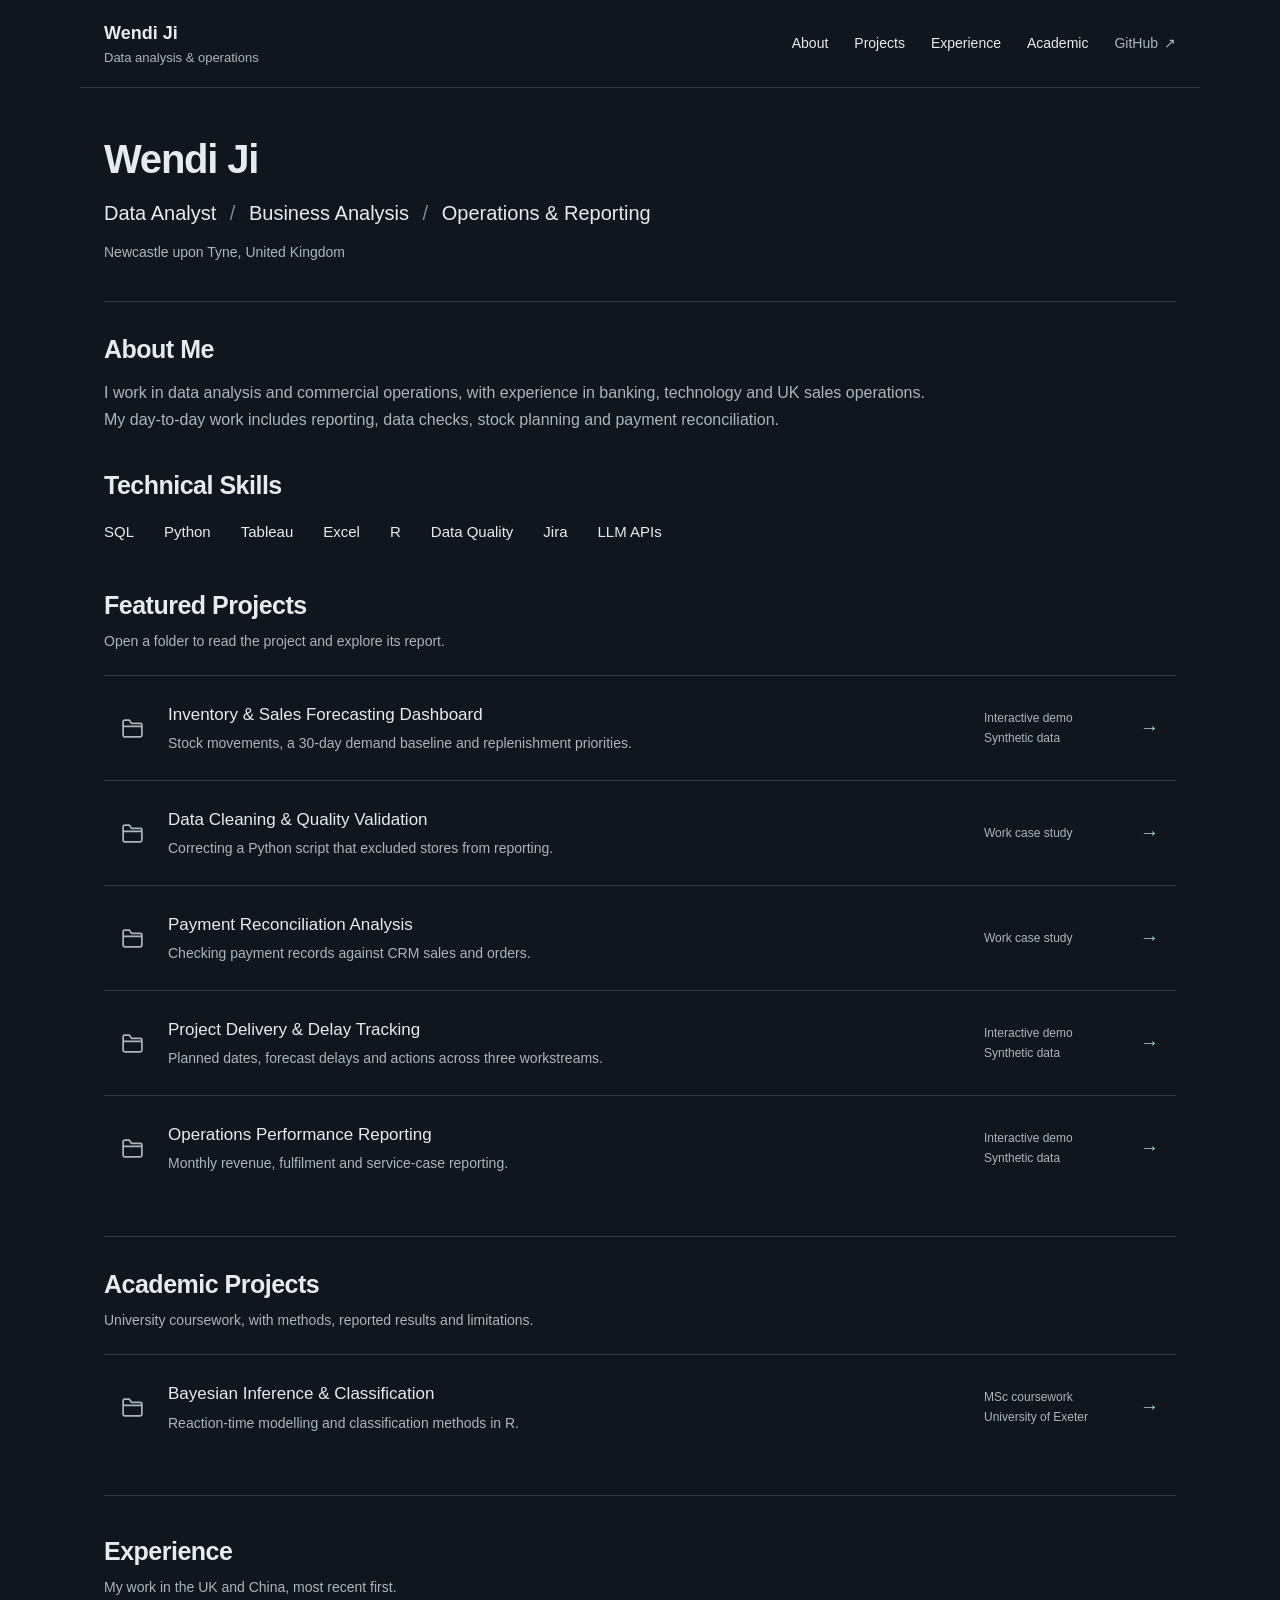
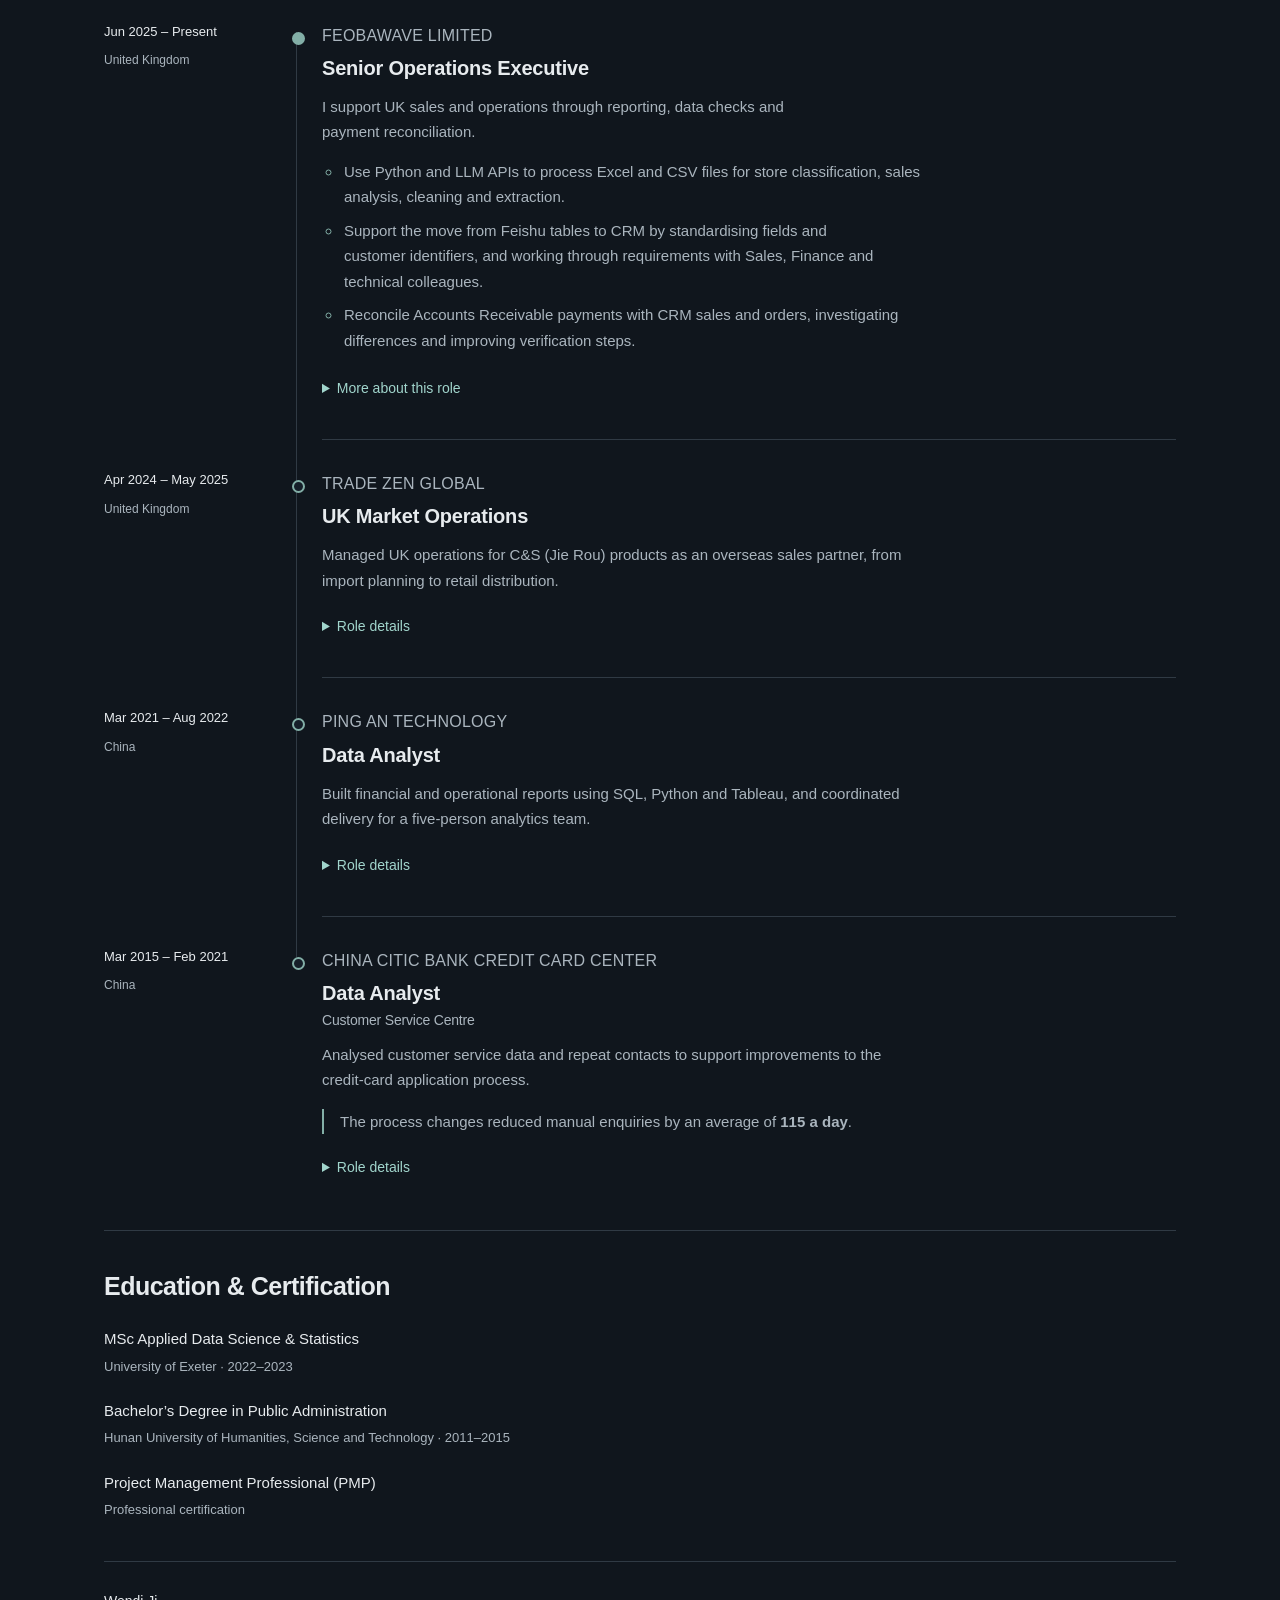
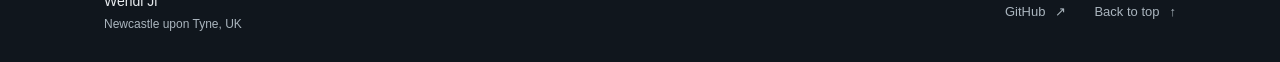
==== commit a6691f0d: "Organize portfolio into individual project folders and a compact homepage" ====
--- a/index.html
+++ b/index.html
@@ -3,80 +3,48 @@
 <head>
   <meta charset="utf-8">
   <meta name="viewport" content="width=device-width, initial-scale=1">
-  <meta name="description" content="Wendi Ji — data analysis and commercial operations. Work experience, interactive reporting projects and MSc statistics coursework.">
+  <meta name="description" content="Wendi Ji — data analysis, business analysis and operations reporting. Browse project folders, work experience and academic projects.">
   <meta name="theme-color" content="#10161d">
-  <title>Wendi Ji | Data analysis & operations</title>
+  <title>Wendi Ji | Data analysis &amp; operations</title>
   <link rel="stylesheet" href="assets/style.css?v=20261014-dark">
-  <link rel="stylesheet" href="assets/home.css?v=20261020">
+  <link rel="stylesheet" href="assets/home.css?v=20261020-folders">
 </head>
 <body id="top" class="portfolio-home">
   <a class="skip-link" href="#main">Skip to content</a>
   <header class="navigation">
-    <a class="brand" href="index.html" aria-current="page">Wendi Ji<span>Data analysis & operations</span></a>
-    <nav aria-label="Main navigation">
-      <a href="#portfolio">Projects</a><a href="#work">Experience</a><a href="#skills">Skills</a><a href="academic.html">Academic</a><a class="nav-external" href="https://github.com/WendyJ92">GitHub <span aria-hidden="true">↗</span></a>
-    </nav>
+    <a class="brand" href="index.html" aria-current="page">Wendi Ji<span>Data analysis &amp; operations</span></a>
+    <nav aria-label="Main navigation"><a href="#about">About</a><a href="#portfolio">Projects</a><a href="#work">Experience</a><a href="#academic-project">Academic</a><a class="nav-external" href="https://github.com/WendyJ92">GitHub <span aria-hidden="true">↗</span></a></nav>
   </header>
   <main id="main">
-    <section id="home" class="home-intro" aria-labelledby="hero-title">
-      <div>
-        <p class="intro-location">Newcastle upon Tyne, UK</p>
-        <h1 id="hero-title">Wendi Ji</h1>
-        <p class="intro-role">Data analysis & commercial operations</p>
-        <p class="intro-text">I work with sales, customer and stock data. My background spans banking analytics in China and commercial operations in the UK.</p>
-        <p class="intro-text">This is a collection of my reporting projects, a few things I’ve learned at work, and my MSc coursework.</p>
-        <div class="intro-links"><a class="text-link" href="#portfolio">View projects <span aria-hidden="true">↓</span></a><a class="quiet-link" href="#work">Read my experience</a></div>
-      </div>
-      <aside class="intro-note" aria-label="Current work and background">
-        <div><p class="small-label">Currently</p><p>Senior Operations Executive</p><span>FEOBAWAVE LIMITED · UK</span></div>
-        <div><p class="small-label">Previously</p><p>Commercial operations & banking analytics</p><span>Trade Zen Global · Ping An · CITIC</span></div>
-        <div><p class="small-label">Education</p><p>MSc Applied Data Science & Statistics</p><span>University of Exeter · 2022–2023</span></div>
-      </aside>
+    <section id="home" class="profile-header" aria-labelledby="hero-title">
+      <h1 id="hero-title">Wendi Ji</h1>
+      <p class="profile-role">Data Analyst <span aria-hidden="true">/</span> Business Analysis <span aria-hidden="true">/</span> Operations &amp; Reporting</p>
+      <p class="profile-location">Newcastle upon Tyne, United Kingdom</p>
     </section>
-
-    <section id="portfolio" aria-labelledby="portfolio-title">
-      <div class="home-section-heading"><h2 id="portfolio-title">Selected projects</h2><p>Independent reporting projects. All dashboard data is synthetic.</p></div>
-      <article class="selected-project" id="inventory-demo">
-        <div class="project-copy">
-          <p class="small-label">Purchase, sales & inventory</p>
-          <h3>What needs replenishing?</h3>
-          <p>I used the structure of an Excel stock tracker as the starting point for this dashboard, bringing sales, incoming orders and stock balances into one view.</p>
-          <p>It estimates stock at the end of the next 30 days and highlights possible shortages. You can check the calculations, filter the report and trace a balance back to its stock movements.</p>
-          <p class="project-note">HTML / JavaScript · Simulated transactions · Simple demand baseline</p>
-          <a class="project-link" href="inventory.html">Open PSI dashboard <span aria-hidden="true">↗</span></a>
-        </div>
-        <figure class="project-figure">
-          <a href="inventory.html" aria-label="Open the interactive PSI performance dashboard"><img src="assets/psi-dashboard-preview.png?v=20261020" width="1392" height="1175" alt="PSI dashboard with period, warehouse and category filters, stock indicators, sales trends and a product mix chart. All figures are synthetic." fetchpriority="high" decoding="async"></a>
-          <figcaption>From the working dashboard · September 2026 demo</figcaption>
-        </figure>
-      </article>
-      <div class="project-list">
-        <article id="project-demo"><div><h3><a href="dashboards.html#project-demo">Project delivery & delays <span aria-hidden="true">↗</span></a></h3><p>Compare planned and forecast dates across three workstreams. Review overdue tasks, reasons for delay and next steps.</p></div><p class="project-type">Interactive demo<br><span>Synthetic data</span></p></article>
-        <article id="demo"><div><h3><a href="dashboards.html#demo">Operations performance <span aria-hidden="true">↗</span></a></h3><p>A monthly view of revenue, fulfilment and service cases, with the underlying figures available to download.</p></div><p class="project-type">Interactive demo<br><span>Synthetic data</span></p></article>
-      </div>
+    <section id="about" class="profile-about" aria-labelledby="about-title">
+      <h2 id="about-title">About Me</h2>
+      <p>I work in data analysis and commercial operations, with experience in banking, technology and UK sales operations. My day-to-day work includes reporting, data checks, stock planning and payment reconciliation.</p>
     </section>
-
-    <section id="practice" class="practice-section" aria-labelledby="practice-title">
-      <div class="practice-label"><p class="small-label">From my current role</p><h2 id="practice-title">A reporting issue<br> I worked through</h2><p>FEOBAWAVE LIMITED</p></div>
-      <article class="practice-story" aria-labelledby="case-title">
-        <h3 id="case-title">Restoring stores dropped by a Python script</h3>
-        <p>An AI-generated Python script was dropping stores that had more than one sales representative in their history. I traced the issue to the filtering logic and corrected it.</p>
-        <p>The revised process kept the historical relationships and linked each store to its latest representative. I checked the results with a second LLM and documented the review steps.</p>
-        <div class="reporting-rule"><p class="small-label">The reporting rule</p><dl><div><dt>Current ownership</dt><dd>Use the most recent representative.</dd></div><div><dt>Sales history</dt><dd>Keep the earlier relationships.</dd></div></dl></div>
-        <p class="practice-note">This describes my work; employer data and code are not published here.</p>
-      </article>
+    <section id="skills" class="profile-skills" aria-labelledby="skills-title">
+      <h2 id="skills-title">Technical Skills</h2>
+      <ul class="technical-skills"><li>SQL</li><li>Python</li><li>Tableau</li><li>Excel</li><li>R</li><li>Data Quality</li><li>Jira</li><li>LLM APIs</li></ul>
     </section>
-
-    <section id="skills" aria-labelledby="skills-title">
-      <div class="home-section-heading"><h2 id="skills-title">Skills I use</h2></div>
-      <dl class="skills-list">
-        <div><dt>Analysis & reporting</dt><dd><p>Query data, investigate discrepancies and build recurring reports.</p><span>SQL / MySQL · Python · Tableau · Excel · R</span></dd></div>
-        <div><dt>Automation & data checks</dt><dd><p>Process Excel and CSV files, review generated code and check business rules.</p><span>Python · LLM APIs · Data validation</span></dd></div>
-        <div><dt>Project coordination</dt><dd><p>Clarify requirements, follow up dependencies and track delivery.</p><span>Jira · Stakeholder communication · Process improvement</span></dd></div>
-        <div><dt>Commercial operations</dt><dd><p>Work through stock needs, customer follow-up and payment differences.</p><span>CRM · Inventory planning · Reconciliation</span></dd></div>
-      </dl>
+    <section id="portfolio" class="folder-section" aria-labelledby="portfolio-title">
+      <div class="home-section-heading"><h2 id="portfolio-title">Featured Projects</h2><p>Open a folder to read the project and explore its report.</p></div>
+      <ul class="folder-list" aria-label="Project folders">
+        <li id="inventory-demo"><a class="folder-row" href="projects/inventory-sales/"><svg class="folder-icon" viewBox="0 0 24 24" aria-hidden="true" focusable="false"><path d="M3 7V5.5A1.5 1.5 0 0 1 4.5 4H9l2 3h8.5A1.5 1.5 0 0 1 21 8.5v10a1.5 1.5 0 0 1-1.5 1.5h-15A1.5 1.5 0 0 1 3 18.5V7Zm0 3h18"/></svg><span class="folder-copy"><strong>Inventory &amp; Sales Forecasting Dashboard</strong><span>Stock movements, a 30-day demand baseline and replenishment priorities.</span></span><span class="folder-kind"><span>Interactive demo</span><span>Synthetic data</span></span><span class="folder-arrow" aria-hidden="true">→</span></a></li>
+        <li id="practice"><a class="folder-row" href="projects/data-quality/"><svg class="folder-icon" viewBox="0 0 24 24" aria-hidden="true" focusable="false"><path d="M3 7V5.5A1.5 1.5 0 0 1 4.5 4H9l2 3h8.5A1.5 1.5 0 0 1 21 8.5v10a1.5 1.5 0 0 1-1.5 1.5h-15A1.5 1.5 0 0 1 3 18.5V7Zm0 3h18"/></svg><span class="folder-copy"><strong>Data Cleaning &amp; Quality Validation</strong><span>Correcting a Python script that excluded stores from reporting.</span></span><span class="folder-kind">Work case study</span><span class="folder-arrow" aria-hidden="true">→</span></a></li>
+        <li id="payment-demo"><a class="folder-row" href="projects/payment-reconciliation/"><svg class="folder-icon" viewBox="0 0 24 24" aria-hidden="true" focusable="false"><path d="M3 7V5.5A1.5 1.5 0 0 1 4.5 4H9l2 3h8.5A1.5 1.5 0 0 1 21 8.5v10a1.5 1.5 0 0 1-1.5 1.5h-15A1.5 1.5 0 0 1 3 18.5V7Zm0 3h18"/></svg><span class="folder-copy"><strong>Payment Reconciliation Analysis</strong><span>Checking payment records against CRM sales and orders.</span></span><span class="folder-kind">Work case study</span><span class="folder-arrow" aria-hidden="true">→</span></a></li>
+        <li id="project-demo"><a class="folder-row" href="projects/project-delivery/"><svg class="folder-icon" viewBox="0 0 24 24" aria-hidden="true" focusable="false"><path d="M3 7V5.5A1.5 1.5 0 0 1 4.5 4H9l2 3h8.5A1.5 1.5 0 0 1 21 8.5v10a1.5 1.5 0 0 1-1.5 1.5h-15A1.5 1.5 0 0 1 3 18.5V7Zm0 3h18"/></svg><span class="folder-copy"><strong>Project Delivery &amp; Delay Tracking</strong><span>Planned dates, forecast delays and actions across three workstreams.</span></span><span class="folder-kind"><span>Interactive demo</span><span>Synthetic data</span></span><span class="folder-arrow" aria-hidden="true">→</span></a></li>
+        <li id="demo"><a class="folder-row" href="projects/operations-reporting/"><svg class="folder-icon" viewBox="0 0 24 24" aria-hidden="true" focusable="false"><path d="M3 7V5.5A1.5 1.5 0 0 1 4.5 4H9l2 3h8.5A1.5 1.5 0 0 1 21 8.5v10a1.5 1.5 0 0 1-1.5 1.5h-15A1.5 1.5 0 0 1 3 18.5V7Zm0 3h18"/></svg><span class="folder-copy"><strong>Operations Performance Reporting</strong><span>Monthly revenue, fulfilment and service-case reporting.</span></span><span class="folder-kind"><span>Interactive demo</span><span>Synthetic data</span></span><span class="folder-arrow" aria-hidden="true">→</span></a></li>
+      </ul>
     </section>
-
+    <section id="academic-project" class="folder-section academic-folders" aria-labelledby="academic-title">
+      <div class="home-section-heading"><h2 id="academic-title">Academic Projects</h2><p>University coursework, with methods, reported results and limitations.</p></div>
+      <ul class="folder-list" aria-label="Academic project folders">
+<li id="exeter"><a class="folder-row" href="projects/academic-statistics/"><svg class="folder-icon" viewBox="0 0 24 24" aria-hidden="true" focusable="false"><path d="M3 7V5.5A1.5 1.5 0 0 1 4.5 4H9l2 3h8.5A1.5 1.5 0 0 1 21 8.5v10a1.5 1.5 0 0 1-1.5 1.5h-15A1.5 1.5 0 0 1 3 18.5V7Zm0 3h18"/></svg><span class="folder-copy"><strong>Bayesian Inference &amp; Classification</strong><span>Reaction-time modelling and classification methods in R.</span></span><span class="folder-kind"><span>MSc coursework</span><span>University of Exeter</span></span><span class="folder-arrow" aria-hidden="true">→</span></a></li>
+      </ul>
+    </section>
     <section id="work" aria-labelledby="work-title">
       <div class="home-section-heading"><h2 id="work-title">Experience</h2><p>My work in the UK and China, most recent first.</p></div>
       <ol class="timeline">
@@ -86,7 +54,7 @@
             <p class="employer">FEOBAWAVE LIMITED</p><h3>Senior Operations Executive</h3>
             <p>I support UK sales and operations through reporting, data checks and payment reconciliation.</p>
             <ul class="experience-points"><li>Use Python and LLM APIs to process Excel and CSV files for store classification, sales analysis, cleaning and extraction.</li><li>Support the move from Feishu tables to CRM by standardising fields and customer identifiers, and working through requirements with Sales, Finance and technical colleagues.</li><li>Reconcile Accounts Receivable payments with CRM sales and orders, investigating differences and improving verification steps.</li></ul>
-            <details class="role-details"><summary>More about this role</summary><ul class="experience-points"><li>Check sales, visit and product-coverage KPIs; analyse purchasing cycles to flag overdue follow-up and recommend CRM reminder rules.</li><li>Built an Excel purchase, sales and inventory tracker. Check bonuses and commissions against KPI rules and prepare weekly analysis of performance gaps, stock needs and risks.</li><li>Select between API automation and conversational AI according to the task, output quality and cost.</li></ul><a class="text-link" href="#practice">Read the Python example <span aria-hidden="true">↑</span></a></details>
+            <details class="role-details"><summary>More about this role</summary><ul class="experience-points"><li>Check sales, visit and product-coverage KPIs; analyse purchasing cycles to flag overdue follow-up and recommend CRM reminder rules.</li><li>Built an Excel purchase, sales and inventory tracker. Check bonuses and commissions against KPI rules and prepare weekly analysis of performance gaps, stock needs and risks.</li><li>Select between API automation and conversational AI according to the task, output quality and cost.</li></ul><a class="text-link" href="projects/data-quality/">Read the Python example <span aria-hidden="true">↑</span></a></details>
           </article>
         </li>
         <li class="timeline-item" id="trade-zen">
@@ -104,9 +72,10 @@
       </ol>
     </section>
 
-    <section id="academic-project" class="academic-section" aria-labelledby="academic-title">
-      <div class="home-section-heading"><h2 id="academic-title">Academic work</h2><p>A separate collection of university work, methods and reported results.</p></div>
-      <article class="academic-project" id="exeter"><div><p class="small-label">University of Exeter · MSc coursework</p><h3>Bayesian inference & classification</h3><p>Modelling variation in reaction times and comparing classification methods in R. The write-up covers the methods, reported results and limitations.</p><p class="project-note">MTHM017 · Advanced Topics in Statistics · R / JAGS / caret</p><a class="project-link" href="academic.html#academic-project">Read the project <span aria-hidden="true">↗</span></a></div><div class="education-note" id="about"><h3>Education & certification</h3><p><strong>MSc Applied Data Science & Statistics</strong><br>University of Exeter · 2022–2023</p><p><strong>Bachelor’s Degree in Public Administration</strong><br>Hunan University of Humanities, Science and Technology · 2011–2015</p><p>Project Management Professional (PMP)</p></div></article>
+
+    <section id="education" class="education-section" aria-labelledby="education-title">
+      <h2 id="education-title">Education &amp; Certification</h2>
+      <dl class="education-list"><div><dt>MSc Applied Data Science &amp; Statistics</dt><dd>University of Exeter · 2022–2023</dd></div><div><dt>Bachelor’s Degree in Public Administration</dt><dd>Hunan University of Humanities, Science and Technology · 2011–2015</dd></div><div><dt>Project Management Professional (PMP)</dt><dd>Professional certification</dd></div></dl>
     </section>
   </main>
   <footer><p><strong>Wendi Ji</strong><br>Newcastle upon Tyne, UK</p><div><a href="https://github.com/WendyJ92">GitHub <span aria-hidden="true">↗</span></a><a href="#top">Back to top <span aria-hidden="true">↑</span></a></div></footer>
--- a/assets/home.css
+++ b/assets/home.css
@@ -1,145 +1,85 @@
-/* Homepage: a personal introduction, working projects and a readable CV. */
-.portfolio-home {
-  --paper: #10161d;
-  --white: #151e28;
-  --ink: #e7ebee;
-  --muted: #aab5be;
-  --accent: #a1d5cc;
-  --green: #83afa7;
-  --line: #303a44;
+/* A compact profile and a folder index for individual projects. */
+.portfolio-home { --paper:#10161d; --white:#151e28; --ink:#e7ebee; --muted:#aab5be; --accent:#a1d5cc; --green:#83afa7; --line:#303a44; }
+.portfolio-home .navigation { min-height:88px; }
+.portfolio-home .brand::before { display:none; }
+.portfolio-home .brand { font-size:18px; }
+.portfolio-home .brand span { font-size:13px; }
+.portfolio-home nav { gap:4px 26px; }
+.portfolio-home main > section { padding-block:40px; }
+.portfolio-home h2 { font-size:25px; letter-spacing:-.02em; }
+.portfolio-home p, .portfolio-home li { text-wrap:pretty; }
+.portfolio-home .profile-header { padding-block:48px 36px; }
+.profile-header h1 { font-size:40px; font-weight:550; letter-spacing:-.03em; }
+.profile-role { font-size:20px; line-height:1.6; margin-top:14px; }
+.profile-role > span { color:#7d8b98; margin-inline:8px; }
+.profile-location { color:var(--muted); font-size:14px; margin-top:12px; }
+.portfolio-home .profile-about { border-bottom:0; padding-block:32px 24px; }
+.profile-about > p { color:var(--muted); margin-top:14px; max-width:94ch; }
+.portfolio-home .profile-skills { border-bottom:0; padding-block:12px 26px; }
+.technical-skills { display:flex; flex-wrap:wrap; gap:10px 30px; padding:0; margin:18px 0 0; list-style:none; font-size:15px; }
+.portfolio-home .folder-section { padding-block:20px 36px; }
+.home-section-heading { margin-bottom:22px; }
+.home-section-heading > p { color:var(--muted); margin-top:8px; font-size:14px; }
+.folder-list { list-style:none; padding:0; margin:0; }
+.folder-list > li { border-top:1px solid var(--line); scroll-margin-top:24px; }
+.folder-row { display:grid; grid-template-columns:28px minmax(0,1fr) 136px 20px; align-items:center; gap:20px; min-height:104px; padding:20px 16px; border-radius:3px; }
+.folder-row:hover { background:var(--white); color:var(--ink); text-decoration:none; }
+.folder-row:hover .folder-copy > strong { color:var(--accent); text-decoration:underline; text-underline-offset:4px; }
+.folder-icon { width:25px; height:25px; stroke:var(--muted); stroke-width:1.65; fill:none; stroke-linecap:round; stroke-linejoin:round; }
+.folder-copy { min-width:0; }
+.folder-copy > strong { display:block; font-size:17px; font-weight:500; line-height:1.5; }
+.folder-copy > span { display:block; color:var(--muted); font-size:14px; margin-top:5px; line-height:1.6; }
+.folder-kind { color:var(--muted); font-size:12px; line-height:1.7; }
+.folder-kind > span { display:block; }
+.folder-arrow { color:var(--accent); font-size:19px; }
+.portfolio-home .academic-folders { padding-top:32px; }
+.portfolio-home .timeline-item { grid-template-columns:170px minmax(0,1fr); gap:48px; padding-bottom:30px; }
+.portfolio-home .timeline-content { padding-bottom:28px; }
+.portfolio-home .timeline-item:last-child, .portfolio-home .timeline-item:last-child .timeline-content { padding-bottom:0; }
+.portfolio-home .employer { color:var(--muted); font-size:12px; letter-spacing:.015em; margin-bottom:6px; }
+.portfolio-home .timeline-content > .employer { font-size:12px; }
+.portfolio-home .timeline-content h3 { font-size:20px; margin-bottom:12px; }
+.portfolio-home .timeline-content > p:not(.employer) { font-size:15px; }
+.portfolio-home .experience-points { line-height:1.7; margin-block:14px; font-size:15px; }
+.portfolio-home .experience-points li { margin-bottom:8px; }
+.portfolio-home .timeline-date > p { font-size:13px; }
+.portfolio-home .timeline-category { font-size:12px; }
+.role-details { margin-top:12px; }
+.role-details summary { color:var(--accent); font-size:14px; min-height:44px; padding-block:10px; cursor:pointer; width:fit-content; }
+.role-details summary:hover { text-decoration:underline; text-underline-offset:4px; }
+.role-details[open] { padding-bottom:6px; }
+.role-details .experience-points { margin-top:4px; }
+.portfolio-home .timeline-content .experience-result { color:var(--ink); border-left:2px solid var(--green); padding-left:16px; margin-top:16px; }
+.education-list { display:grid; gap:20px; margin-top:24px; }
+.education-list dt { font-size:15px; }
+.education-list dd { font-size:13px; color:var(--muted); margin-top:4px; }
+.portfolio-home footer { padding-block:28px; }
+.portfolio-home footer p { margin:0; }
+.portfolio-home footer strong { color:var(--ink); font-size:14px; font-weight:500; }
+.portfolio-home footer > div { display:flex; align-items:center; gap:28px; }
+.portfolio-home footer a { display:inline-flex; align-items:center; gap:10px; min-height:44px; font-size:13px; }
+@media(max-width:800px) { .folder-row { gap:16px; grid-template-columns:28px minmax(0,1fr) 112px 18px; padding-inline:8px; } }
+@media(max-width:700px) {
+  .portfolio-home nav { gap:0 14px; font-size:13px; }
+  .portfolio-home main > section { padding-block:32px; }
+  .portfolio-home h2 { font-size:23px; }
+  .profile-header h1 { font-size:34px; }
+  .profile-role { font-size:18px; }
+  .home-section-heading { margin-bottom:20px; }
+  .portfolio-home .timeline-item { display:block; padding-bottom:28px; }
+  .portfolio-home .timeline-date { margin-bottom:12px; }
+  .portfolio-home footer > p { width:auto; order:0; }
 }
-.portfolio-home .navigation { min-height: 96px; }
-.portfolio-home .brand::before { display: none; }
-.portfolio-home .brand { font-size: 18px; }
-.portfolio-home .brand span { font-size: 13px; }
-.portfolio-home nav { gap: 4px 26px; }
-.portfolio-home main > section { padding-block: 56px; }
-.portfolio-home h2 { font-size: 27px; letter-spacing: -.02em; }
-.portfolio-home h3 { font-size: 21px; }
-.portfolio-home p, .portfolio-home li { text-wrap: pretty; }
-.portfolio-home .home-intro { display: grid; grid-template-columns: minmax(0,1.65fr) minmax(0,1fr); gap: 96px; align-items: center; padding-block: 76px 64px; }
-.intro-location { color: var(--muted); font-size: 14px; margin-bottom: 18px; }
-.home-intro h1 { font-size: clamp(44px, 5.5vw, 68px); line-height: 1.08; font-weight: 500; letter-spacing: -.04em; }
-.intro-role { font-size: 22px; line-height: 1.5; margin-top: 14px; color: var(--ink); }
-.intro-text { color: var(--muted); max-width: 57ch; margin-top: 22px; }
-.intro-text + .intro-text { margin-top: 12px; }
-.intro-links { display: flex; flex-wrap: wrap; gap: 12px 28px; align-items: center; margin-top: 24px; }
-.quiet-link { display: inline-flex; align-items: center; min-height: 44px; color: var(--muted); font-size: 14px; text-decoration: underline; text-underline-offset: 5px; }
-.intro-note { border-left: 1px solid var(--line); padding-left: 28px; }
-.intro-note > div + div { margin-top: 24px; }
-.small-label { color: var(--muted); font-size: 12px; line-height: 1.6; font-weight: 400; letter-spacing: .015em; }
-.intro-note .small-label { margin-bottom: 5px; }
-.intro-note p + p { margin-top: 0; }
-.intro-note p:not(.small-label) { font-size: 15px; line-height: 1.55; }
-.intro-note span { display: block; font-size: 12px; color: var(--muted); margin-top: 6px; }
-.home-section-heading { margin-bottom: 32px; }
-.home-section-heading > p { color: var(--muted); margin-top: 10px; font-size: 15px; }
-.selected-project { display: grid; grid-template-columns: minmax(0,.9fr) minmax(0,1.25fr); gap: 44px; align-items: center; padding-bottom: 32px; }
-.project-copy { min-width: 0; }
-.project-copy h3 { font-size: 26px; margin-top: 8px; margin-bottom: 18px; }
-.project-copy > p:not(.small-label):not(.project-note) { color: var(--muted); font-size: 15px; }
-.project-note { font-size: 12px; color: var(--muted); margin-top: 20px; line-height: 1.7; }
-.project-link { display: inline-flex; align-items: center; min-height: 44px; gap: 18px; color: var(--accent); font-size: 14px; margin-top: 14px; text-decoration: underline; text-underline-offset: 5px; }
-.project-figure { min-width: 0; margin: 0; }
-.project-figure > a { display: block; border: 1px solid #41505c; border-radius: 4px; overflow: hidden; background: #0b121b; }
-.project-figure img { display: block; width: 100%; height: auto; }
-.project-figure figcaption { font-size: 12px; color: var(--muted); margin-top: 10px; }
-.project-list article { display: grid; grid-template-columns: minmax(0,1fr) 140px; gap: 40px; padding-block: 24px; border-top: 1px solid var(--line); }
-.project-list article:last-child { padding-bottom: 0; }
-.project-list h3 { font-size: 18px; margin-bottom: 8px; }
-.project-list h3 a { display: inline-flex; align-items: center; gap: 14px; min-height: 32px; }
-.project-list h3 span { color: var(--accent); font-size: 16px; }
-.project-list article > div > p { color: var(--muted); font-size: 15px; max-width: 75ch; }
-.project-type { color: var(--ink); font-size: 12px; text-align: right; padding-top: 6px; }
-.project-type span { color: var(--muted); }
-.practice-section { display: grid; grid-template-columns: minmax(0,.75fr) minmax(0,1.6fr); gap: 64px; }
-.practice-label h2 { margin-top: 12px; }
-.practice-label > p:last-child { font-size: 12px; color: var(--muted); margin-top: 20px; }
-.practice-story { min-width: 0; }
-.practice-story > p { font-size: 15px; color: var(--muted); margin-top: 16px; }
-.reporting-rule { margin-top: 24px; padding: 18px 20px; border-left: 2px solid var(--green); background: #151e28; }
-.reporting-rule dl { margin-top: 12px; }
-.reporting-rule dl > div { display: grid; grid-template-columns: 145px minmax(0,1fr); gap: 12px; font-size: 14px; }
-.reporting-rule dl > div + div { margin-top: 8px; }
-.reporting-rule dt { color: var(--ink); }
-.reporting-rule dd { color: var(--muted); }
-.practice-story .practice-note { font-size: 12px; }
-.skills-list { display: grid; grid-template-columns: 1fr 1fr; gap: 28px 48px; }
-.skills-list > div { padding-top: 16px; border-top: 1px solid var(--line); }
-.skills-list dt { font-size: 16px; font-weight: 600; margin-bottom: 8px; }
-.skills-list dd p { color: var(--muted); font-size: 15px; }
-.skills-list dd span { display: block; color: var(--muted); font-size: 12px; margin-top: 12px; }
-.portfolio-home .timeline-item { grid-template-columns: 170px minmax(0,1fr); gap: 48px; padding-bottom: 30px; }
-.portfolio-home .timeline-content { padding-bottom: 28px; }
-.portfolio-home .timeline-item:last-child, .portfolio-home .timeline-item:last-child .timeline-content { padding-bottom: 0; }
-.portfolio-home .employer { color: var(--muted); font-size: 12px; letter-spacing: .015em; margin-bottom: 6px; }
-.portfolio-home .timeline-content > .employer { font-size: 12px; }
-.portfolio-home .timeline-content h3 { font-size: 20px; margin-bottom: 12px; }
-.portfolio-home .timeline-content > p:not(.employer) { font-size: 15px; }
-.portfolio-home .experience-points { line-height: 1.7; margin-block: 14px; font-size: 15px; }
-.portfolio-home .experience-points li { margin-bottom: 8px; }
-.portfolio-home .timeline-date > p { font-size: 13px; }
-.portfolio-home .timeline-category { font-size: 12px; }
-.role-details { margin-top: 12px; }
-.role-details summary { color: var(--accent); font-size: 14px; min-height: 44px; padding-block: 10px; cursor: pointer; width: fit-content; }
-.role-details summary:hover { text-decoration: underline; text-underline-offset: 4px; }
-.role-details[open] { padding-bottom: 6px; }
-.role-details .experience-points { margin-top: 4px; }
-.portfolio-home .timeline-content .experience-result { color: var(--ink); border-left: 2px solid var(--green); padding-left: 16px; margin-top: 16px; }
-.academic-project { display: grid; grid-template-columns: 1.2fr 1fr; gap: 64px; }
-.academic-project > div { min-width: 0; }
-.academic-project h3 { margin-top: 8px; margin-bottom: 14px; }
-.academic-project > div > p:not(.small-label):not(.project-note) { color: var(--muted); font-size: 15px; }
-.education-note { border-left: 1px solid var(--line); padding-left: 32px; }
-.education-note h3 { font-size: 15px; margin-top: 0; margin-bottom: 18px; }
-.academic-project .education-note p { font-size: 13px; }
-.education-note strong { font-weight: 400; color: var(--ink); }
-.portfolio-home footer { padding-block: 28px; }
-.portfolio-home footer p { margin: 0; }
-.portfolio-home footer strong { color: var(--ink); font-size: 14px; font-weight: 500; }
-.portfolio-home footer > div { display: flex; align-items: center; gap: 28px; }
-.portfolio-home footer a { display: inline-flex; align-items: center; gap: 10px; min-height: 44px; font-size: 13px; }
-@media (max-width: 1000px) {
-  .portfolio-home .home-intro { gap: 48px; }
-  .selected-project { gap: 28px; grid-template-columns: minmax(0,1fr) minmax(0,1fr); }
-  .practice-section { gap: 32px; }
-  .academic-project { gap: 32px; }
+@media(max-width:540px) {
+  .portfolio-home .profile-header { padding-block:32px; }
+  .profile-role > span { margin-inline:3px; }
+  .technical-skills { gap:10px 22px; font-size:14px; }
+  .folder-row { grid-template-columns:24px minmax(0,1fr) 16px; gap:8px 14px; align-items:start; padding:20px 0; }
+  .folder-icon { width:23px; height:23px; margin-top:1px; }
+  .folder-copy > strong { font-size:16px; }
+  .folder-copy > span { font-size:14px; }
+  .folder-kind { grid-column:2; }
+  .folder-kind > span { display:inline; }
+  .folder-kind > span + span::before { content:' · '; }
+  .folder-arrow { grid-column:3; grid-row:1; }
 }
-@media (max-width: 760px) {
-  .portfolio-home .home-intro { grid-template-columns: 1fr; gap: 32px; padding-block: 44px; }
-  .intro-note { display: grid; grid-template-columns: repeat(3,minmax(0,1fr)); gap: 24px; border-left: 0; border-top: 1px solid var(--line); padding: 24px 0 0; }
-  .intro-note > div + div { margin-top: 0; }
-  .selected-project { grid-template-columns: 1fr; gap: 24px; }
-  .project-copy { max-width: 64ch; }
-  .practice-section { grid-template-columns: 1fr; }
-  .practice-label h2 br { display: none; }
-  .practice-label > p:last-child { margin-top: 10px; }
-  .academic-project { grid-template-columns: 1fr; }
-  .education-note { border-left: 0; border-top: 1px solid var(--line); padding: 24px 0 0; }
-}
-@media (max-width: 700px) {
-  .portfolio-home nav { gap: 0 20px; font-size: 13px; }
-  .portfolio-home main > section { padding-block: 40px; }
-  .portfolio-home h2 { font-size: 25px; }
-  .intro-role { font-size: 20px; }
-  .home-section-heading { margin-bottom: 24px; }
-  .portfolio-home .timeline-item { display: block; padding-bottom: 28px; }
-  .portfolio-home .timeline-date { margin-bottom: 12px; }
-  .portfolio-home footer > p { width: auto; order: 0; }
-}
-@media (max-width: 540px) {
-  .intro-note { display: block; padding-top: 20px; }
-  .intro-note > div { display: grid; grid-template-columns: 82px minmax(0,1fr); gap: 4px 14px; }
-  .intro-note > div + div { margin-top: 18px; }
-  .intro-note .small-label { margin: 0; grid-row: 1 / 3; }
-  .intro-note span { grid-column: 2; margin-top: 0; }
-  .intro-note p:not(.small-label) { font-size: 14px; }
-  .project-copy h3 { font-size: 24px; }
-  .project-list article { grid-template-columns: 1fr; gap: 12px; }
-  .project-type { text-align: left; padding: 0; }
-  .project-type br { display: none; }
-  .project-type span::before { content: ' · '; }
-  .skills-list { grid-template-columns: 1fr; gap: 22px; }
-  .reporting-rule dl > div { grid-template-columns: 1fr; gap: 2px; }
-  .reporting-rule dl > div + div { margin-top: 12px; }
-}
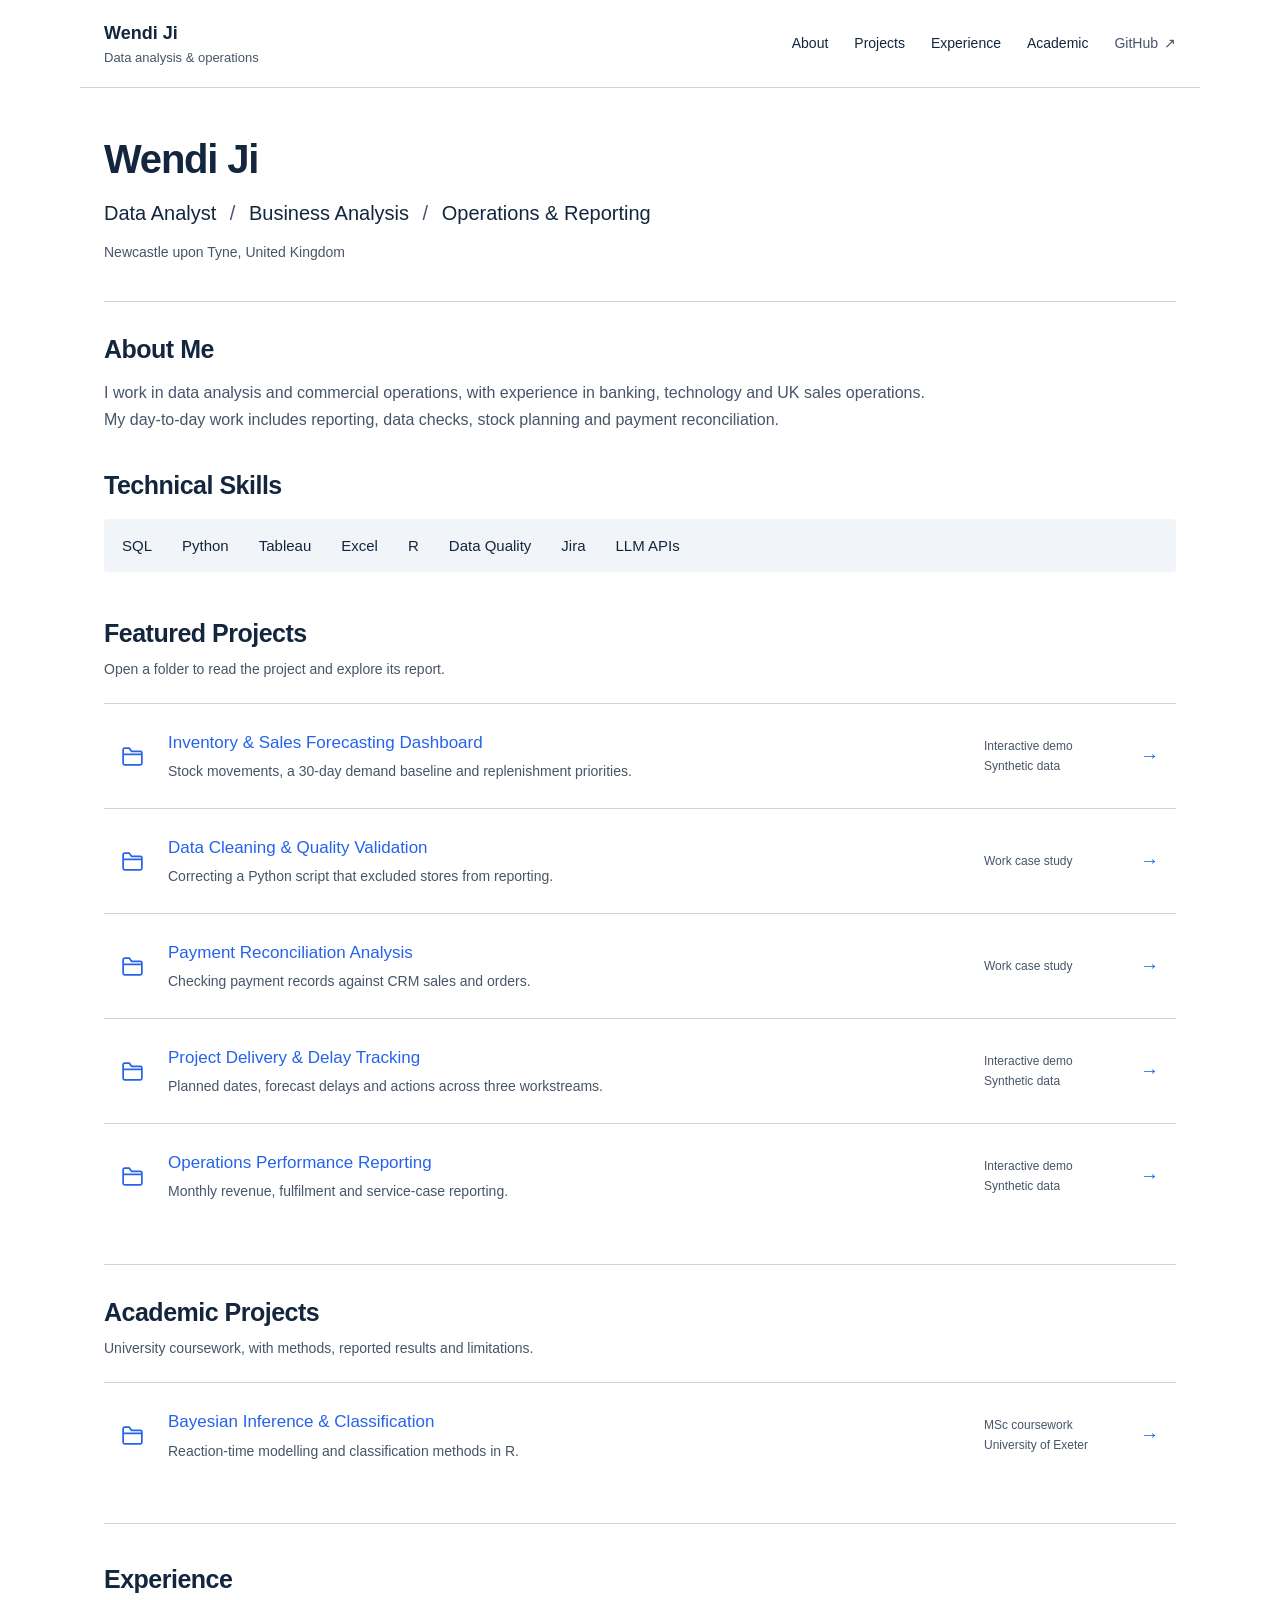
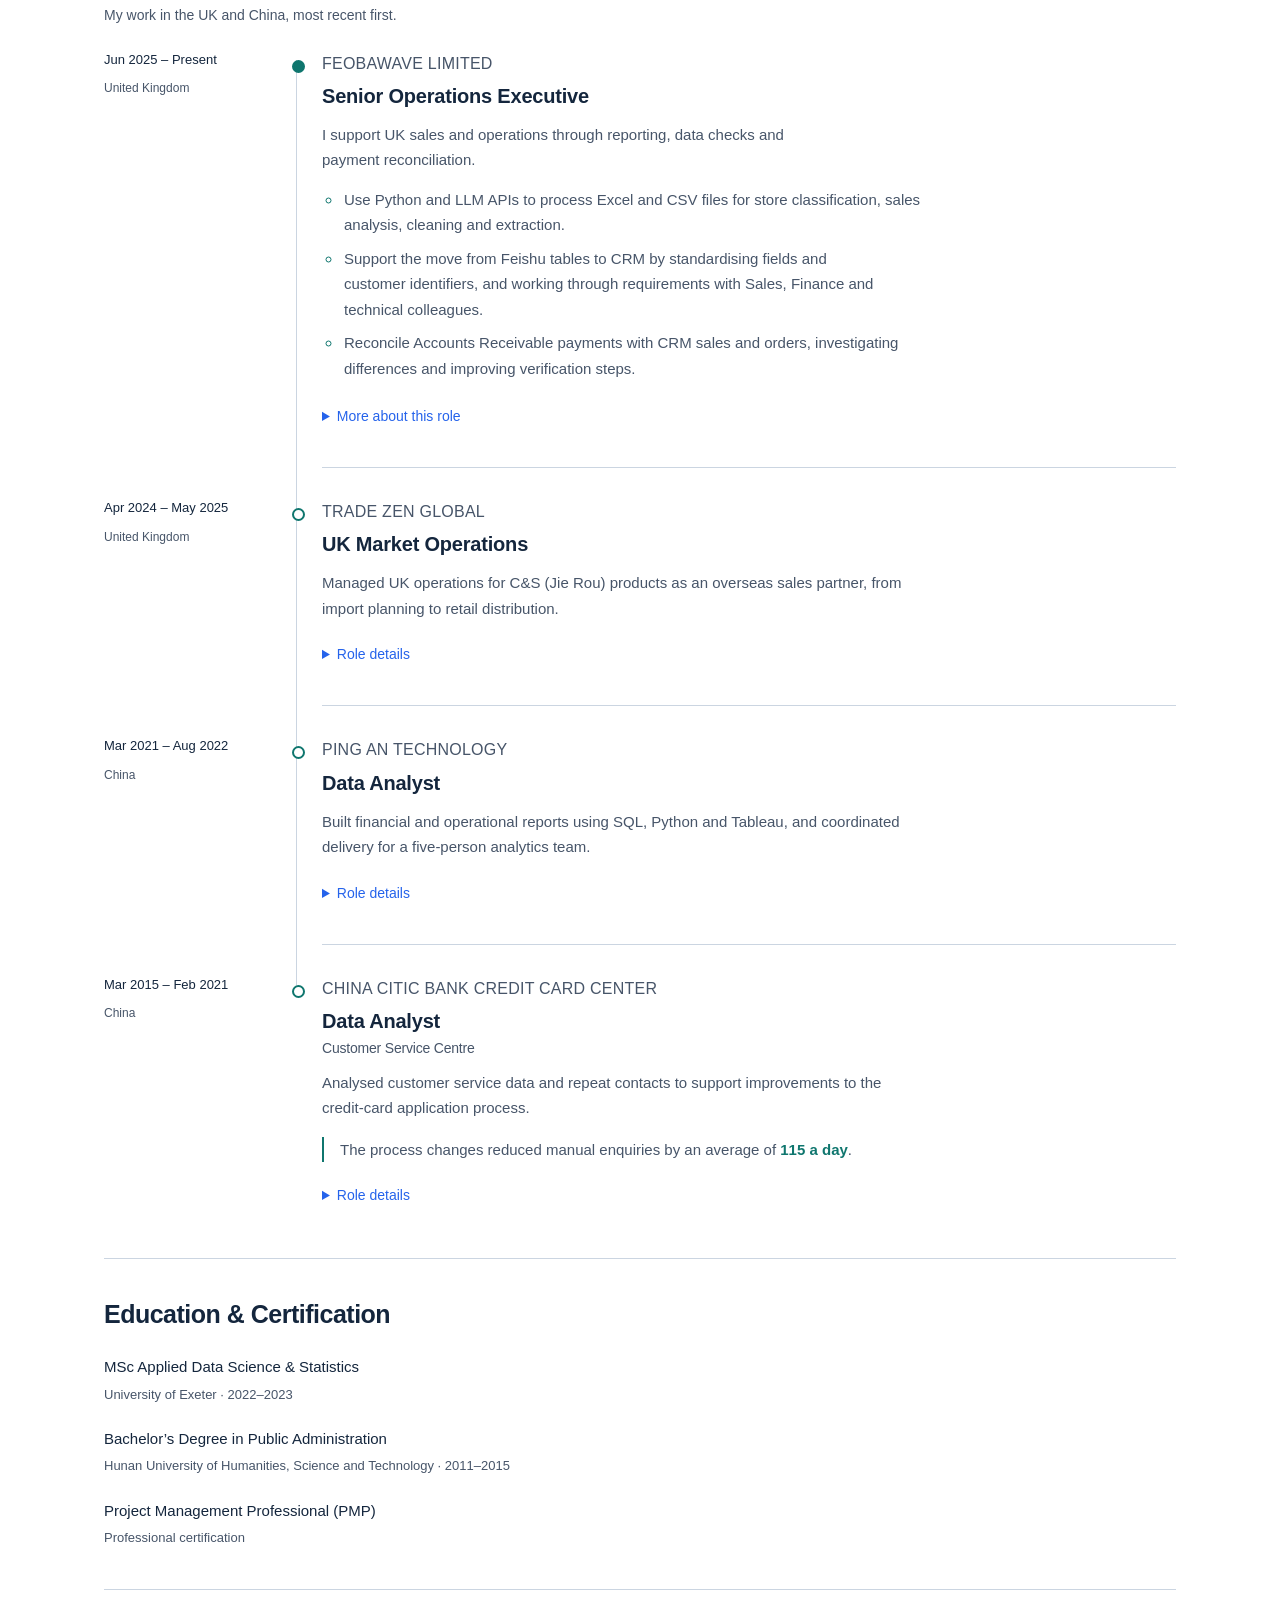
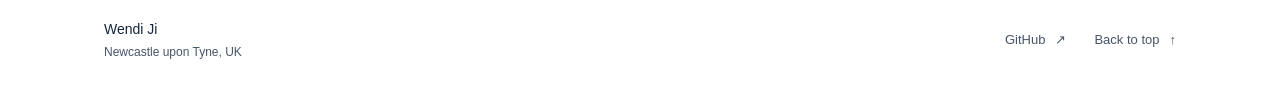
==== commit e5130f13: "Apply navy, blue and teal light palette across the portfolio" ====
--- a/index.html
+++ b/index.html
@@ -4,10 +4,10 @@
   <meta charset="utf-8">
   <meta name="viewport" content="width=device-width, initial-scale=1">
   <meta name="description" content="Wendi Ji — data analysis, business analysis and operations reporting. Browse project folders, work experience and academic projects.">
-  <meta name="theme-color" content="#10161d">
+  <meta name="theme-color" content="#FFFFFF">
   <title>Wendi Ji | Data analysis &amp; operations</title>
-  <link rel="stylesheet" href="assets/style.css?v=20261014-dark">
-  <link rel="stylesheet" href="assets/home.css?v=20261020-folders">
+  <link rel="stylesheet" href="assets/style.css?v=20261021-palette">
+  <link rel="stylesheet" href="assets/home.css?v=20261021-palette">
 </head>
 <body id="top" class="portfolio-home">
   <a class="skip-link" href="#main">Skip to content</a>
--- a/assets/style.css
+++ b/assets/style.css
@@ -1,19 +1,22 @@
 :root {
   --font-sans: -apple-system, BlinkMacSystemFont, 'Segoe UI', sans-serif;
-  --paper: #0b121b;
-  --white: #111c29;
-  --ink: #e7eff6;
-  --muted: #a4b5c6;
-  --accent: #66e0ce;
-  --green: #4bbda9;
-  --sage: #142232;
-  --line: #2c3c4c;
-  --warning: #ffb08c;
+  --navy: #14263D;
+  --blue: #2563EB;
+  --teal: #0F766E;
+  --paper: #FFFFFF;
+  --white: #FFFFFF;
+  --ink: var(--navy);
+  --muted: #475569;
+  --accent: var(--blue);
+  --green: var(--teal);
+  --sage: #F1F5F9;
+  --line: #CBD5E1;
+  --warning: #B45309;
 }
 * { box-sizing: border-box; }
-html { color-scheme: dark; scroll-behavior: smooth; scroll-padding-top: 24px; }
+html { color-scheme: light; scroll-behavior: smooth; scroll-padding-top: 24px; }
 body { margin: 0; color: var(--ink); background: var(--paper); font: 16px/1.7 var(--font-sans); -webkit-font-smoothing: antialiased; }
-::selection { background: #22594f; color: #ffffff; }
+::selection { background: var(--accent); color: #FFFFFF; }
 a { color: inherit; text-decoration: none; }
 a:hover { color: var(--accent); text-decoration: underline; text-underline-offset: 4px; }
 a, button, select, summary { -webkit-tap-highlight-color: transparent; touch-action: manipulation; }
@@ -49,9 +52,9 @@
 .intro { max-width: 62ch; font-size: 17px; line-height: 1.75; color: var(--muted); margin-top: 24px; }
 .actions { display: flex; flex-wrap: wrap; align-items: center; gap: 12px 24px; margin-top: 28px; }
 .button { display: inline-flex; align-items: center; justify-content: center; gap: 16px; min-height: 46px; padding: 10px 20px; background: var(--accent); border: 1px solid var(--accent); border-radius: 6px; color: var(--paper); font-size: 14px; font-weight: 500; }
-.button:hover { color: var(--paper); background: #a0f2e4; border-color: #a0f2e4; text-decoration: none; }
+.button:hover { color: var(--paper); background: #1D4ED8; border-color: #1D4ED8; text-decoration: none; }
 .text-link { display: inline-flex; align-items: center; gap: 10px; min-height: 44px; color: var(--accent); font-size: 14px; }
-.hero-summary { background: linear-gradient(145deg, #172a38, var(--white)); border: 1px solid var(--line); border-radius: 8px; padding: 24px; }
+.hero-summary { background: var(--sage); border: 1px solid var(--line); border-radius: 8px; padding: 24px; }
 .hero-summary > p { font-size: 14px; color: var(--muted); margin-bottom: 20px; }
 .credentials { display: grid; gap: 20px; }
 .credentials > div + div { border-top: 1px solid var(--line); padding-top: 20px; }
@@ -103,13 +106,13 @@
 .dashboard-top, .chart-heading { display: flex; align-items: center; justify-content: space-between; gap: 24px; }
 .dashboard-top p { color: var(--muted); font-size: 14px; margin-top: 8px; }
 label { color: var(--muted); font-size: 14px; }
-select { display: block; width: 100%; min-height: 44px; min-width: 175px; padding: 8px 30px 8px 12px; margin-top: 6px; border: 1px solid #60768b; border-radius: 6px; background: var(--white); color: var(--ink); font-size: 14px; cursor: pointer; }
+select { display: block; width: 100%; min-height: 44px; min-width: 175px; padding: 8px 30px 8px 12px; margin-top: 6px; border: 1px solid #64748B; border-radius: 6px; background: var(--white); color: var(--ink); font-size: 14px; cursor: pointer; }
 .metrics { display: grid; grid-template-columns: repeat(3, minmax(0, 1fr)); gap: 16px; margin: 24px 0 32px; }
 .metric { min-width: 0; background: var(--sage); padding: 20px; border-radius: 8px; }
 .metric span { display: block; color: var(--muted); font-size: 14px; }
-.metric strong { display: block; font-size: 30px; line-height: 1.3; font-weight: 600; margin-top: 8px; font-variant-numeric: tabular-nums; }
+.metric strong { color: var(--green); display: block; font-size: 30px; line-height: 1.3; font-weight: 600; margin-top: 8px; font-variant-numeric: tabular-nums; }
 .chart-heading h4 { font-size: 18px; }
-button { min-height: 44px; padding: 10px 14px; border: 1px solid #60768b; border-radius: 6px; color: var(--accent); background: var(--white); font-size: 14px; cursor: pointer; }
+button { min-height: 44px; padding: 10px 14px; border: 1px solid #64748B; border-radius: 6px; color: var(--accent); background: var(--white); font-size: 14px; cursor: pointer; }
 button:hover { background: var(--sage); }
 .chart { display: flex; flex-direction: column; gap: 16px; margin: 24px 0; }
 .bar-row { display: grid; grid-template-columns: 44px minmax(0, 1fr) 78px; align-items: center; gap: 16px; font-size: 14px; }
@@ -178,6 +181,6 @@
   footer > p { width: 100%; order: 3; }
 }
 @media (prefers-reduced-motion: reduce) {
-  html { color-scheme: dark; scroll-behavior: auto; }
+  html { color-scheme: light; scroll-behavior: auto; }
   *, *::before, *::after { animation: none !important; transition: none !important; }
 }
--- a/assets/home.css
+++ b/assets/home.css
@@ -1,5 +1,4 @@
 /* A compact profile and a folder index for individual projects. */
-.portfolio-home { --paper:#10161d; --white:#151e28; --ink:#e7ebee; --muted:#aab5be; --accent:#a1d5cc; --green:#83afa7; --line:#303a44; }
 .portfolio-home .navigation { min-height:88px; }
 .portfolio-home .brand::before { display:none; }
 .portfolio-home .brand { font-size:18px; }
@@ -11,23 +10,23 @@
 .portfolio-home .profile-header { padding-block:48px 36px; }
 .profile-header h1 { font-size:40px; font-weight:550; letter-spacing:-.03em; }
 .profile-role { font-size:20px; line-height:1.6; margin-top:14px; }
-.profile-role > span { color:#7d8b98; margin-inline:8px; }
+.profile-role > span { color:var(--muted); margin-inline:8px; }
 .profile-location { color:var(--muted); font-size:14px; margin-top:12px; }
 .portfolio-home .profile-about { border-bottom:0; padding-block:32px 24px; }
 .profile-about > p { color:var(--muted); margin-top:14px; max-width:94ch; }
 .portfolio-home .profile-skills { border-bottom:0; padding-block:12px 26px; }
-.technical-skills { display:flex; flex-wrap:wrap; gap:10px 30px; padding:0; margin:18px 0 0; list-style:none; font-size:15px; }
+.technical-skills { background:var(--sage); border-radius:4px; display:flex; flex-wrap:wrap; gap:10px 30px; padding:14px 18px; margin:18px 0 0; list-style:none; font-size:15px; }
 .portfolio-home .folder-section { padding-block:20px 36px; }
 .home-section-heading { margin-bottom:22px; }
 .home-section-heading > p { color:var(--muted); margin-top:8px; font-size:14px; }
 .folder-list { list-style:none; padding:0; margin:0; }
 .folder-list > li { border-top:1px solid var(--line); scroll-margin-top:24px; }
 .folder-row { display:grid; grid-template-columns:28px minmax(0,1fr) 136px 20px; align-items:center; gap:20px; min-height:104px; padding:20px 16px; border-radius:3px; }
-.folder-row:hover { background:var(--white); color:var(--ink); text-decoration:none; }
+.folder-row:hover { background:var(--sage); color:var(--ink); text-decoration:none; }
 .folder-row:hover .folder-copy > strong { color:var(--accent); text-decoration:underline; text-underline-offset:4px; }
-.folder-icon { width:25px; height:25px; stroke:var(--muted); stroke-width:1.65; fill:none; stroke-linecap:round; stroke-linejoin:round; }
+.folder-icon { width:25px; height:25px; stroke:var(--accent); stroke-width:1.65; fill:none; stroke-linecap:round; stroke-linejoin:round; }
 .folder-copy { min-width:0; }
-.folder-copy > strong { display:block; font-size:17px; font-weight:500; line-height:1.5; }
+.folder-copy > strong { color:var(--accent); display:block; font-size:17px; font-weight:500; line-height:1.5; }
 .folder-copy > span { display:block; color:var(--muted); font-size:14px; margin-top:5px; line-height:1.6; }
 .folder-kind { color:var(--muted); font-size:12px; line-height:1.7; }
 .folder-kind > span { display:block; }
@@ -50,6 +49,7 @@
 .role-details[open] { padding-bottom:6px; }
 .role-details .experience-points { margin-top:4px; }
 .portfolio-home .timeline-content .experience-result { color:var(--ink); border-left:2px solid var(--green); padding-left:16px; margin-top:16px; }
+.portfolio-home .experience-result strong { color:var(--green); }
 .education-list { display:grid; gap:20px; margin-top:24px; }
 .education-list dt { font-size:15px; }
 .education-list dd { font-size:13px; color:var(--muted); margin-top:4px; }
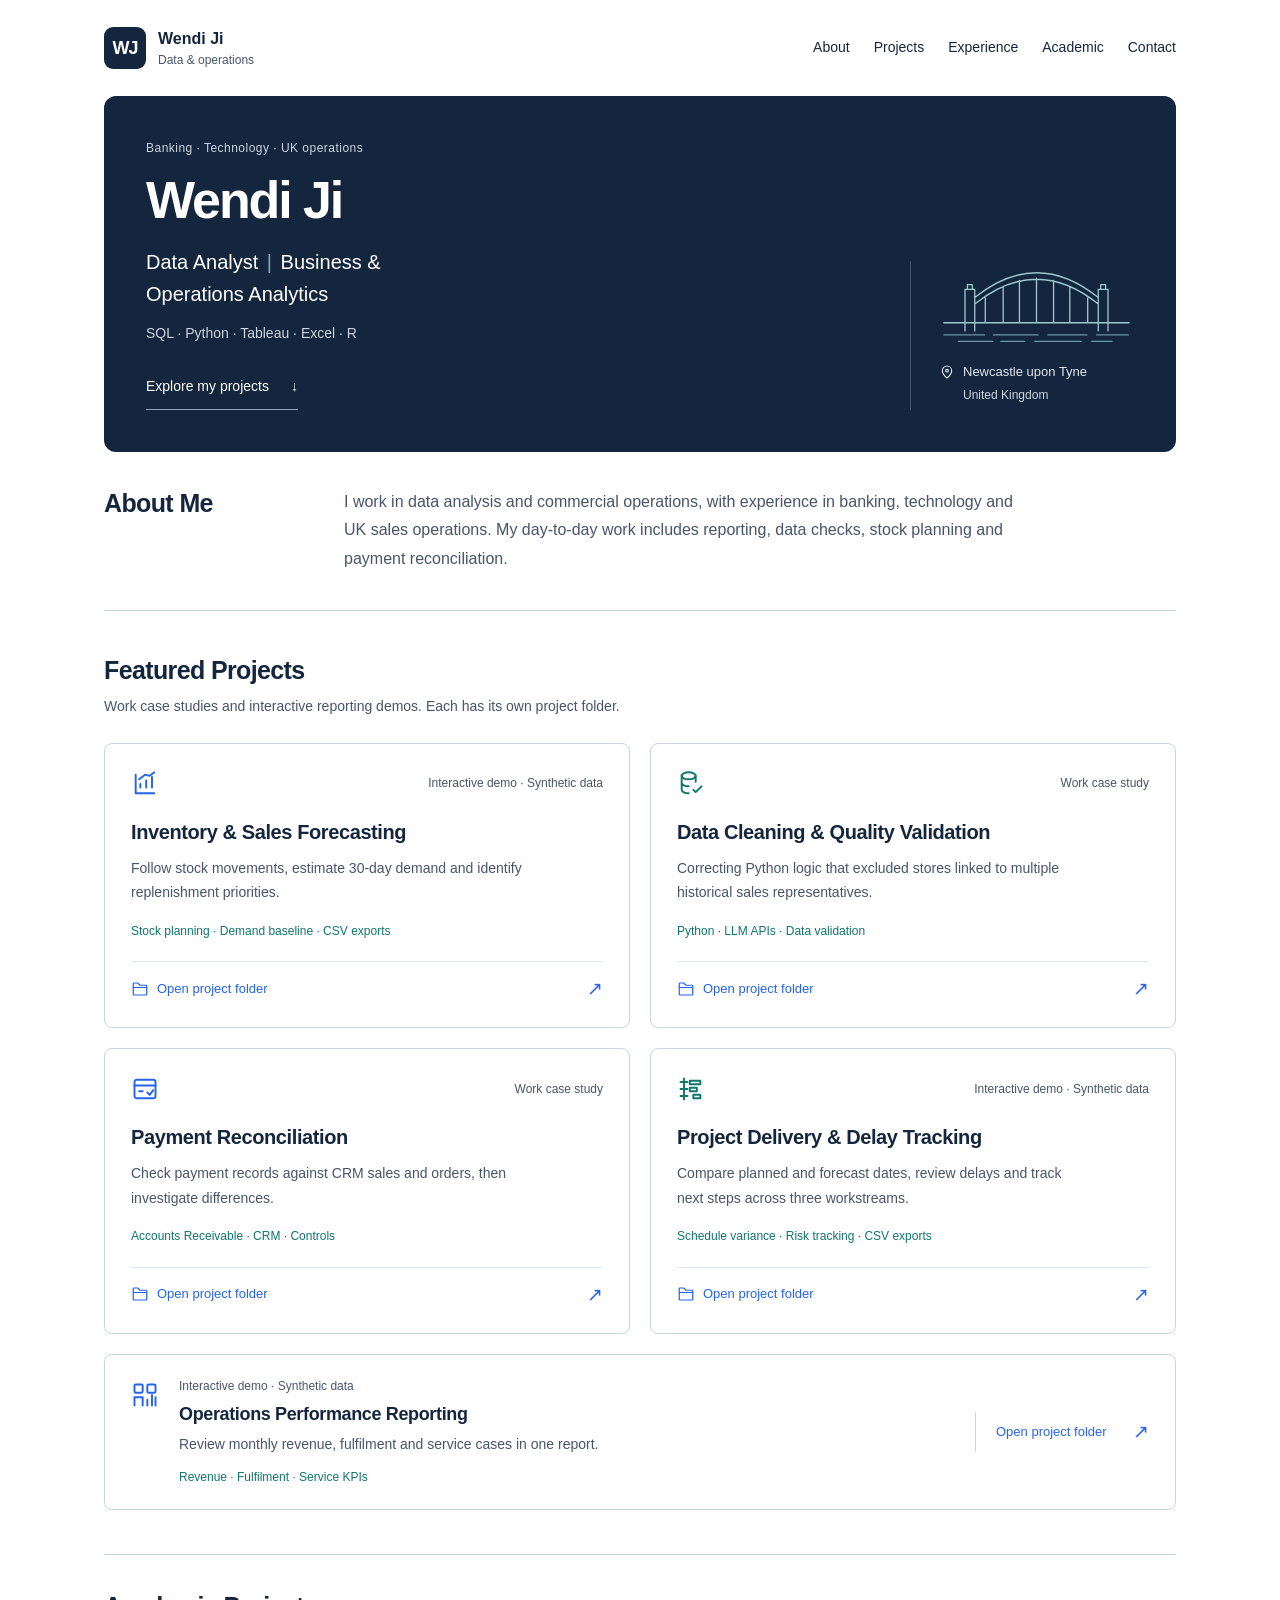
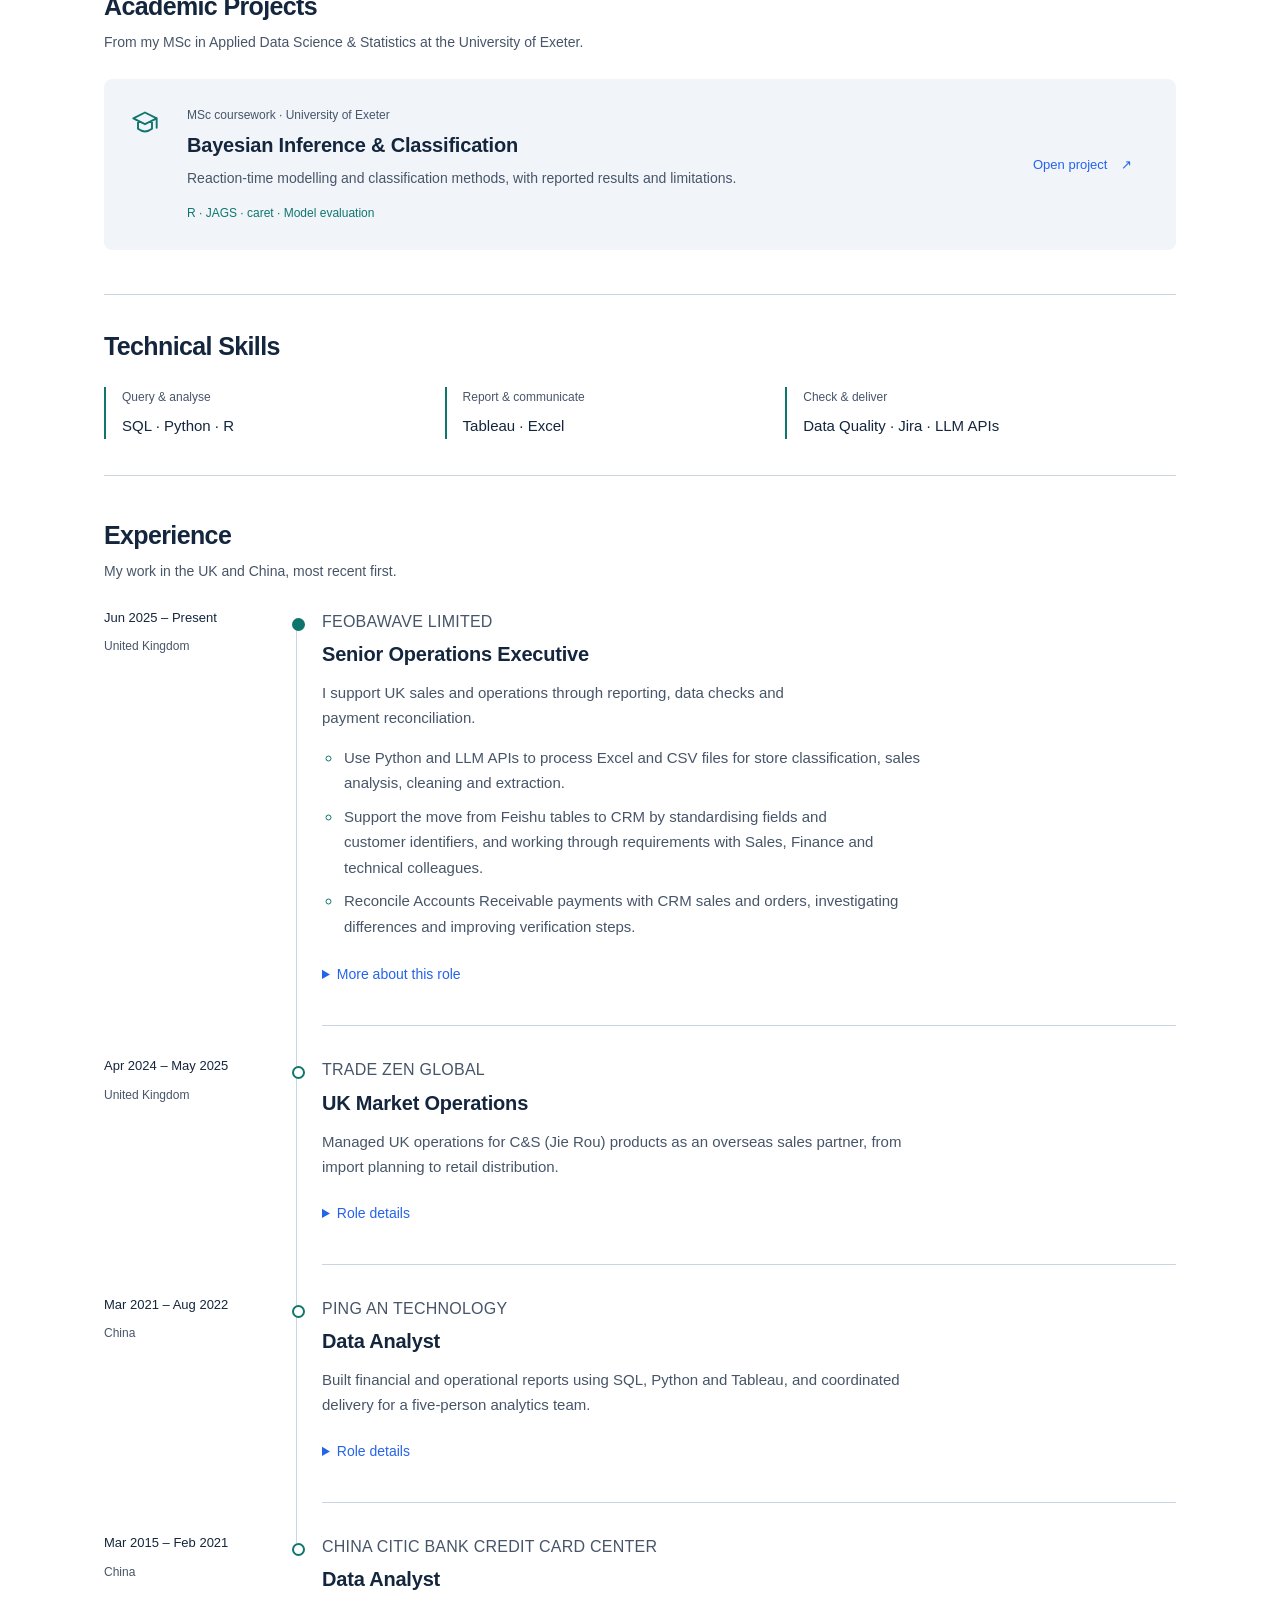
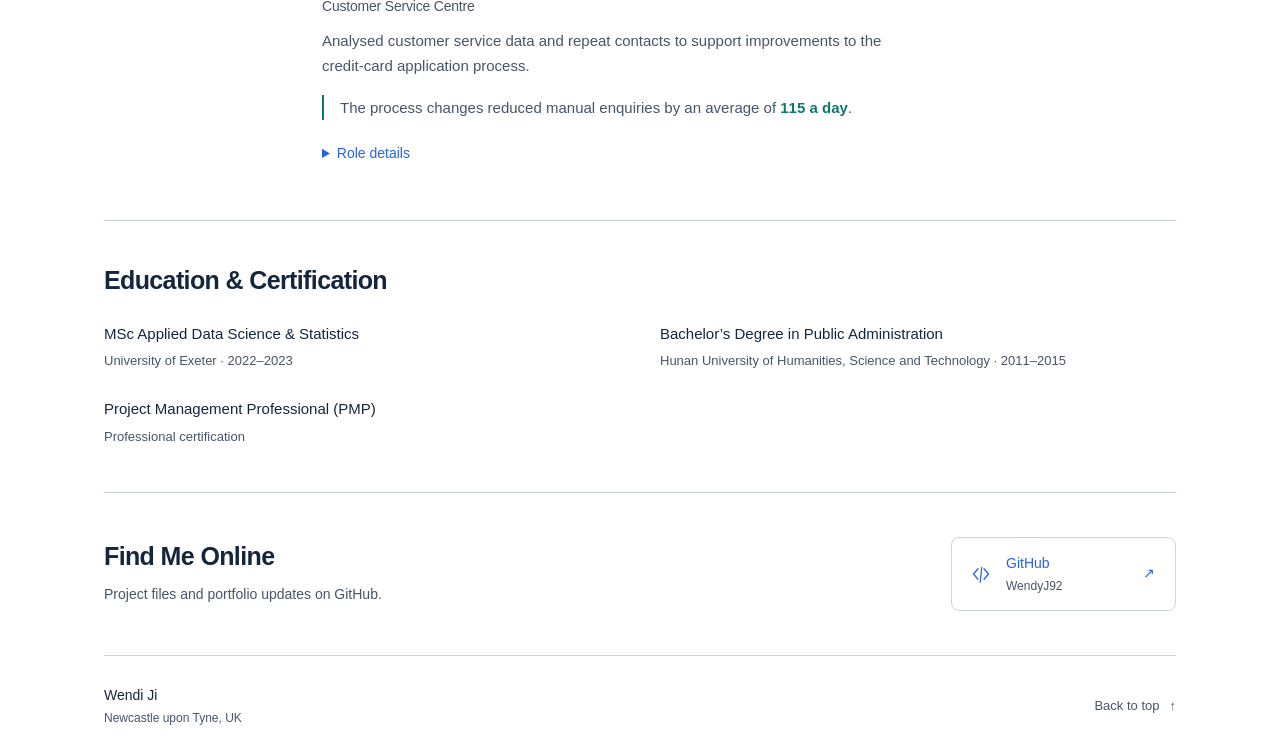
==== commit b3f7ac73: "Personalise homepage with navy profile banner and project cards" ====
--- a/index.html
+++ b/index.html
@@ -3,47 +3,102 @@
 <head>
   <meta charset="utf-8">
   <meta name="viewport" content="width=device-width, initial-scale=1">
-  <meta name="description" content="Wendi Ji — data analysis, business analysis and operations reporting. Browse project folders, work experience and academic projects.">
+  <meta name="description" content="Wendi Ji — data analysis, business analysis and operations reporting. Explore work case studies, interactive dashboards and MSc statistics projects.">
   <meta name="theme-color" content="#FFFFFF">
+  <link rel="icon" href="assets/wj-monogram.svg" type="image/svg+xml">
   <title>Wendi Ji | Data analysis &amp; operations</title>
   <link rel="stylesheet" href="assets/style.css?v=20261021-palette">
-  <link rel="stylesheet" href="assets/home.css?v=20261021-palette">
+  <link rel="stylesheet" href="assets/home.css?v=20261022-personal">
 </head>
 <body id="top" class="portfolio-home">
   <a class="skip-link" href="#main">Skip to content</a>
   <header class="navigation">
-    <a class="brand" href="index.html" aria-current="page">Wendi Ji<span>Data analysis &amp; operations</span></a>
-    <nav aria-label="Main navigation"><a href="#about">About</a><a href="#portfolio">Projects</a><a href="#work">Experience</a><a href="#academic-project">Academic</a><a class="nav-external" href="https://github.com/WendyJ92">GitHub <span aria-hidden="true">↗</span></a></nav>
+    <a class="brand" href="index.html" aria-current="page"><span class="brand-mark" aria-hidden="true">WJ</span><span class="brand-label">Wendi Ji<span>Data &amp; operations</span></span></a>
+    <nav aria-label="Main navigation"><a href="#about">About</a><a href="#portfolio">Projects</a><a href="#work">Experience</a><a href="#academic-project">Academic</a><a href="#contact">Contact</a></nav>
   </header>
   <main id="main">
     <section id="home" class="profile-header" aria-labelledby="hero-title">
-      <h1 id="hero-title">Wendi Ji</h1>
-      <p class="profile-role">Data Analyst <span aria-hidden="true">/</span> Business Analysis <span aria-hidden="true">/</span> Operations &amp; Reporting</p>
-      <p class="profile-location">Newcastle upon Tyne, United Kingdom</p>
+      <div class="profile-intro">
+        <p class="profile-kicker">Banking · Technology · UK operations</p>
+        <h1 id="hero-title">Wendi Ji</h1>
+        <p class="profile-role">Data Analyst <span aria-hidden="true">|</span> Business &amp; Operations Analytics</p>
+        <p class="profile-tools">SQL · Python · Tableau · Excel · R</p>
+        <a class="profile-cta" href="#portfolio">Explore my projects <span aria-hidden="true">↓</span></a>
+      </div>
+      <div class="profile-place">
+        <svg class="place-illustration" viewBox="0 0 240 104" aria-hidden="true" focusable="false">
+          <path class="bridge-water" d="M6 91h50m11 0h55m12 0h48m12 0h39M24 99h42m10 0h29m13 0h57m13 0h25"/>
+          <path d="M6 76h228M32 76V35h12v41m152 0V35h12v41M44 45Q120-16 196 45M44 53Q120-8 196 53M57 45v31m22-44v44m20-52v52m21-55v55m21-52v52m20-44v44m22-31v31M35 35v-6h6v6m158 0v-6h6v6M32 76v10m12-10v10m152-10v10m12-10v10"/>
+        </svg>
+        <p><svg class="small-icon" viewBox="0 0 24 24" aria-hidden="true" focusable="false"><path d="M19 10c0 5-7 11-7 11S5 15 5 10a7 7 0 1 1 14 0Z"/><circle cx="12" cy="10" r="2"/></svg>Newcastle upon Tyne<span>United Kingdom</span></p>
+      </div>
     </section>
     <section id="about" class="profile-about" aria-labelledby="about-title">
       <h2 id="about-title">About Me</h2>
       <p>I work in data analysis and commercial operations, with experience in banking, technology and UK sales operations. My day-to-day work includes reporting, data checks, stock planning and payment reconciliation.</p>
     </section>
+    <section id="portfolio" class="projects-section" aria-labelledby="portfolio-title">
+      <div class="home-section-heading"><h2 id="portfolio-title">Featured Projects</h2><p>Work case studies and interactive reporting demos. Each has its own project folder.</p></div>
+      <ul class="project-grid" aria-label="Project folders">
+        <li id="inventory-demo" class="project-card">
+          <a class="project-link" href="projects/inventory-sales/">
+            <div class="project-card-top"><svg class="project-icon" viewBox="0 0 24 24" aria-hidden="true" focusable="false"><path d="M4 4v16h16M8 15v-3m5 3V9m5 6V6M7 8l5-4 4 1 4-3"/></svg><span class="project-kind">Interactive demo · Synthetic data</span></div>
+            <div class="project-copy"><h3>Inventory &amp; Sales Forecasting</h3><p>Follow stock movements, estimate 30-day demand and identify replenishment priorities.</p></div>
+            <p class="project-topics">Stock planning · Demand baseline · CSV exports</p>
+            <span class="project-open"><svg class="small-icon" viewBox="0 0 24 24" aria-hidden="true" focusable="false"><path d="M3 7V5a1 1 0 0 1 1-1h5l3 3h8a1 1 0 0 1 1 1v11a1 1 0 0 1-1 1H4a1 1 0 0 1-1-1V7Zm0 3h18"/></svg><span>Open project folder</span><span class="project-arrow" aria-hidden="true">↗</span></span>
+          </a>
+        </li>
+        <li id="practice" class="project-card">
+          <a class="project-link" href="projects/data-quality/">
+            <div class="project-card-top"><svg class="project-icon" viewBox="0 0 24 24" aria-hidden="true" focusable="false"><ellipse cx="10" cy="5" rx="6" ry="3"/><path d="M4 5v12c0 1.7 2.7 3 6 3m6-15v5M4 11c0 1.7 2.7 3 6 3"/><path d="m14 17 2 2 5-5"/></svg><span class="project-kind">Work case study</span></div>
+            <div class="project-copy"><h3>Data Cleaning &amp; Quality Validation</h3><p>Correcting Python logic that excluded stores linked to multiple historical sales representatives.</p></div>
+            <p class="project-topics">Python · LLM APIs · Data validation</p>
+            <span class="project-open"><svg class="small-icon" viewBox="0 0 24 24" aria-hidden="true" focusable="false"><path d="M3 7V5a1 1 0 0 1 1-1h5l3 3h8a1 1 0 0 1 1 1v11a1 1 0 0 1-1 1H4a1 1 0 0 1-1-1V7Zm0 3h18"/></svg><span>Open project folder</span><span class="project-arrow" aria-hidden="true">↗</span></span>
+          </a>
+        </li>
+        <li id="payment-demo" class="project-card">
+          <a class="project-link" href="projects/payment-reconciliation/">
+            <div class="project-card-top"><svg class="project-icon" viewBox="0 0 24 24" aria-hidden="true" focusable="false"><rect x="3" y="4" width="18" height="16" rx="2"/><path d="M3 9h18M7 14h3m4 1 2 2 3-4"/></svg><span class="project-kind">Work case study</span></div>
+            <div class="project-copy"><h3>Payment Reconciliation</h3><p>Check payment records against CRM sales and orders, then investigate differences.</p></div>
+            <p class="project-topics">Accounts Receivable · CRM · Controls</p>
+            <span class="project-open"><svg class="small-icon" viewBox="0 0 24 24" aria-hidden="true" focusable="false"><path d="M3 7V5a1 1 0 0 1 1-1h5l3 3h8a1 1 0 0 1 1 1v11a1 1 0 0 1-1 1H4a1 1 0 0 1-1-1V7Zm0 3h18"/></svg><span>Open project folder</span><span class="project-arrow" aria-hidden="true">↗</span></span>
+          </a>
+        </li>
+        <li id="project-demo" class="project-card">
+          <a class="project-link" href="projects/project-delivery/">
+            <div class="project-card-top"><svg class="project-icon" viewBox="0 0 24 24" aria-hidden="true" focusable="false"><path d="M6 3v18M3 6h6m-6 6h6m-6 6h6M11 5h9v3h-9zm0 6h6v3h-6zm3 6h6v3h-6z"/></svg><span class="project-kind">Interactive demo · Synthetic data</span></div>
+            <div class="project-copy"><h3>Project Delivery &amp; Delay Tracking</h3><p>Compare planned and forecast dates, review delays and track next steps across three workstreams.</p></div>
+            <p class="project-topics">Schedule variance · Risk tracking · CSV exports</p>
+            <span class="project-open"><svg class="small-icon" viewBox="0 0 24 24" aria-hidden="true" focusable="false"><path d="M3 7V5a1 1 0 0 1 1-1h5l3 3h8a1 1 0 0 1 1 1v11a1 1 0 0 1-1 1H4a1 1 0 0 1-1-1V7Zm0 3h18"/></svg><span>Open project folder</span><span class="project-arrow" aria-hidden="true">↗</span></span>
+          </a>
+        </li>
+        <li id="demo" class="project-card project-card-wide">
+          <a class="project-link" href="projects/operations-reporting/">
+            <div class="project-card-top"><svg class="project-icon" viewBox="0 0 24 24" aria-hidden="true" focusable="false"><rect x="3" y="3" width="7" height="7" rx="1"/><rect x="14" y="3" width="7" height="7" rx="1"/><path d="M3 21v-7h7v7M14 21v-5m4 5V12m3 9v-7"/></svg><span class="project-kind">Interactive demo · Synthetic data</span></div>
+            <div class="project-copy"><h3>Operations Performance Reporting</h3><p>Review monthly revenue, fulfilment and service cases in one report.</p></div>
+            <p class="project-topics">Revenue · Fulfilment · Service KPIs</p>
+            <span class="project-open"><svg class="small-icon" viewBox="0 0 24 24" aria-hidden="true" focusable="false"><path d="M3 7V5a1 1 0 0 1 1-1h5l3 3h8a1 1 0 0 1 1 1v11a1 1 0 0 1-1 1H4a1 1 0 0 1-1-1V7Zm0 3h18"/></svg><span>Open project folder</span><span class="project-arrow" aria-hidden="true">↗</span></span>
+          </a>
+        </li>
+      </ul>
+    </section>
+    <section id="academic-project" class="academic-section" aria-labelledby="academic-title">
+      <div class="home-section-heading"><h2 id="academic-title">Academic Projects</h2><p>From my MSc in Applied Data Science &amp; Statistics at the University of Exeter.</p></div>
+      <ul class="academic-list" aria-label="Academic project folders">
+        <li id="exeter"><a class="academic-link" href="projects/academic-statistics/">
+          <svg class="project-icon" viewBox="0 0 24 24" aria-hidden="true" focusable="false"><path d="m2 8 10-5 10 5-10 5L2 8Zm4 2v7c4 3 8 3 12 0v-7m4-2v8"/></svg>
+          <div class="academic-copy"><p class="project-kind">MSc coursework · University of Exeter</p><h3>Bayesian Inference &amp; Classification</h3><p>Reaction-time modelling and classification methods, with reported results and limitations.</p><p class="project-topics">R · JAGS · caret · Model evaluation</p></div>
+          <span class="academic-open">Open project <span aria-hidden="true">↗</span></span>
+        </a></li>
+      </ul>
+    </section>
     <section id="skills" class="profile-skills" aria-labelledby="skills-title">
       <h2 id="skills-title">Technical Skills</h2>
-      <ul class="technical-skills"><li>SQL</li><li>Python</li><li>Tableau</li><li>Excel</li><li>R</li><li>Data Quality</li><li>Jira</li><li>LLM APIs</li></ul>
-    </section>
-    <section id="portfolio" class="folder-section" aria-labelledby="portfolio-title">
-      <div class="home-section-heading"><h2 id="portfolio-title">Featured Projects</h2><p>Open a folder to read the project and explore its report.</p></div>
-      <ul class="folder-list" aria-label="Project folders">
-        <li id="inventory-demo"><a class="folder-row" href="projects/inventory-sales/"><svg class="folder-icon" viewBox="0 0 24 24" aria-hidden="true" focusable="false"><path d="M3 7V5.5A1.5 1.5 0 0 1 4.5 4H9l2 3h8.5A1.5 1.5 0 0 1 21 8.5v10a1.5 1.5 0 0 1-1.5 1.5h-15A1.5 1.5 0 0 1 3 18.5V7Zm0 3h18"/></svg><span class="folder-copy"><strong>Inventory &amp; Sales Forecasting Dashboard</strong><span>Stock movements, a 30-day demand baseline and replenishment priorities.</span></span><span class="folder-kind"><span>Interactive demo</span><span>Synthetic data</span></span><span class="folder-arrow" aria-hidden="true">→</span></a></li>
-        <li id="practice"><a class="folder-row" href="projects/data-quality/"><svg class="folder-icon" viewBox="0 0 24 24" aria-hidden="true" focusable="false"><path d="M3 7V5.5A1.5 1.5 0 0 1 4.5 4H9l2 3h8.5A1.5 1.5 0 0 1 21 8.5v10a1.5 1.5 0 0 1-1.5 1.5h-15A1.5 1.5 0 0 1 3 18.5V7Zm0 3h18"/></svg><span class="folder-copy"><strong>Data Cleaning &amp; Quality Validation</strong><span>Correcting a Python script that excluded stores from reporting.</span></span><span class="folder-kind">Work case study</span><span class="folder-arrow" aria-hidden="true">→</span></a></li>
-        <li id="payment-demo"><a class="folder-row" href="projects/payment-reconciliation/"><svg class="folder-icon" viewBox="0 0 24 24" aria-hidden="true" focusable="false"><path d="M3 7V5.5A1.5 1.5 0 0 1 4.5 4H9l2 3h8.5A1.5 1.5 0 0 1 21 8.5v10a1.5 1.5 0 0 1-1.5 1.5h-15A1.5 1.5 0 0 1 3 18.5V7Zm0 3h18"/></svg><span class="folder-copy"><strong>Payment Reconciliation Analysis</strong><span>Checking payment records against CRM sales and orders.</span></span><span class="folder-kind">Work case study</span><span class="folder-arrow" aria-hidden="true">→</span></a></li>
-        <li id="project-demo"><a class="folder-row" href="projects/project-delivery/"><svg class="folder-icon" viewBox="0 0 24 24" aria-hidden="true" focusable="false"><path d="M3 7V5.5A1.5 1.5 0 0 1 4.5 4H9l2 3h8.5A1.5 1.5 0 0 1 21 8.5v10a1.5 1.5 0 0 1-1.5 1.5h-15A1.5 1.5 0 0 1 3 18.5V7Zm0 3h18"/></svg><span class="folder-copy"><strong>Project Delivery &amp; Delay Tracking</strong><span>Planned dates, forecast delays and actions across three workstreams.</span></span><span class="folder-kind"><span>Interactive demo</span><span>Synthetic data</span></span><span class="folder-arrow" aria-hidden="true">→</span></a></li>
-        <li id="demo"><a class="folder-row" href="projects/operations-reporting/"><svg class="folder-icon" viewBox="0 0 24 24" aria-hidden="true" focusable="false"><path d="M3 7V5.5A1.5 1.5 0 0 1 4.5 4H9l2 3h8.5A1.5 1.5 0 0 1 21 8.5v10a1.5 1.5 0 0 1-1.5 1.5h-15A1.5 1.5 0 0 1 3 18.5V7Zm0 3h18"/></svg><span class="folder-copy"><strong>Operations Performance Reporting</strong><span>Monthly revenue, fulfilment and service-case reporting.</span></span><span class="folder-kind"><span>Interactive demo</span><span>Synthetic data</span></span><span class="folder-arrow" aria-hidden="true">→</span></a></li>
-      </ul>
-    </section>
-    <section id="academic-project" class="folder-section academic-folders" aria-labelledby="academic-title">
-      <div class="home-section-heading"><h2 id="academic-title">Academic Projects</h2><p>University coursework, with methods, reported results and limitations.</p></div>
-      <ul class="folder-list" aria-label="Academic project folders">
-<li id="exeter"><a class="folder-row" href="projects/academic-statistics/"><svg class="folder-icon" viewBox="0 0 24 24" aria-hidden="true" focusable="false"><path d="M3 7V5.5A1.5 1.5 0 0 1 4.5 4H9l2 3h8.5A1.5 1.5 0 0 1 21 8.5v10a1.5 1.5 0 0 1-1.5 1.5h-15A1.5 1.5 0 0 1 3 18.5V7Zm0 3h18"/></svg><span class="folder-copy"><strong>Bayesian Inference &amp; Classification</strong><span>Reaction-time modelling and classification methods in R.</span></span><span class="folder-kind"><span>MSc coursework</span><span>University of Exeter</span></span><span class="folder-arrow" aria-hidden="true">→</span></a></li>
-      </ul>
+      <dl class="skills-overview">
+        <div><dt>Query &amp; analyse</dt><dd>SQL · Python · R</dd></div>
+        <div><dt>Report &amp; communicate</dt><dd>Tableau · Excel</dd></div>
+        <div><dt>Check &amp; deliver</dt><dd>Data Quality · Jira · LLM APIs</dd></div>
+      </dl>
     </section>
     <section id="work" aria-labelledby="work-title">
       <div class="home-section-heading"><h2 id="work-title">Experience</h2><p>My work in the UK and China, most recent first.</p></div>
@@ -54,7 +109,7 @@
             <p class="employer">FEOBAWAVE LIMITED</p><h3>Senior Operations Executive</h3>
             <p>I support UK sales and operations through reporting, data checks and payment reconciliation.</p>
             <ul class="experience-points"><li>Use Python and LLM APIs to process Excel and CSV files for store classification, sales analysis, cleaning and extraction.</li><li>Support the move from Feishu tables to CRM by standardising fields and customer identifiers, and working through requirements with Sales, Finance and technical colleagues.</li><li>Reconcile Accounts Receivable payments with CRM sales and orders, investigating differences and improving verification steps.</li></ul>
-            <details class="role-details"><summary>More about this role</summary><ul class="experience-points"><li>Check sales, visit and product-coverage KPIs; analyse purchasing cycles to flag overdue follow-up and recommend CRM reminder rules.</li><li>Built an Excel purchase, sales and inventory tracker. Check bonuses and commissions against KPI rules and prepare weekly analysis of performance gaps, stock needs and risks.</li><li>Select between API automation and conversational AI according to the task, output quality and cost.</li></ul><a class="text-link" href="projects/data-quality/">Read the Python example <span aria-hidden="true">↑</span></a></details>
+            <details class="role-details"><summary>More about this role</summary><ul class="experience-points"><li>Check sales, visit and product-coverage KPIs; analyse purchasing cycles to flag overdue follow-up and recommend CRM reminder rules.</li><li>Built an Excel purchase, sales and inventory tracker. Check bonuses and commissions against KPI rules and prepare weekly analysis of performance gaps, stock needs and risks.</li><li>Select between API automation and conversational AI according to the task, output quality and cost.</li></ul><a class="text-link" href="projects/data-quality/">Read the Python example <span aria-hidden="true">↗</span></a></details>
           </article>
         </li>
         <li class="timeline-item" id="trade-zen">
@@ -77,7 +132,11 @@
       <h2 id="education-title">Education &amp; Certification</h2>
       <dl class="education-list"><div><dt>MSc Applied Data Science &amp; Statistics</dt><dd>University of Exeter · 2022–2023</dd></div><div><dt>Bachelor’s Degree in Public Administration</dt><dd>Hunan University of Humanities, Science and Technology · 2011–2015</dd></div><div><dt>Project Management Professional (PMP)</dt><dd>Professional certification</dd></div></dl>
     </section>
+    <section id="contact" class="contact-section" aria-labelledby="contact-title">
+      <div><h2 id="contact-title">Find Me Online</h2><p>Project files and portfolio updates on GitHub.</p></div>
+      <a class="contact-link" href="https://github.com/WendyJ92"><svg class="small-icon" viewBox="0 0 24 24" aria-hidden="true" focusable="false"><path d="m8 5-6 7 6 7m8-14 6 7-6 7m-3-16-2 20"/></svg><span>GitHub<span class="contact-handle">WendyJ92</span></span><span aria-hidden="true">↗</span></a>
+    </section>
   </main>
-  <footer><p><strong>Wendi Ji</strong><br>Newcastle upon Tyne, UK</p><div><a href="https://github.com/WendyJ92">GitHub <span aria-hidden="true">↗</span></a><a href="#top">Back to top <span aria-hidden="true">↑</span></a></div></footer>
+  <footer><p><strong>Wendi Ji</strong><br>Newcastle upon Tyne, UK</p><div><a href="#top">Back to top <span aria-hidden="true">↑</span></a></div></footer>
 </body>
 </html>
--- a/assets/home.css
+++ b/assets/home.css
@@ -1,37 +1,75 @@
-/* A compact profile and a folder index for individual projects. */
-.portfolio-home .navigation { min-height:88px; }
+/* Homepage: personal introduction, project folders and career history. */
+.portfolio-home .navigation { min-height:96px; border-bottom:0; }
 .portfolio-home .brand::before { display:none; }
-.portfolio-home .brand { font-size:18px; }
-.portfolio-home .brand span { font-size:13px; }
-.portfolio-home nav { gap:4px 26px; }
-.portfolio-home main > section { padding-block:40px; }
-.portfolio-home h2 { font-size:25px; letter-spacing:-.02em; }
+.portfolio-home .brand { flex-direction:row; align-items:center; gap:12px; font-size:16px; }
+.portfolio-home .brand .brand-mark { display:grid; place-items:center; width:42px; height:42px; border-radius:9px; background:var(--navy); color:var(--white); font-size:18px; font-weight:600; letter-spacing:-.06em; margin:0; }
+.portfolio-home .brand .brand-label { color:var(--navy); font-size:16px; font-weight:600; margin:0; }
+.portfolio-home .brand-label > span { display:block; font-size:12px; margin-top:2px; }
+.portfolio-home nav { gap:4px 24px; }
+.portfolio-home main > section { padding-block:44px; }
+.portfolio-home h2 { font-size:25px; letter-spacing:-.025em; }
 .portfolio-home p, .portfolio-home li { text-wrap:pretty; }
-.portfolio-home .profile-header { padding-block:48px 36px; }
-.profile-header h1 { font-size:40px; font-weight:550; letter-spacing:-.03em; }
-.profile-role { font-size:20px; line-height:1.6; margin-top:14px; }
-.profile-role > span { color:var(--muted); margin-inline:8px; }
-.profile-location { color:var(--muted); font-size:14px; margin-top:12px; }
-.portfolio-home .profile-about { border-bottom:0; padding-block:32px 24px; }
-.profile-about > p { color:var(--muted); margin-top:14px; max-width:94ch; }
-.portfolio-home .profile-skills { border-bottom:0; padding-block:12px 26px; }
-.technical-skills { background:var(--sage); border-radius:4px; display:flex; flex-wrap:wrap; gap:10px 30px; padding:14px 18px; margin:18px 0 0; list-style:none; font-size:15px; }
-.portfolio-home .folder-section { padding-block:20px 36px; }
-.home-section-heading { margin-bottom:22px; }
-.home-section-heading > p { color:var(--muted); margin-top:8px; font-size:14px; }
-.folder-list { list-style:none; padding:0; margin:0; }
-.folder-list > li { border-top:1px solid var(--line); scroll-margin-top:24px; }
-.folder-row { display:grid; grid-template-columns:28px minmax(0,1fr) 136px 20px; align-items:center; gap:20px; min-height:104px; padding:20px 16px; border-radius:3px; }
-.folder-row:hover { background:var(--sage); color:var(--ink); text-decoration:none; }
-.folder-row:hover .folder-copy > strong { color:var(--accent); text-decoration:underline; text-underline-offset:4px; }
-.folder-icon { width:25px; height:25px; stroke:var(--accent); stroke-width:1.65; fill:none; stroke-linecap:round; stroke-linejoin:round; }
-.folder-copy { min-width:0; }
-.folder-copy > strong { color:var(--accent); display:block; font-size:17px; font-weight:500; line-height:1.5; }
-.folder-copy > span { display:block; color:var(--muted); font-size:14px; margin-top:5px; line-height:1.6; }
-.folder-kind { color:var(--muted); font-size:12px; line-height:1.7; }
-.folder-kind > span { display:block; }
-.folder-arrow { color:var(--accent); font-size:19px; }
-.portfolio-home .academic-folders { padding-top:32px; }
+.portfolio-home .profile-header { display:grid; grid-template-columns:minmax(0,1fr) 224px; align-items:center; gap:36px; padding:42px; background:var(--navy); color:var(--white); border:0; border-radius:12px; }
+.profile-kicker { color:#CBD5E1; font-size:12px; letter-spacing:.04em; margin-bottom:12px; }
+.profile-header h1 { font-size:52px; font-weight:600; letter-spacing:-.04em; }
+.profile-role { font-size:20px; line-height:1.6; margin-top:14px; max-width:35ch; }
+.profile-role > span { color:#94A3B8; margin-inline:3px; }
+.profile-tools { color:#CBD5E1; font-size:14px; margin-top:12px; }
+.profile-cta { display:inline-flex; align-items:center; gap:22px; color:var(--white); font-size:14px; min-height:44px; margin-top:20px; border-bottom:1px solid #94A3B8; }
+.profile-cta:hover { color:var(--white); text-decoration:none; border-color:var(--white); }
+.profile-cta:focus-visible { outline-color:var(--white); }
+.profile-place { border-left:1px solid #42536A; padding-left:28px; align-self:end; padding-bottom:4px; }
+.place-illustration { display:block; width:100%; height:auto; margin-bottom:16px; fill:none; stroke:#9DC8D0; stroke-width:1.6; stroke-linecap:round; stroke-linejoin:round; }
+.place-illustration .bridge-water { stroke:#6C95A8; }
+.profile-place p { position:relative; font-size:13px; padding-left:24px; color:#E2E8F0; }
+.profile-place .small-icon { position:absolute; top:3px; left:0; width:16px; height:16px; }
+.profile-place p > span { display:block; color:#CBD5E1; font-size:12px; margin-top:2px; }
+.portfolio-home .profile-about { display:grid; grid-template-columns:200px minmax(0,1fr); gap:40px; padding-block:36px; }
+.profile-about > p { color:var(--muted); max-width:80ch; font-size:16px; line-height:1.8; }
+.home-section-heading { margin-bottom:24px; }
+.home-section-heading > p { color:var(--muted); margin-top:9px; font-size:14px; }
+.project-grid { list-style:none; padding:0; margin:0; display:grid; grid-template-columns:repeat(2,minmax(0,1fr)); gap:20px; }
+.project-card { min-width:0; scroll-margin-top:24px; }
+.project-link { display:flex; flex-direction:column; height:100%; padding:26px; border:1px solid var(--line); border-radius:8px; background:var(--white); transition:border-color .15s,background .15s; }
+.project-link:hover { color:var(--navy); border-color:var(--blue); background:#F8FAFC; text-decoration:none; }
+.project-link:hover h3, .academic-link:hover h3 { color:var(--blue); text-decoration:underline; text-underline-offset:4px; }
+.project-card-top { display:flex; align-items:center; justify-content:space-between; gap:16px; margin-bottom:20px; }
+.project-icon, .small-icon { flex-shrink:0; stroke:currentColor; fill:none; stroke-width:1.65; stroke-linecap:round; stroke-linejoin:round; }
+.project-icon { width:28px; height:28px; color:var(--blue); }
+#practice .project-icon, #project-demo .project-icon, .academic-link .project-icon { color:var(--teal); }
+.small-icon { width:18px; height:18px; }
+.project-kind { font-size:12px; color:var(--muted); line-height:1.6; }
+.project-card-top .project-kind { text-align:right; }
+.project-copy h3 { font-size:20px; line-height:1.4; letter-spacing:-.02em; max-width:30ch; text-wrap:pretty; }
+.project-copy > p { color:var(--muted); font-size:14px; line-height:1.75; margin-top:10px; max-width:53ch; }
+.project-topics { color:var(--teal); font-size:12px; line-height:1.7; margin-top:16px; padding-bottom:20px; }
+.project-open { display:flex; align-items:center; gap:8px; margin-top:auto; border-top:1px solid #E2E8F0; padding-top:14px; min-height:40px; color:var(--blue); font-size:13px; }
+.project-arrow { margin-left:auto; font-size:19px; line-height:1; }
+.project-card-wide { grid-column:1 / -1; }
+.project-card-wide .project-link { display:grid; grid-template-columns:28px minmax(0,1fr) 174px; column-gap:20px; align-items:center; padding-block:22px; }
+.project-card-wide .project-card-top { display:contents; }
+.project-card-wide .project-icon { grid-column:1; grid-row:1 / 4; align-self:start; margin-top:4px; }
+.project-card-wide .project-kind { grid-column:2; grid-row:1; text-align:left; margin-bottom:6px; }
+.project-card-wide .project-copy { grid-column:2; grid-row:2; }
+.project-card-wide .project-copy h3 { max-width:none; font-size:18px; }
+.project-card-wide .project-copy > p { margin-top:5px; max-width:none; }
+.project-card-wide .project-topics { grid-column:2; grid-row:3; margin-top:10px; padding:0; }
+.project-card-wide .project-open { grid-column:3; grid-row:1 / 4; align-self:center; margin:0; padding:0 0 0 20px; border-top:0; border-left:1px solid var(--line); }
+.project-card-wide .project-open .small-icon { display:none; }
+.portfolio-home .academic-section { padding-top:36px; }
+.academic-list { list-style:none; margin:0; padding:0; }
+.academic-link { display:grid; grid-template-columns:32px minmax(0,1fr) 116px; align-items:center; gap:24px; padding:26px; background:var(--sage); border:1px solid var(--sage); border-radius:8px; }
+.academic-link:hover { color:var(--navy); border-color:var(--teal); text-decoration:none; }
+.academic-link .project-icon { align-self:start; margin-top:3px; }
+.academic-copy h3 { font-size:20px; line-height:1.4; margin-top:6px; }
+.academic-copy > p:not(.project-kind):not(.project-topics) { color:var(--muted); font-size:14px; margin-top:8px; }
+.academic-copy .project-topics { margin-top:12px; padding:0; }
+.academic-open { display:flex; align-items:center; gap:14px; font-size:13px; color:var(--blue); }
+.portfolio-home .profile-skills { padding-block:36px; }
+.skills-overview { display:grid; grid-template-columns:1fr 1fr 1.25fr; gap:28px; margin-top:24px; }
+.skills-overview > div { padding-left:16px; border-left:2px solid var(--teal); }
+.skills-overview dt { font-size:12px; color:var(--muted); margin-bottom:6px; }
+.skills-overview dd { font-size:15px; }
 .portfolio-home .timeline-item { grid-template-columns:170px minmax(0,1fr); gap:48px; padding-bottom:30px; }
 .portfolio-home .timeline-content { padding-bottom:28px; }
 .portfolio-home .timeline-item:last-child, .portfolio-home .timeline-item:last-child .timeline-content { padding-bottom:0; }
@@ -50,36 +88,80 @@
 .role-details .experience-points { margin-top:4px; }
 .portfolio-home .timeline-content .experience-result { color:var(--ink); border-left:2px solid var(--green); padding-left:16px; margin-top:16px; }
 .portfolio-home .experience-result strong { color:var(--green); }
-.education-list { display:grid; gap:20px; margin-top:24px; }
+.education-list { display:grid; grid-template-columns:1fr 1fr; gap:24px 40px; margin-top:24px; }
 .education-list dt { font-size:15px; }
 .education-list dd { font-size:13px; color:var(--muted); margin-top:4px; }
+.portfolio-home .contact-section { display:flex; align-items:center; justify-content:space-between; gap:32px; }
+.contact-section p { color:var(--muted); font-size:14px; margin-top:10px; }
+.contact-link { display:flex; align-items:center; gap:16px; min-height:72px; min-width:225px; border:1px solid var(--line); border-radius:8px; padding:14px 20px; color:var(--blue); font-size:14px; }
+.contact-link > span:last-child { margin-left:auto; }
+.contact-link:hover { background:var(--sage); border-color:var(--blue); text-decoration:none; }
+.contact-handle { display:block; font-size:12px; color:var(--muted); }
 .portfolio-home footer { padding-block:28px; }
 .portfolio-home footer p { margin:0; }
 .portfolio-home footer strong { color:var(--ink); font-size:14px; font-weight:500; }
 .portfolio-home footer > div { display:flex; align-items:center; gap:28px; }
 .portfolio-home footer a { display:inline-flex; align-items:center; gap:10px; min-height:44px; font-size:13px; }
-@media(max-width:800px) { .folder-row { gap:16px; grid-template-columns:28px minmax(0,1fr) 112px 18px; padding-inline:8px; } }
+@media(max-width:900px) {
+  .portfolio-home .navigation { gap:12px 24px; }
+  .portfolio-home .profile-header { grid-template-columns:minmax(0,1fr) 188px; padding:32px; gap:24px; }
+  .profile-place { padding-left:20px; }
+  .profile-header h1 { font-size:46px; }
+  .profile-role { font-size:19px; }
+  .portfolio-home .profile-about { grid-template-columns:160px minmax(0,1fr); gap:24px; }
+  .project-link { padding:22px; }
+  .project-copy h3 { font-size:19px; }
+  .project-card-top { gap:12px; }
+  .project-card-top .project-kind { max-width:160px; }
+  .project-card-wide .project-kind { max-width:none; }
+}
 @media(max-width:700px) {
-  .portfolio-home nav { gap:0 14px; font-size:13px; }
+  .portfolio-home .navigation { min-height:0; }
+  .portfolio-home nav { gap:0 20px; font-size:13px; }
   .portfolio-home main > section { padding-block:32px; }
   .portfolio-home h2 { font-size:23px; }
-  .profile-header h1 { font-size:34px; }
-  .profile-role { font-size:18px; }
+  .portfolio-home .profile-header { grid-template-columns:1fr; padding:28px; gap:24px; }
+  .profile-header h1 { font-size:44px; }
+  .profile-kicker { font-size:12px; letter-spacing:0; }
+  .profile-role { font-size:19px; max-width:28ch; }
+  .profile-place { border-left:0; border-top:1px solid #42536A; padding:16px 0 0; display:flex; align-items:center; gap:16px; }
+  .place-illustration { width:90px; margin:0; }
+  .profile-place p { font-size:12px; padding-left:0; }
+  .profile-place .small-icon { display:none; }
+  .profile-place p > span { margin-top:0; }
+  .portfolio-home .profile-about { display:block; padding-block:28px; }
+  .profile-about > p { font-size:15px; margin-top:14px; }
   .home-section-heading { margin-bottom:20px; }
+  .project-grid { grid-template-columns:1fr; gap:16px; }
+  .project-copy h3 { max-width:32ch; }
+  .project-card-top .project-kind { max-width:none; }
+  .project-card-wide .project-link { display:flex; align-items:stretch; padding:22px; }
+  .project-card-wide .project-card-top { display:flex; }
+  .project-card-wide .project-icon { margin:0; }
+  .project-card-wide .project-kind { margin:0; text-align:right; }
+  .project-card-wide .project-copy h3 { font-size:19px; }
+  .project-card-wide .project-copy > p { margin-top:10px; }
+  .project-card-wide .project-topics { padding-bottom:20px; margin-top:16px; }
+  .project-card-wide .project-open { width:100%; padding:14px 0 0; margin-top:auto; border-left:0; border-top:1px solid #E2E8F0; }
+  .project-card-wide .project-open .small-icon { display:block; }
+  .academic-link { grid-template-columns:28px minmax(0,1fr); gap:16px; padding:22px; }
+  .academic-copy h3 { font-size:19px; }
+  .academic-open { grid-column:2; }
+  .skills-overview { grid-template-columns:1fr; gap:20px; }
   .portfolio-home .timeline-item { display:block; padding-bottom:28px; }
   .portfolio-home .timeline-date { margin-bottom:12px; }
+  .education-list { grid-template-columns:1fr; gap:20px; }
+  .portfolio-home .contact-section { align-items:flex-start; flex-direction:column; gap:20px; }
+  .contact-link { width:100%; }
   .portfolio-home footer > p { width:auto; order:0; }
 }
-@media(max-width:540px) {
-  .portfolio-home .profile-header { padding-block:32px; }
-  .profile-role > span { margin-inline:3px; }
-  .technical-skills { gap:10px 22px; font-size:14px; }
-  .folder-row { grid-template-columns:24px minmax(0,1fr) 16px; gap:8px 14px; align-items:start; padding:20px 0; }
-  .folder-icon { width:23px; height:23px; margin-top:1px; }
-  .folder-copy > strong { font-size:16px; }
-  .folder-copy > span { font-size:14px; }
-  .folder-kind { grid-column:2; }
-  .folder-kind > span { display:inline; }
-  .folder-kind > span + span::before { content:' · '; }
-  .folder-arrow { grid-column:3; grid-row:1; }
+@media(max-width:380px) {
+  .portfolio-home nav { gap:0 16px; }
+  .portfolio-home .profile-header { padding:24px; }
+  .profile-role { font-size:18px; }
+  .profile-tools { font-size:13px; }
+  .profile-place { gap:12px; }
+  .place-illustration { width:64px; }
+  .project-link, .project-card-wide .project-link, .academic-link { padding:20px; }
+  .project-card-top .project-kind { max-width:170px; }
 }
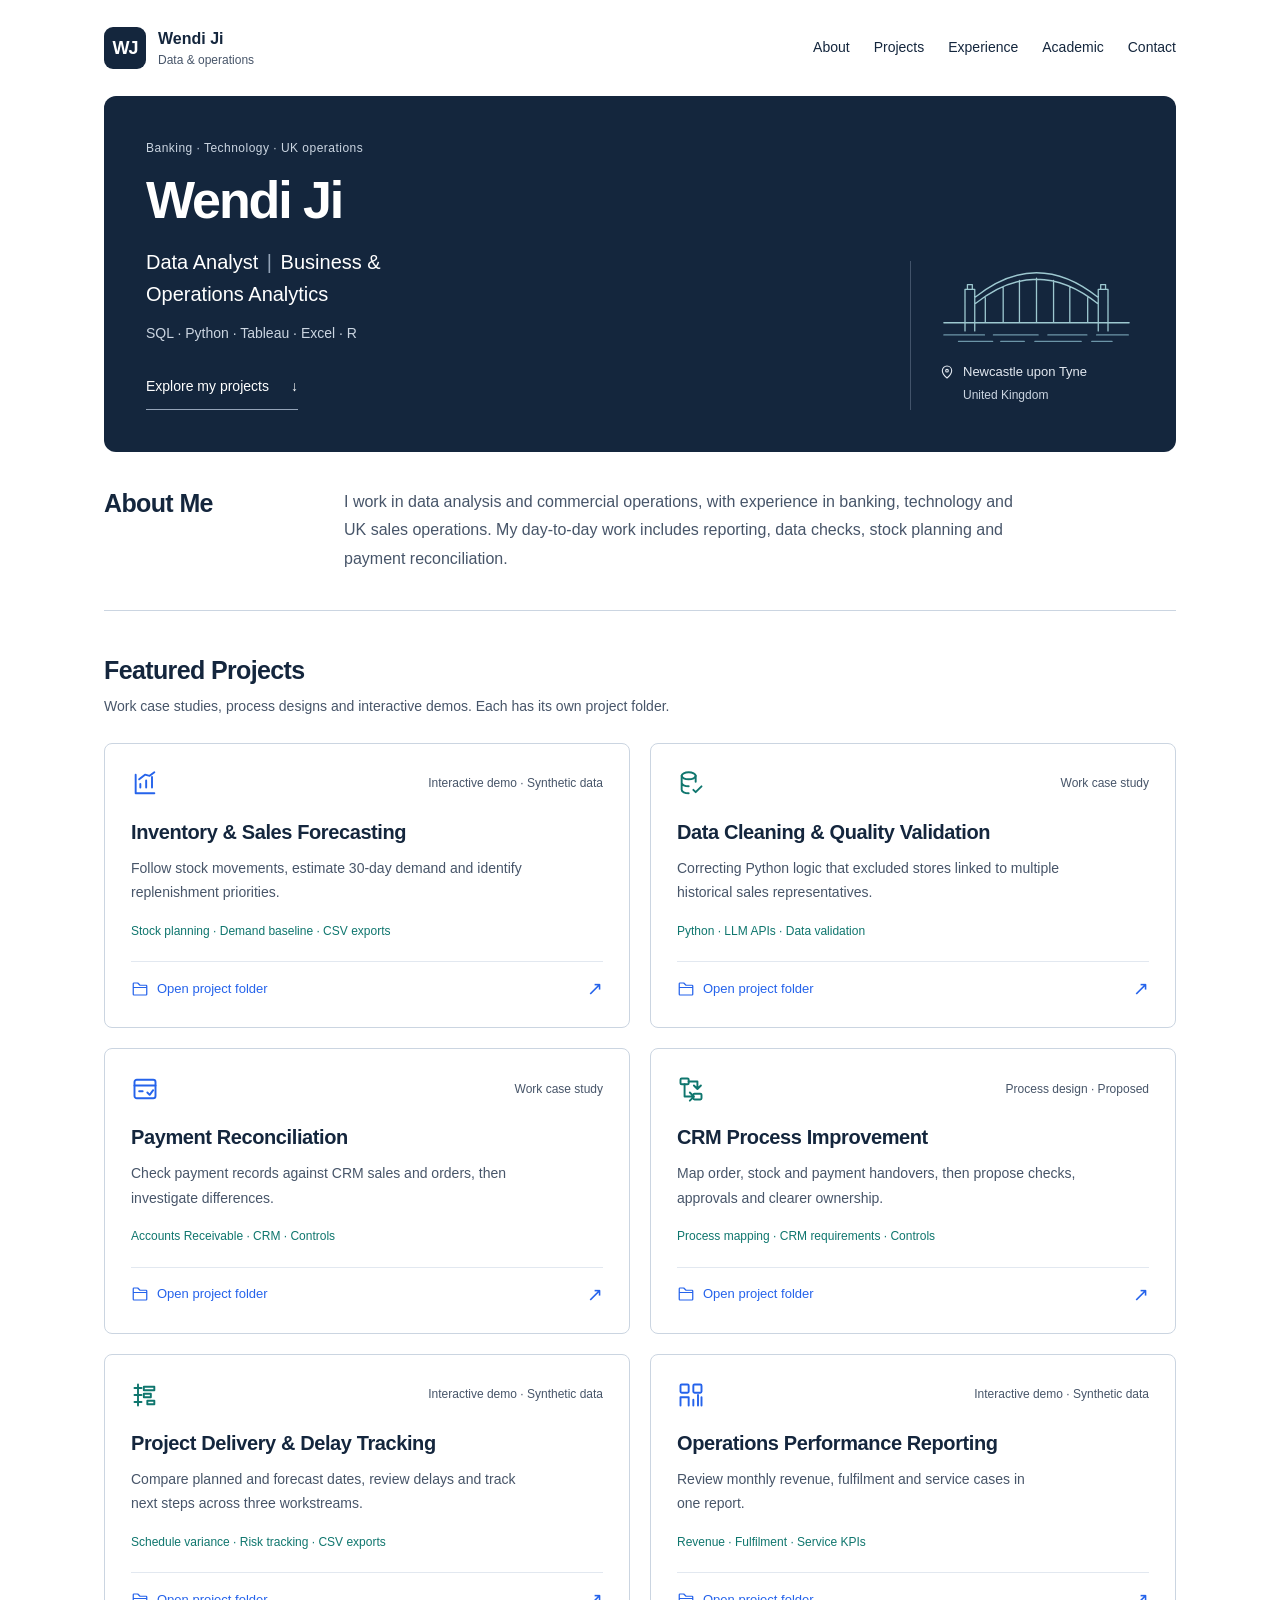
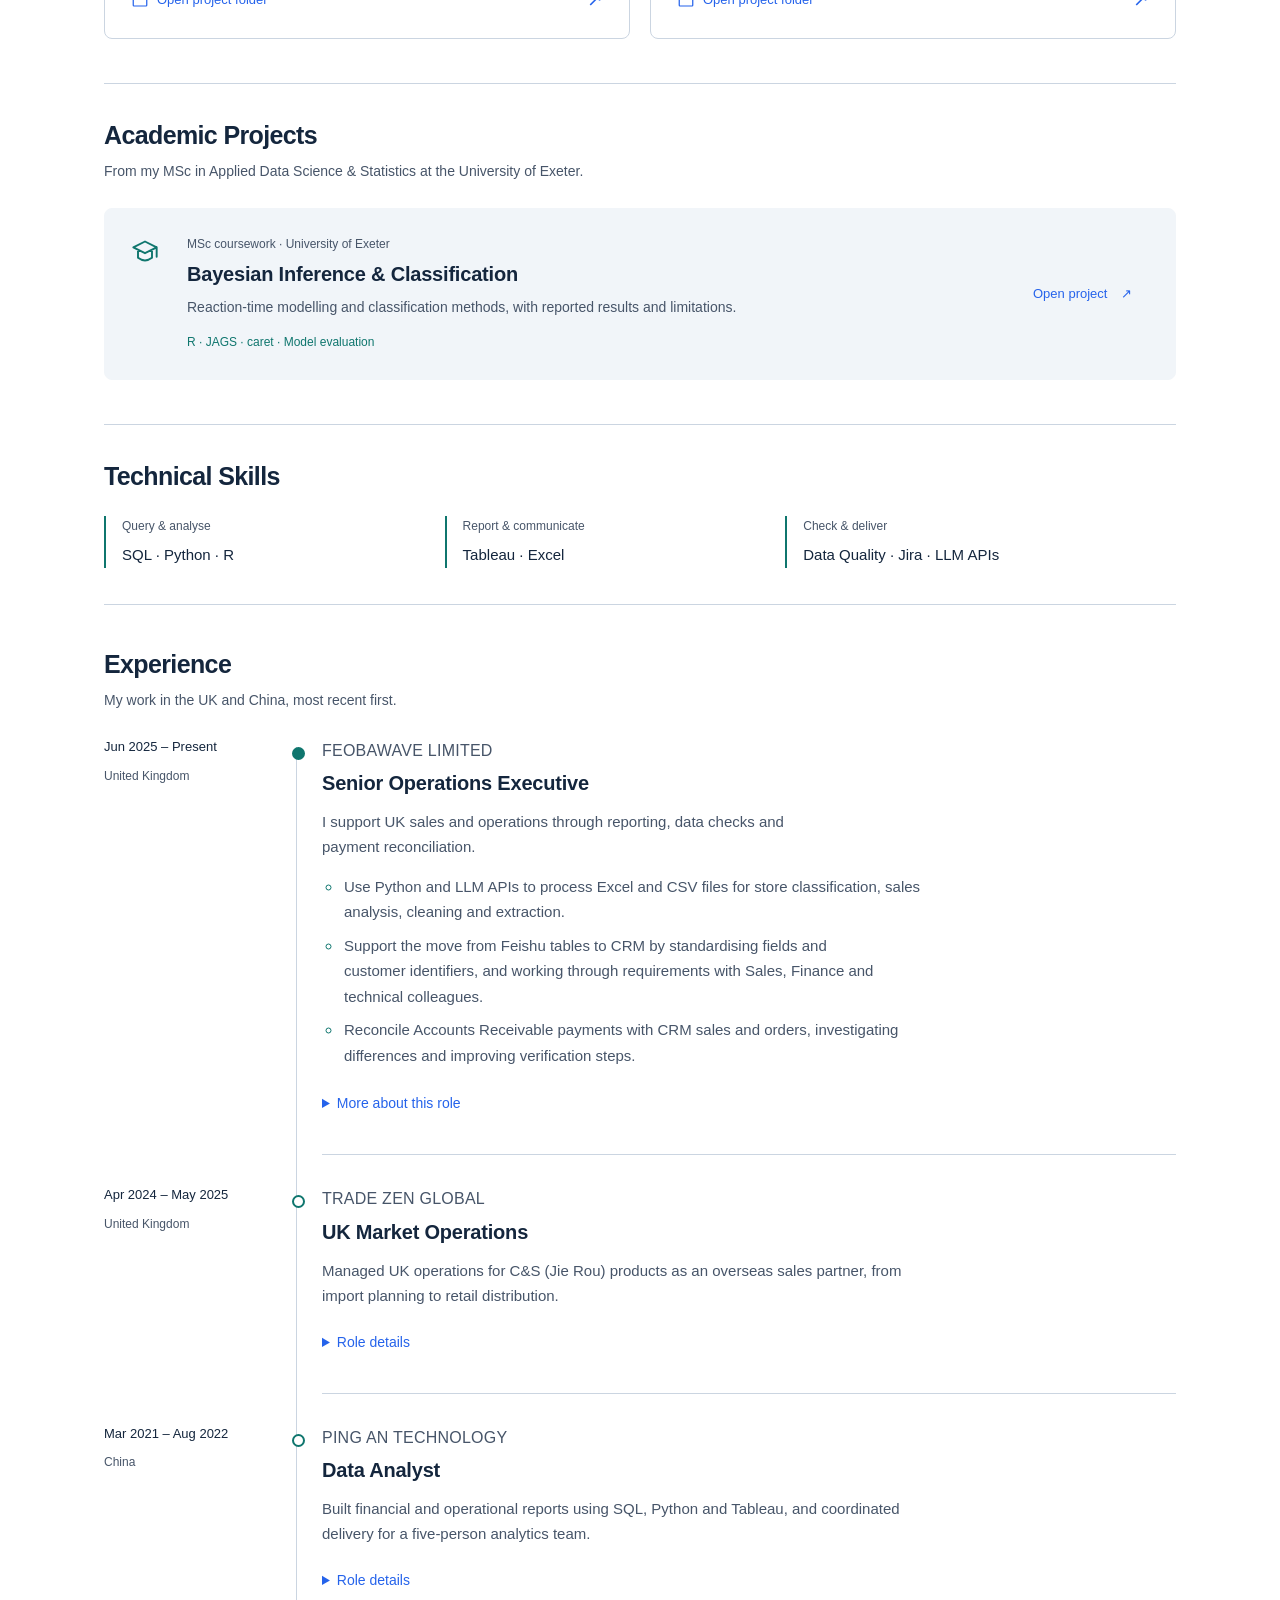
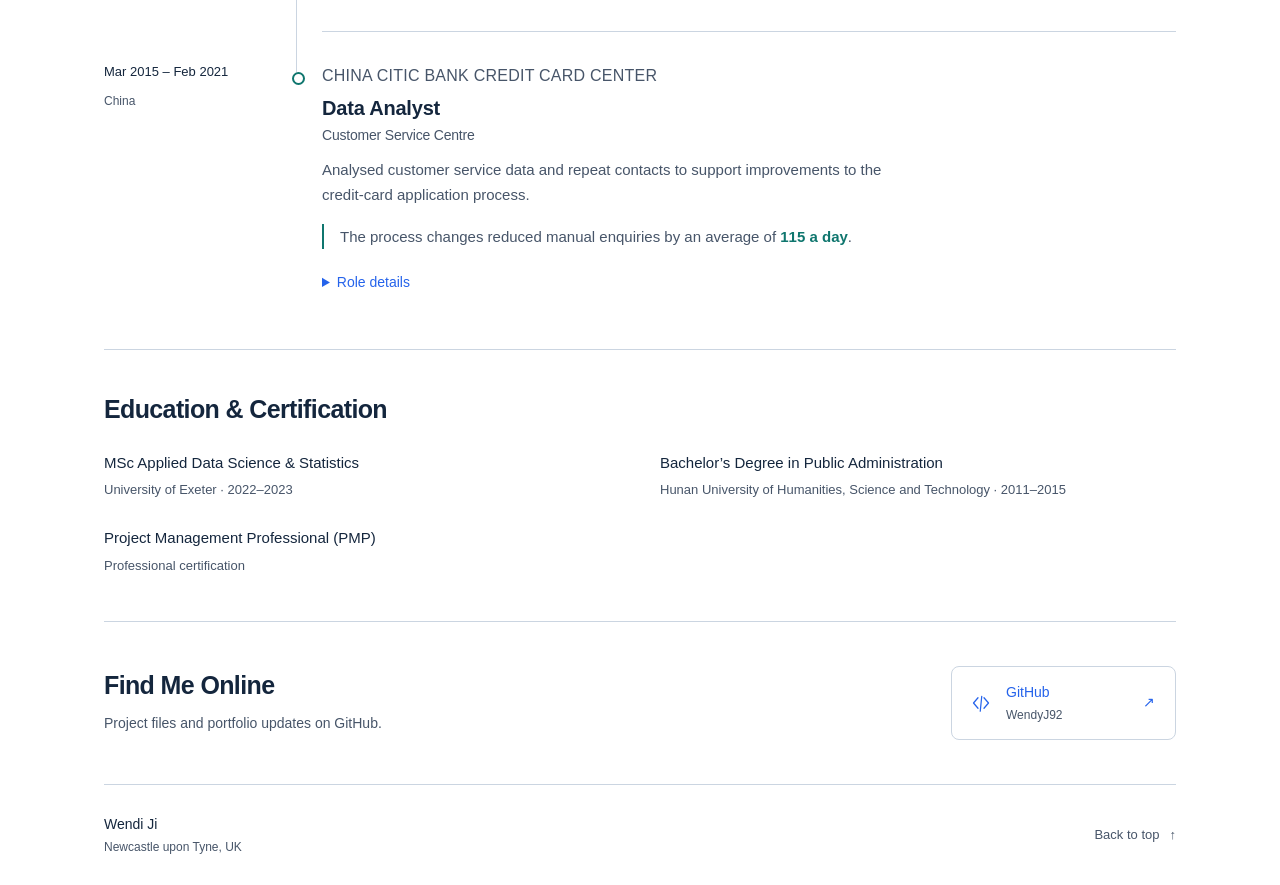
==== commit eb79d9da: "Add CRM process-design case with As-Is and To-Be swimlanes" ====
--- a/index.html
+++ b/index.html
@@ -8,7 +8,7 @@
   <link rel="icon" href="assets/wj-monogram.svg" type="image/svg+xml">
   <title>Wendi Ji | Data analysis &amp; operations</title>
   <link rel="stylesheet" href="assets/style.css?v=20261021-palette">
-  <link rel="stylesheet" href="assets/home.css?v=20261022-personal">
+  <link rel="stylesheet" href="assets/home.css?v=20261022-crm">
 </head>
 <body id="top" class="portfolio-home">
   <a class="skip-link" href="#main">Skip to content</a>
@@ -38,7 +38,7 @@
       <p>I work in data analysis and commercial operations, with experience in banking, technology and UK sales operations. My day-to-day work includes reporting, data checks, stock planning and payment reconciliation.</p>
     </section>
     <section id="portfolio" class="projects-section" aria-labelledby="portfolio-title">
-      <div class="home-section-heading"><h2 id="portfolio-title">Featured Projects</h2><p>Work case studies and interactive reporting demos. Each has its own project folder.</p></div>
+      <div class="home-section-heading"><h2 id="portfolio-title">Featured Projects</h2><p>Work case studies, process designs and interactive demos. Each has its own project folder.</p></div>
       <ul class="project-grid" aria-label="Project folders">
         <li id="inventory-demo" class="project-card">
           <a class="project-link" href="projects/inventory-sales/">
@@ -64,6 +64,14 @@
             <span class="project-open"><svg class="small-icon" viewBox="0 0 24 24" aria-hidden="true" focusable="false"><path d="M3 7V5a1 1 0 0 1 1-1h5l3 3h8a1 1 0 0 1 1 1v11a1 1 0 0 1-1 1H4a1 1 0 0 1-1-1V7Zm0 3h18"/></svg><span>Open project folder</span><span class="project-arrow" aria-hidden="true">↗</span></span>
           </a>
         </li>
+        <li id="crm-process" class="project-card">
+          <a class="project-link" href="projects/crm-process-improvement/">
+            <div class="project-card-top"><svg class="project-icon" viewBox="0 0 24 24" aria-hidden="true" focusable="false"><rect x="3" y="3" width="7" height="5" rx="1"/><rect x="14" y="16" width="7" height="5" rx="1"/><path d="M6.5 8v10.5H14m-3-3.5 3.5 3.5L11 22M10 5.5h7.5V12m-3-3 3 3 3-3"/></svg><span class="project-kind">Process design · Proposed</span></div>
+            <div class="project-copy"><h3>CRM Process Improvement</h3><p>Map order, stock and payment handovers, then propose checks, approvals and clearer ownership.</p></div>
+            <p class="project-topics">Process mapping · CRM requirements · Controls</p>
+            <span class="project-open"><svg class="small-icon" viewBox="0 0 24 24" aria-hidden="true" focusable="false"><path d="M3 7V5a1 1 0 0 1 1-1h5l3 3h8a1 1 0 0 1 1 1v11a1 1 0 0 1-1 1H4a1 1 0 0 1-1-1V7Zm0 3h18"/></svg><span>Open project folder</span><span class="project-arrow" aria-hidden="true">↗</span></span>
+          </a>
+        </li>
         <li id="project-demo" class="project-card">
           <a class="project-link" href="projects/project-delivery/">
             <div class="project-card-top"><svg class="project-icon" viewBox="0 0 24 24" aria-hidden="true" focusable="false"><path d="M6 3v18M3 6h6m-6 6h6m-6 6h6M11 5h9v3h-9zm0 6h6v3h-6zm3 6h6v3h-6z"/></svg><span class="project-kind">Interactive demo · Synthetic data</span></div>
@@ -72,7 +80,7 @@
             <span class="project-open"><svg class="small-icon" viewBox="0 0 24 24" aria-hidden="true" focusable="false"><path d="M3 7V5a1 1 0 0 1 1-1h5l3 3h8a1 1 0 0 1 1 1v11a1 1 0 0 1-1 1H4a1 1 0 0 1-1-1V7Zm0 3h18"/></svg><span>Open project folder</span><span class="project-arrow" aria-hidden="true">↗</span></span>
           </a>
         </li>
-        <li id="demo" class="project-card project-card-wide">
+        <li id="demo" class="project-card">
           <a class="project-link" href="projects/operations-reporting/">
             <div class="project-card-top"><svg class="project-icon" viewBox="0 0 24 24" aria-hidden="true" focusable="false"><rect x="3" y="3" width="7" height="7" rx="1"/><rect x="14" y="3" width="7" height="7" rx="1"/><path d="M3 21v-7h7v7M14 21v-5m4 5V12m3 9v-7"/></svg><span class="project-kind">Interactive demo · Synthetic data</span></div>
             <div class="project-copy"><h3>Operations Performance Reporting</h3><p>Review monthly revenue, fulfilment and service cases in one report.</p></div>
--- a/assets/home.css
+++ b/assets/home.css
@@ -36,7 +36,7 @@
 .project-card-top { display:flex; align-items:center; justify-content:space-between; gap:16px; margin-bottom:20px; }
 .project-icon, .small-icon { flex-shrink:0; stroke:currentColor; fill:none; stroke-width:1.65; stroke-linecap:round; stroke-linejoin:round; }
 .project-icon { width:28px; height:28px; color:var(--blue); }
-#practice .project-icon, #project-demo .project-icon, .academic-link .project-icon { color:var(--teal); }
+#practice .project-icon, #crm-process .project-icon, #project-demo .project-icon, .academic-link .project-icon { color:var(--teal); }
 .small-icon { width:18px; height:18px; }
 .project-kind { font-size:12px; color:var(--muted); line-height:1.6; }
 .project-card-top .project-kind { text-align:right; }
@@ -45,17 +45,6 @@
 .project-topics { color:var(--teal); font-size:12px; line-height:1.7; margin-top:16px; padding-bottom:20px; }
 .project-open { display:flex; align-items:center; gap:8px; margin-top:auto; border-top:1px solid #E2E8F0; padding-top:14px; min-height:40px; color:var(--blue); font-size:13px; }
 .project-arrow { margin-left:auto; font-size:19px; line-height:1; }
-.project-card-wide { grid-column:1 / -1; }
-.project-card-wide .project-link { display:grid; grid-template-columns:28px minmax(0,1fr) 174px; column-gap:20px; align-items:center; padding-block:22px; }
-.project-card-wide .project-card-top { display:contents; }
-.project-card-wide .project-icon { grid-column:1; grid-row:1 / 4; align-self:start; margin-top:4px; }
-.project-card-wide .project-kind { grid-column:2; grid-row:1; text-align:left; margin-bottom:6px; }
-.project-card-wide .project-copy { grid-column:2; grid-row:2; }
-.project-card-wide .project-copy h3 { max-width:none; font-size:18px; }
-.project-card-wide .project-copy > p { margin-top:5px; max-width:none; }
-.project-card-wide .project-topics { grid-column:2; grid-row:3; margin-top:10px; padding:0; }
-.project-card-wide .project-open { grid-column:3; grid-row:1 / 4; align-self:center; margin:0; padding:0 0 0 20px; border-top:0; border-left:1px solid var(--line); }
-.project-card-wide .project-open .small-icon { display:none; }
 .portfolio-home .academic-section { padding-top:36px; }
 .academic-list { list-style:none; margin:0; padding:0; }
 .academic-link { display:grid; grid-template-columns:32px minmax(0,1fr) 116px; align-items:center; gap:24px; padding:26px; background:var(--sage); border:1px solid var(--sage); border-radius:8px; }
@@ -113,7 +102,6 @@
   .project-copy h3 { font-size:19px; }
   .project-card-top { gap:12px; }
   .project-card-top .project-kind { max-width:160px; }
-  .project-card-wide .project-kind { max-width:none; }
 }
 @media(max-width:700px) {
   .portfolio-home .navigation { min-height:0; }
@@ -135,15 +123,6 @@
   .project-grid { grid-template-columns:1fr; gap:16px; }
   .project-copy h3 { max-width:32ch; }
   .project-card-top .project-kind { max-width:none; }
-  .project-card-wide .project-link { display:flex; align-items:stretch; padding:22px; }
-  .project-card-wide .project-card-top { display:flex; }
-  .project-card-wide .project-icon { margin:0; }
-  .project-card-wide .project-kind { margin:0; text-align:right; }
-  .project-card-wide .project-copy h3 { font-size:19px; }
-  .project-card-wide .project-copy > p { margin-top:10px; }
-  .project-card-wide .project-topics { padding-bottom:20px; margin-top:16px; }
-  .project-card-wide .project-open { width:100%; padding:14px 0 0; margin-top:auto; border-left:0; border-top:1px solid #E2E8F0; }
-  .project-card-wide .project-open .small-icon { display:block; }
   .academic-link { grid-template-columns:28px minmax(0,1fr); gap:16px; padding:22px; }
   .academic-copy h3 { font-size:19px; }
   .academic-open { grid-column:2; }
@@ -162,6 +141,6 @@
   .profile-tools { font-size:13px; }
   .profile-place { gap:12px; }
   .place-illustration { width:64px; }
-  .project-link, .project-card-wide .project-link, .academic-link { padding:20px; }
+  .project-link, .academic-link { padding:20px; }
   .project-card-top .project-kind { max-width:170px; }
 }
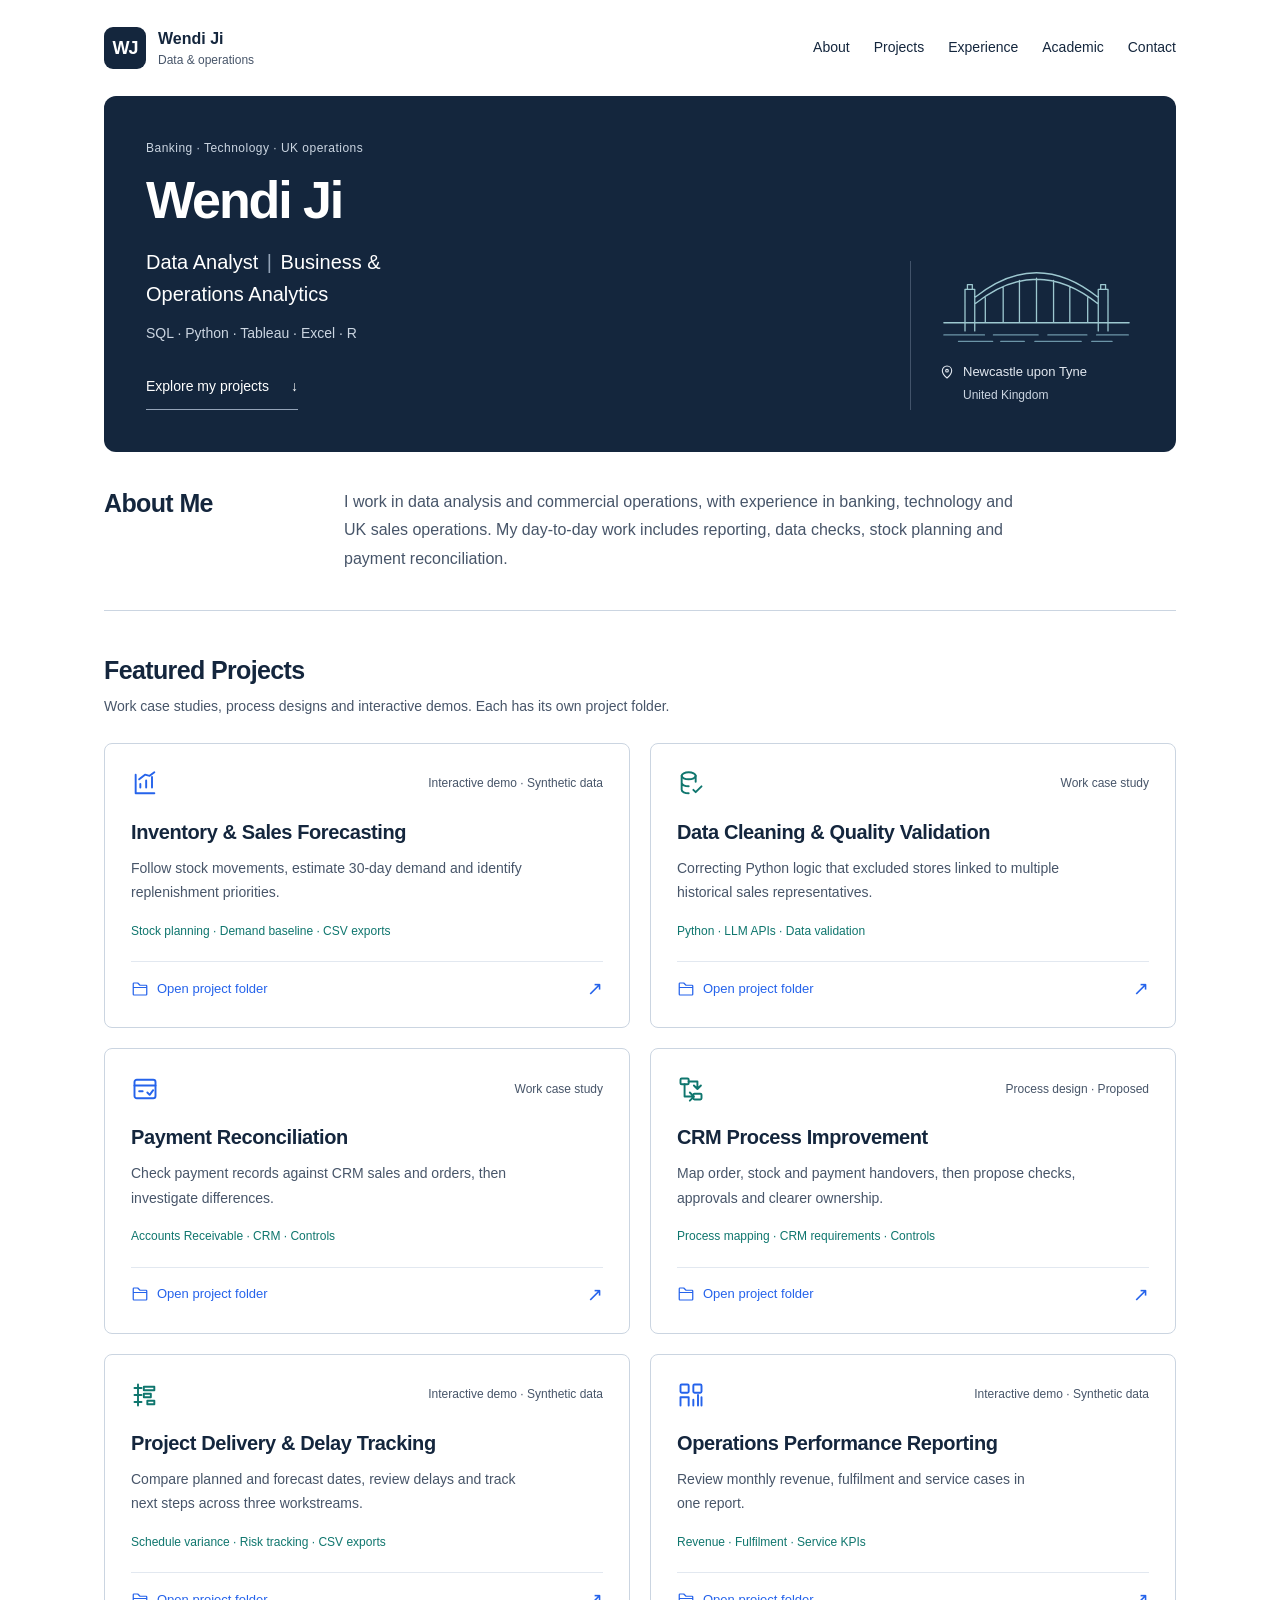
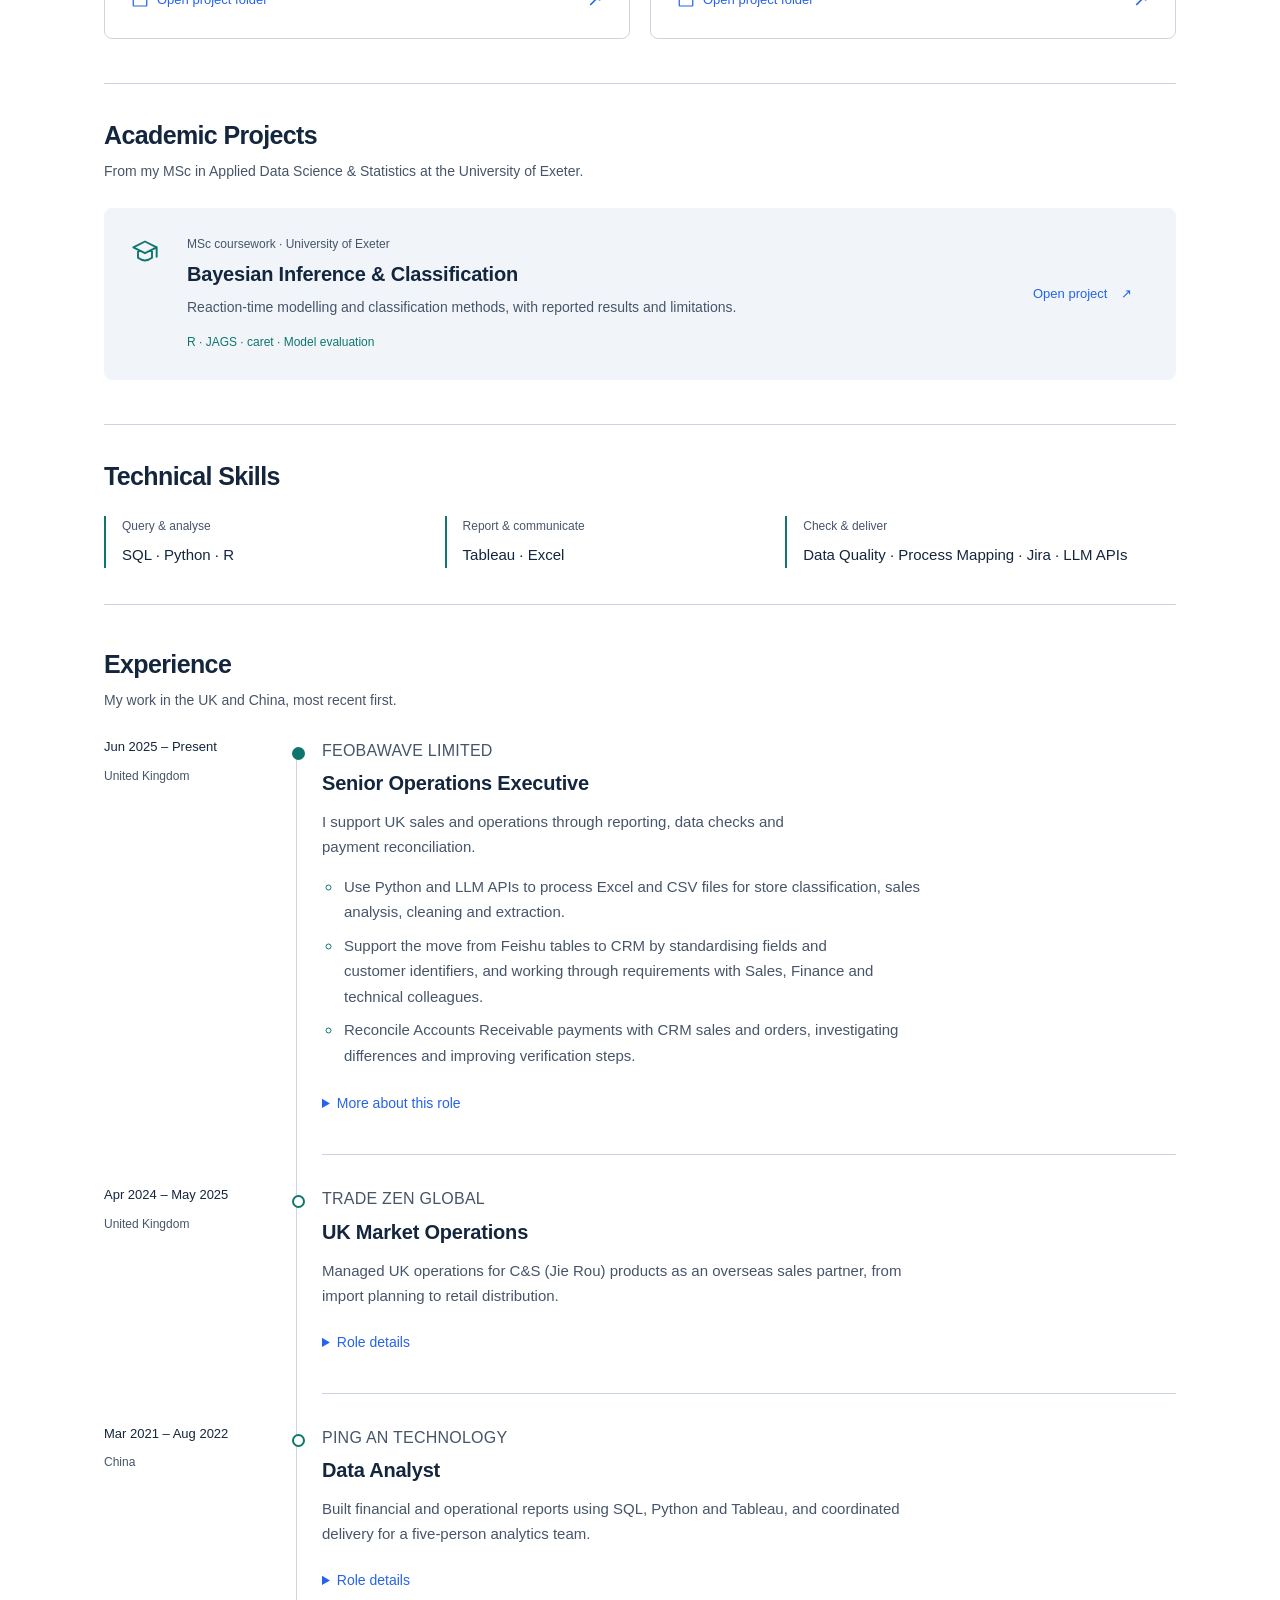
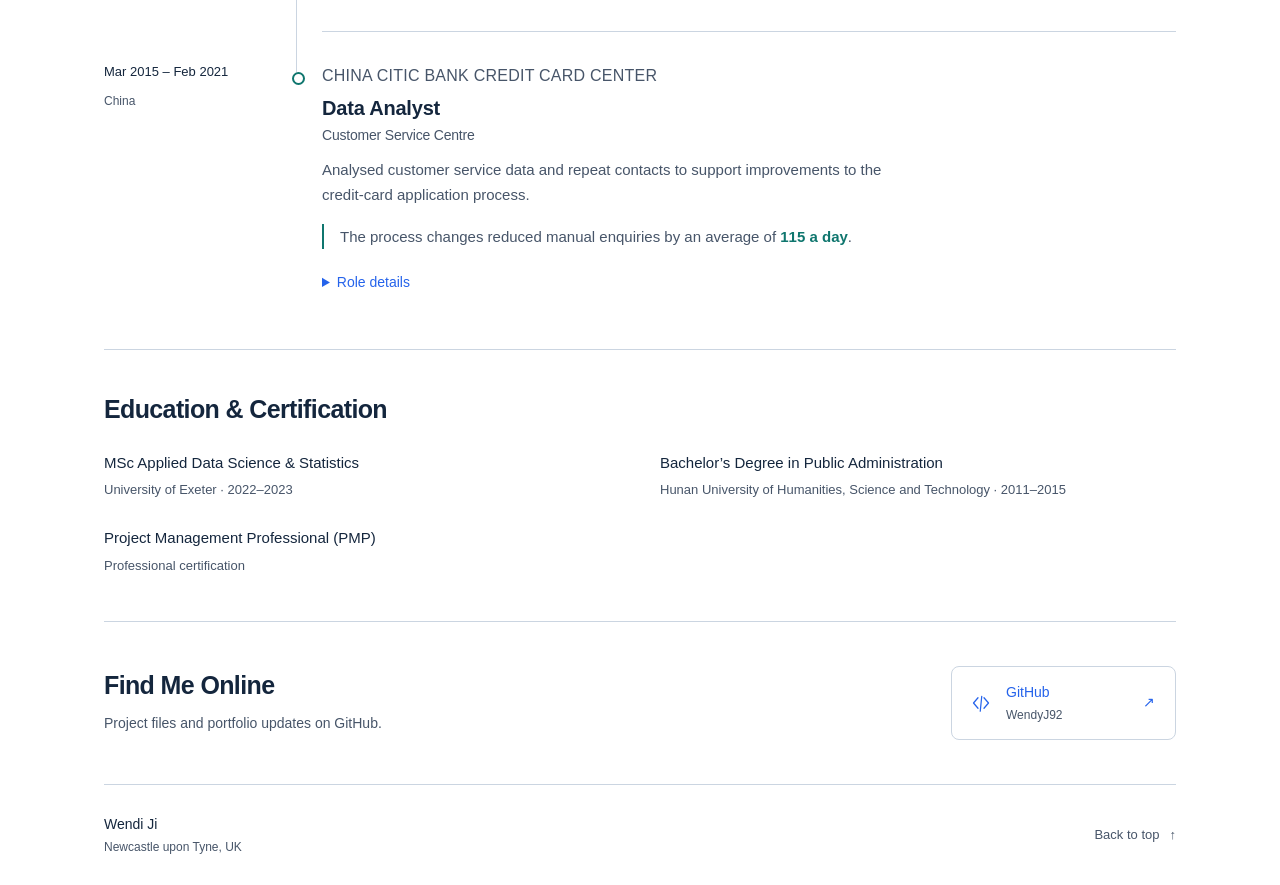
==== commit aff41043: "Improve mobile reading and navigation for CRM process case" ====
--- a/index.html
+++ b/index.html
@@ -105,7 +105,7 @@
       <dl class="skills-overview">
         <div><dt>Query &amp; analyse</dt><dd>SQL · Python · R</dd></div>
         <div><dt>Report &amp; communicate</dt><dd>Tableau · Excel</dd></div>
-        <div><dt>Check &amp; deliver</dt><dd>Data Quality · Jira · LLM APIs</dd></div>
+        <div><dt>Check &amp; deliver</dt><dd>Data Quality · Process Mapping · Jira · LLM APIs</dd></div>
       </dl>
     </section>
     <section id="work" aria-labelledby="work-title">
